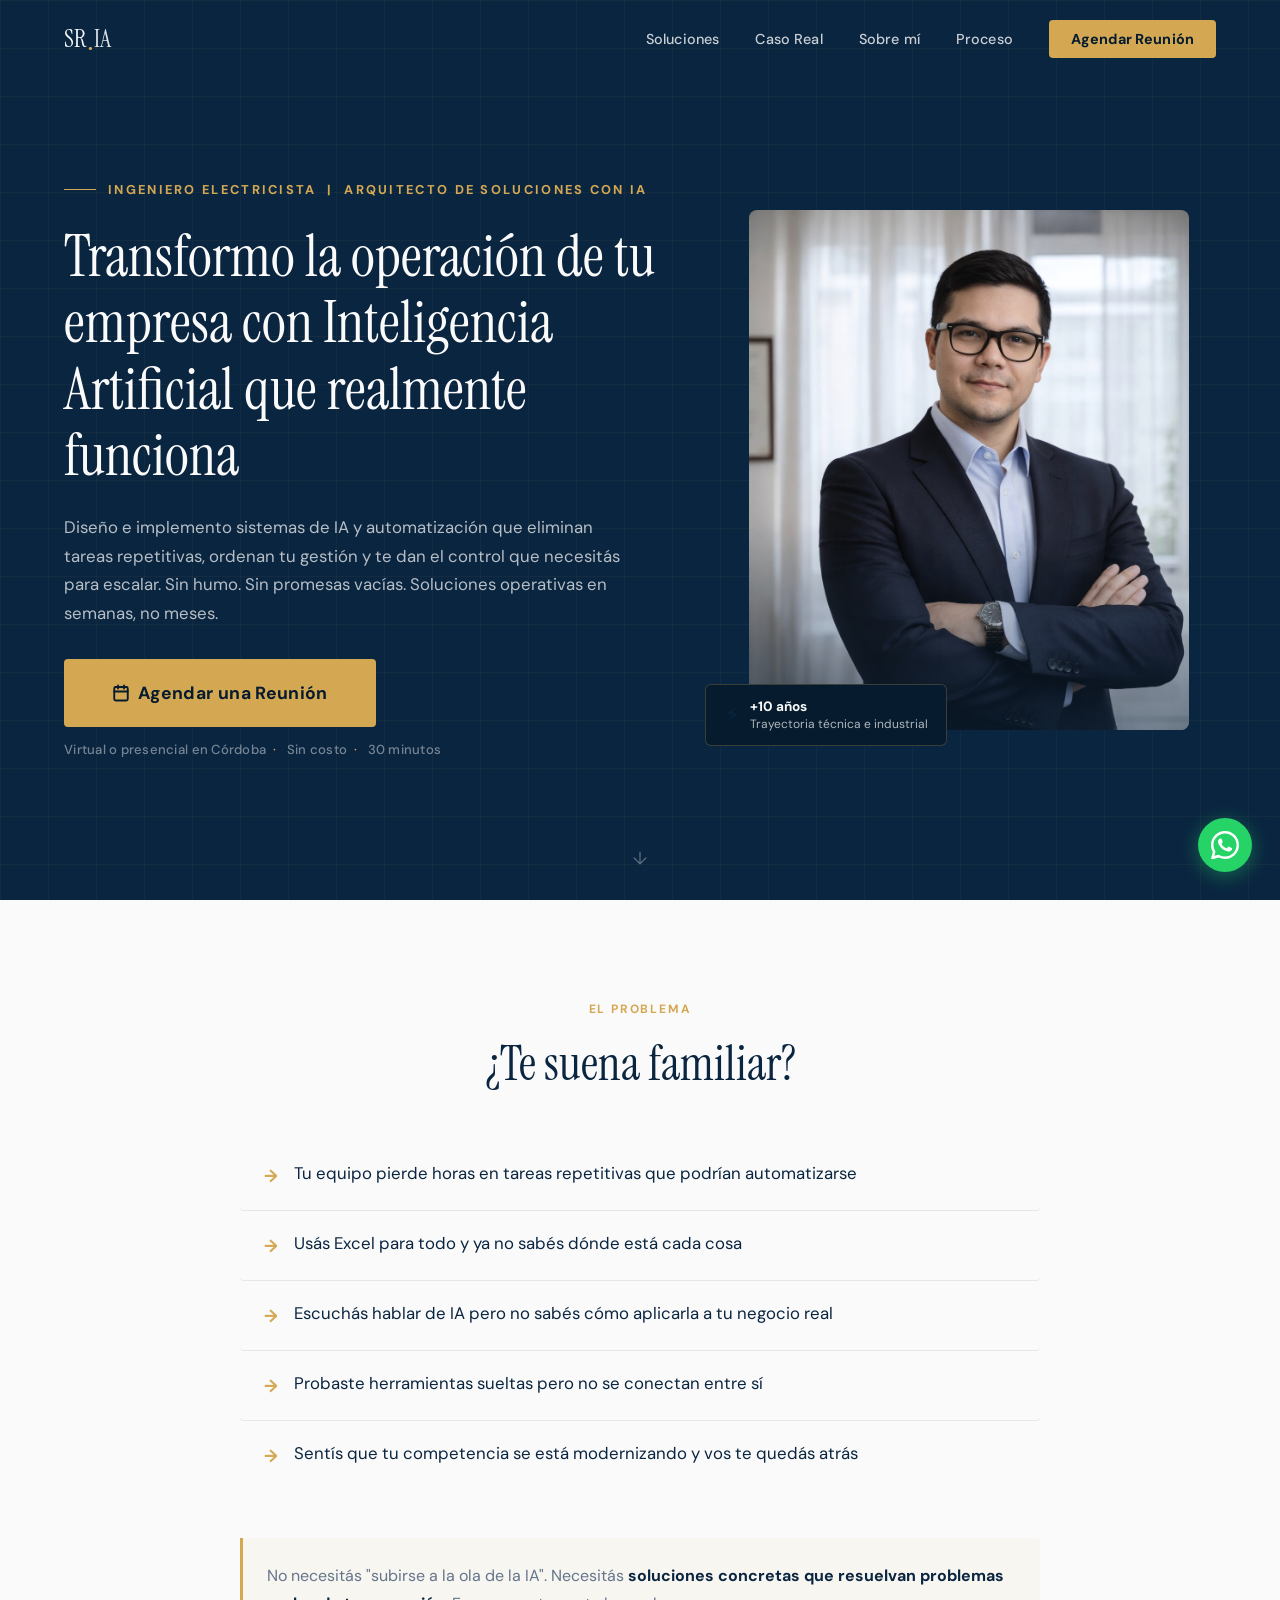
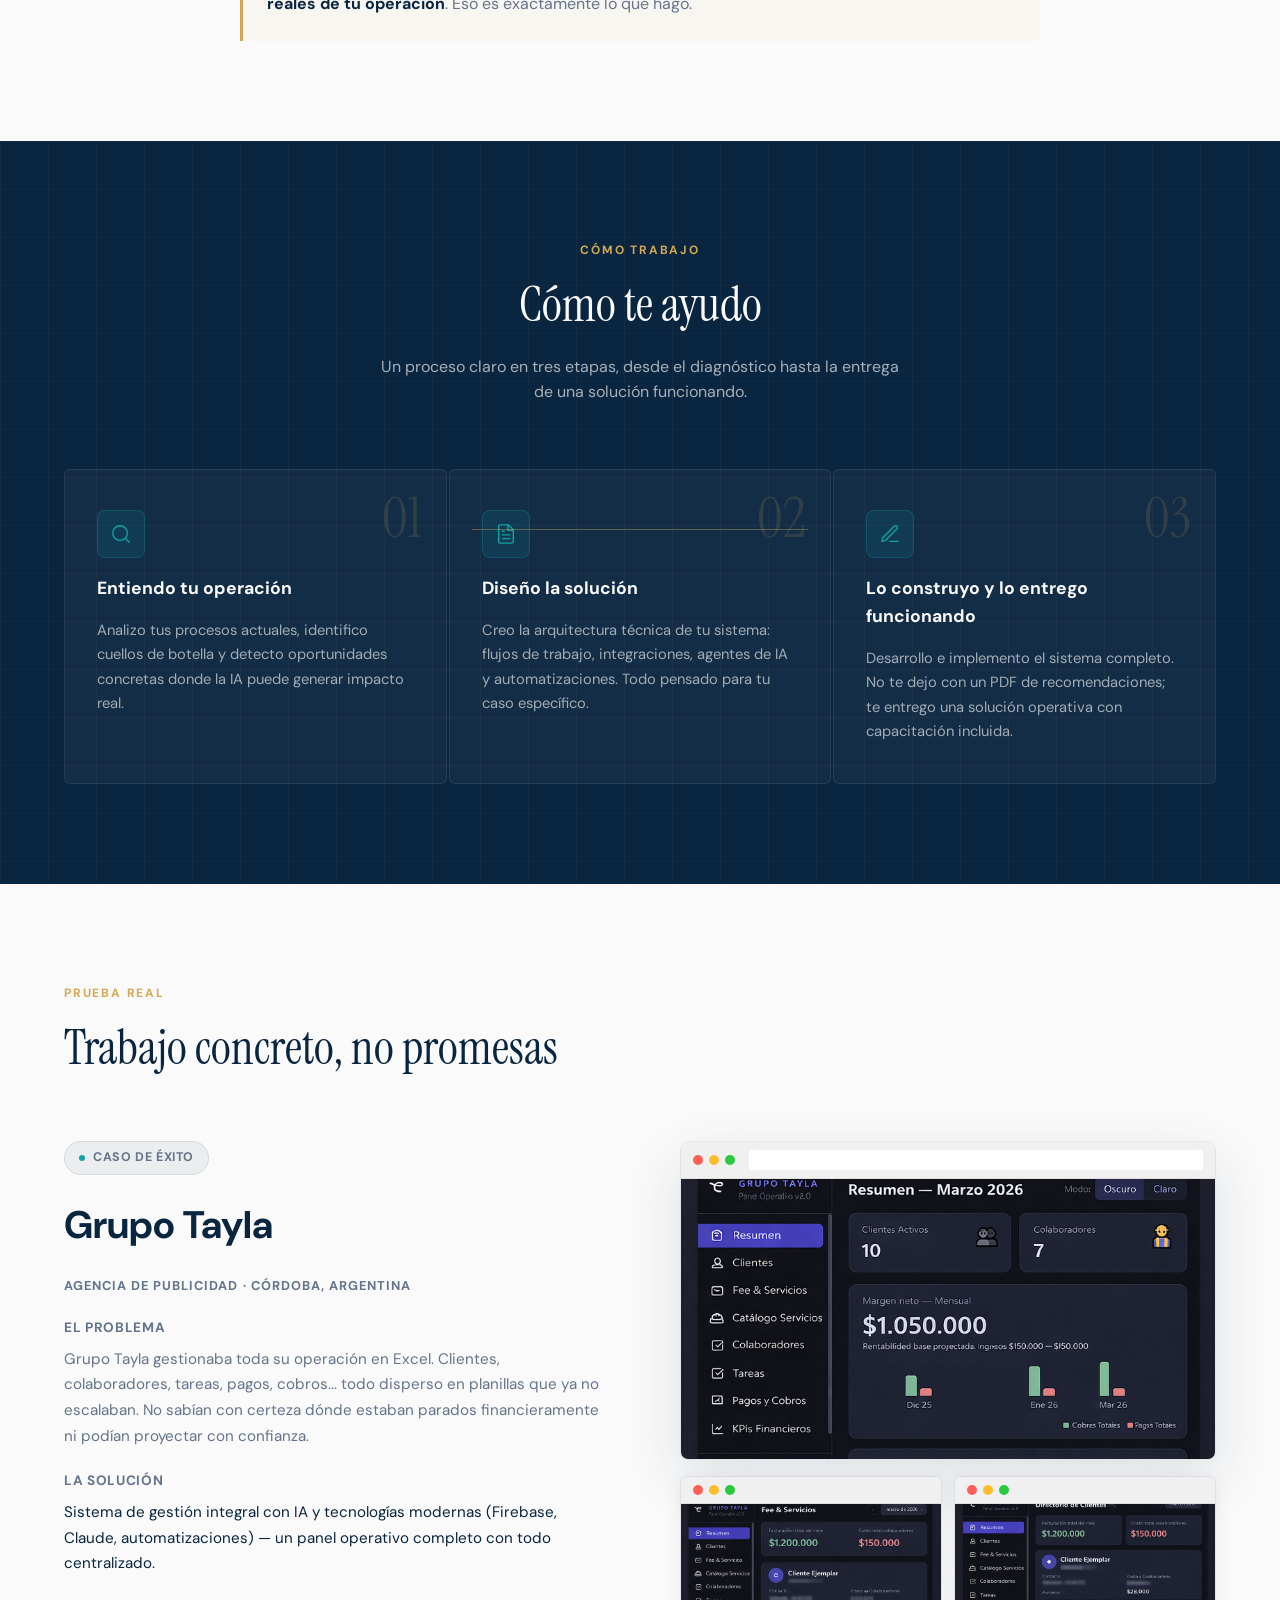
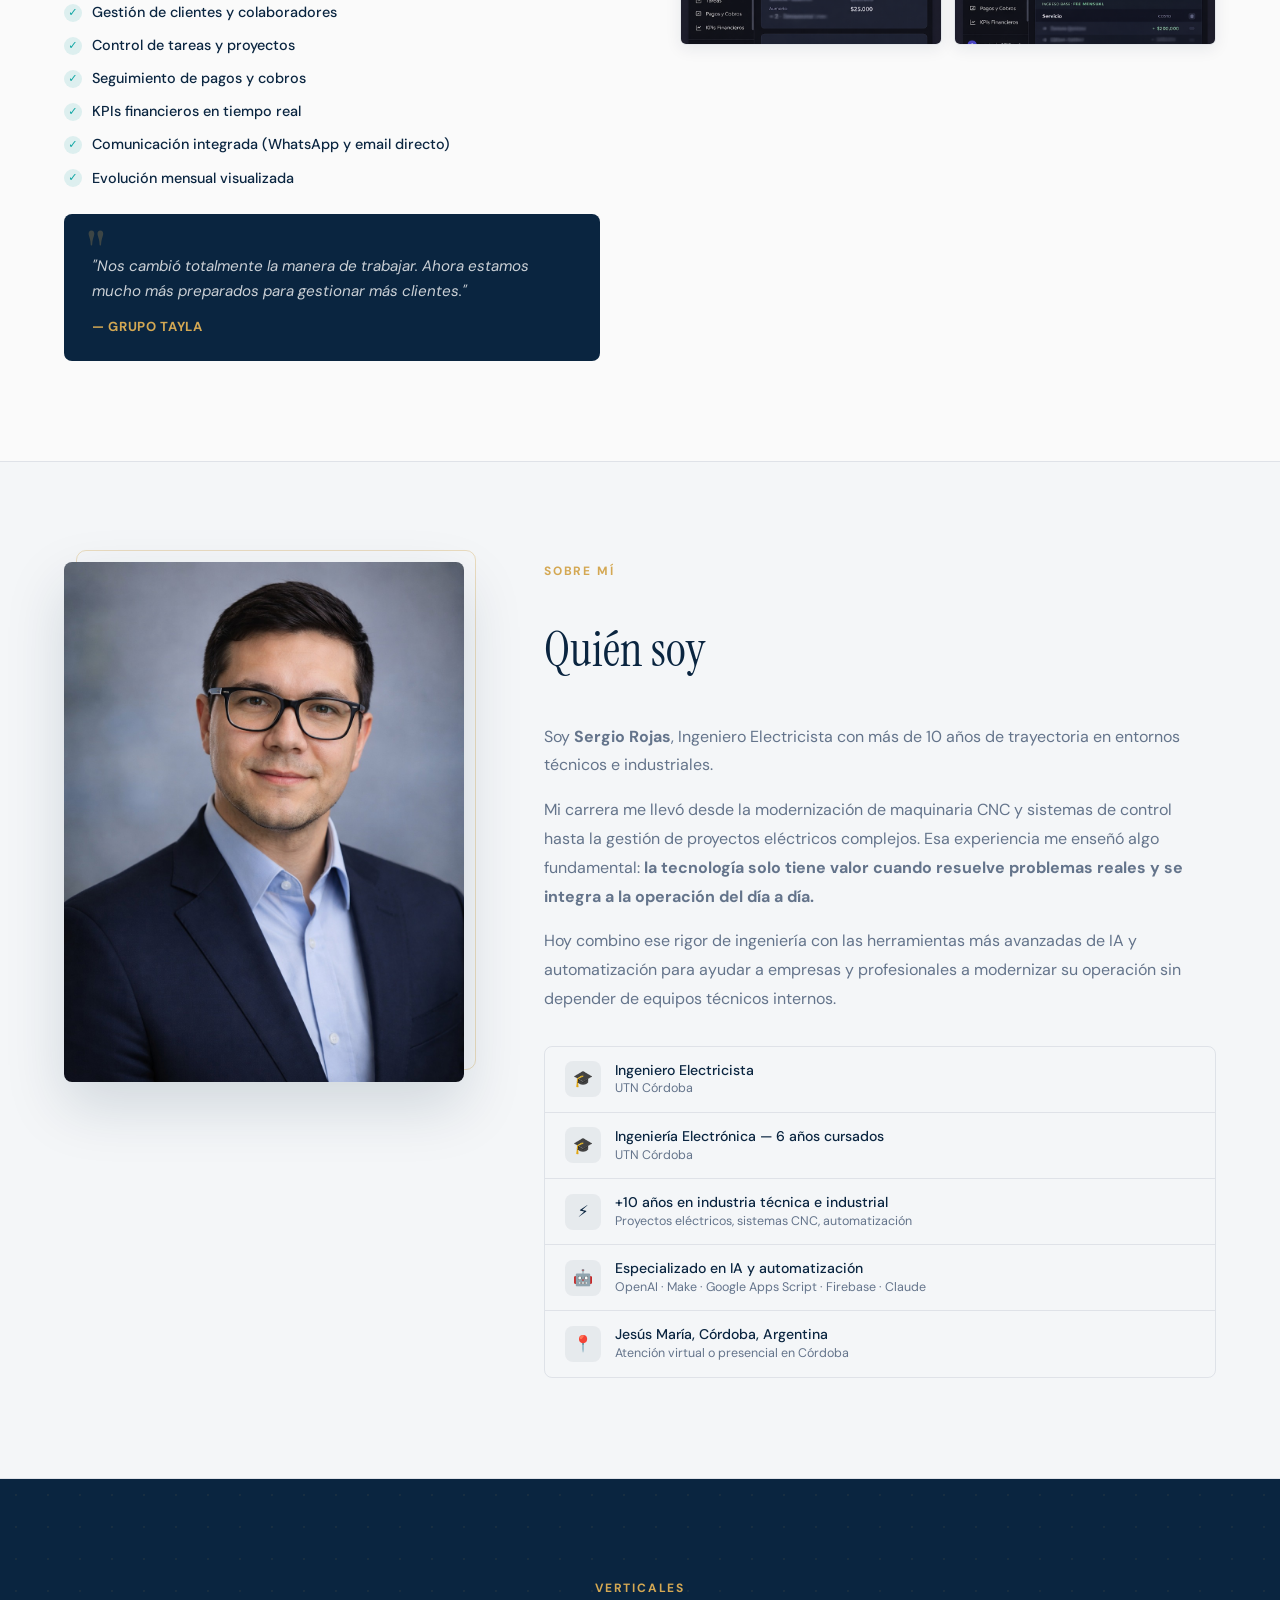
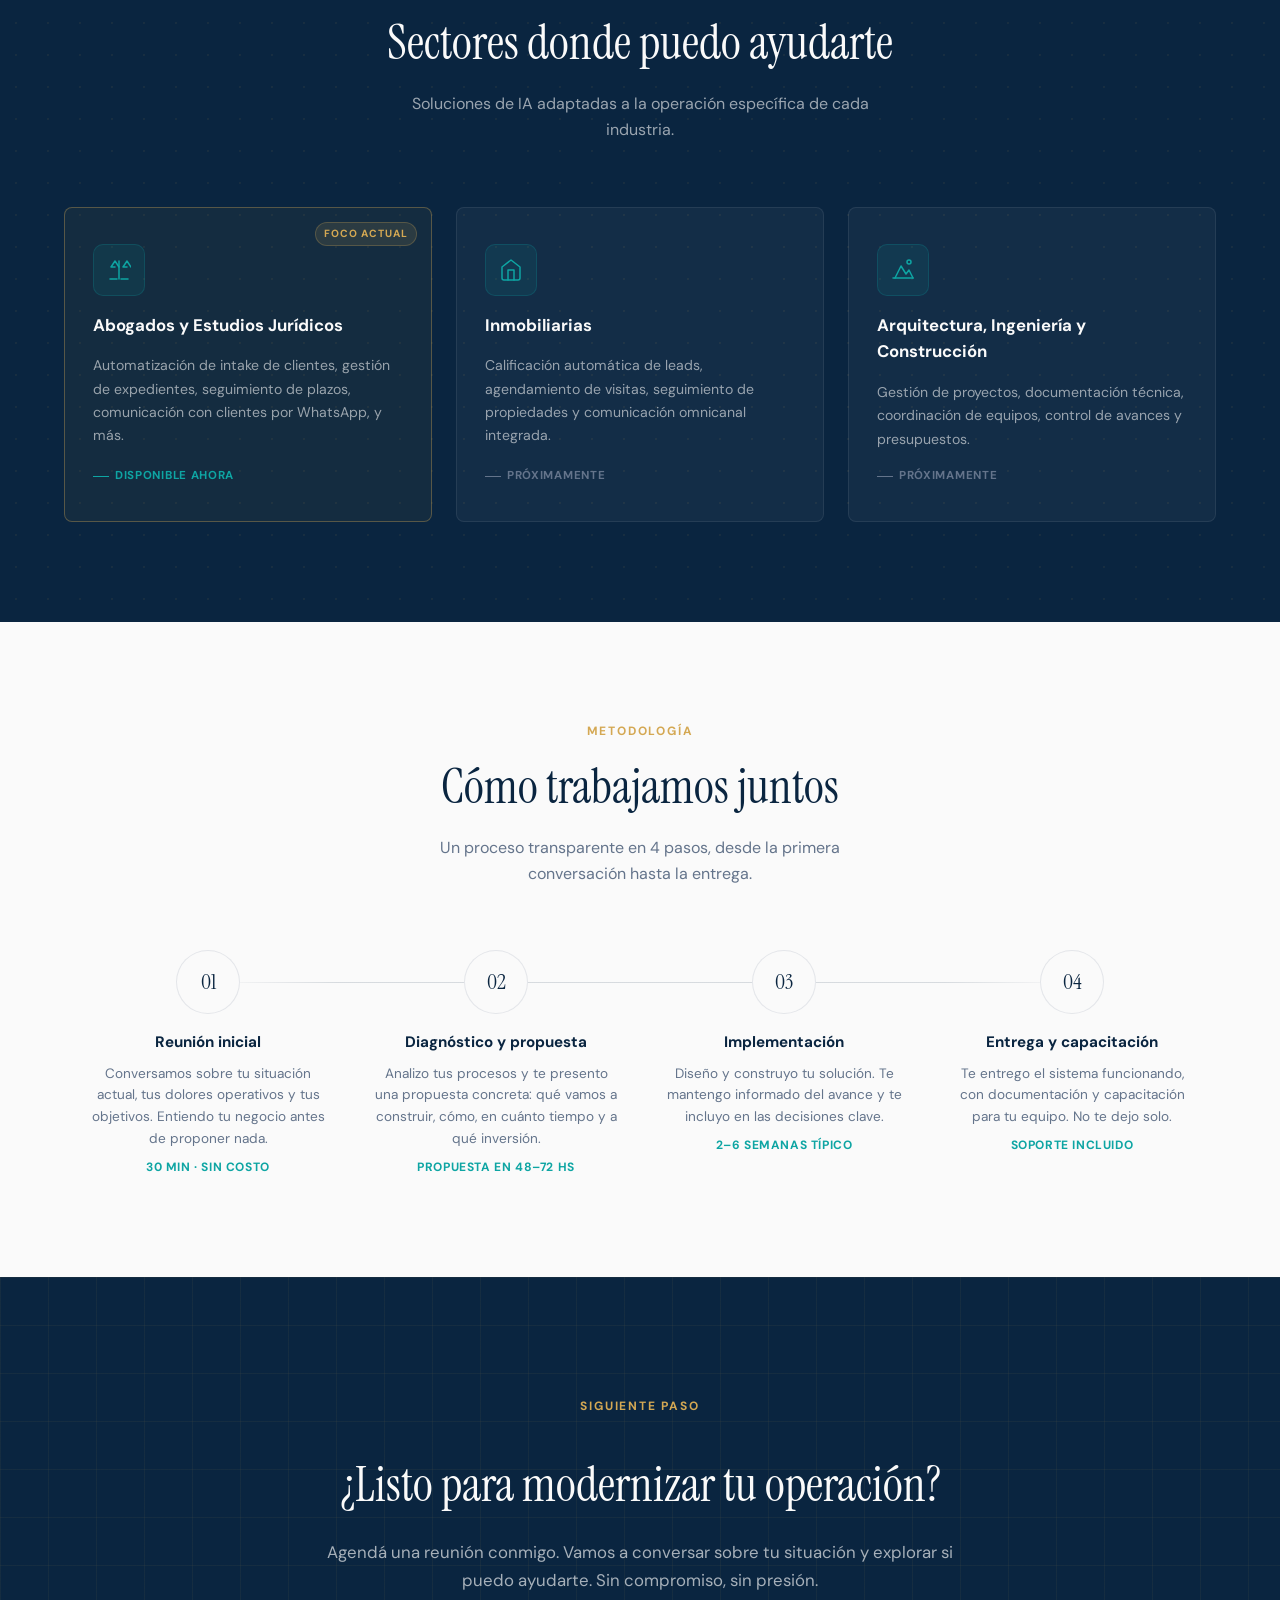
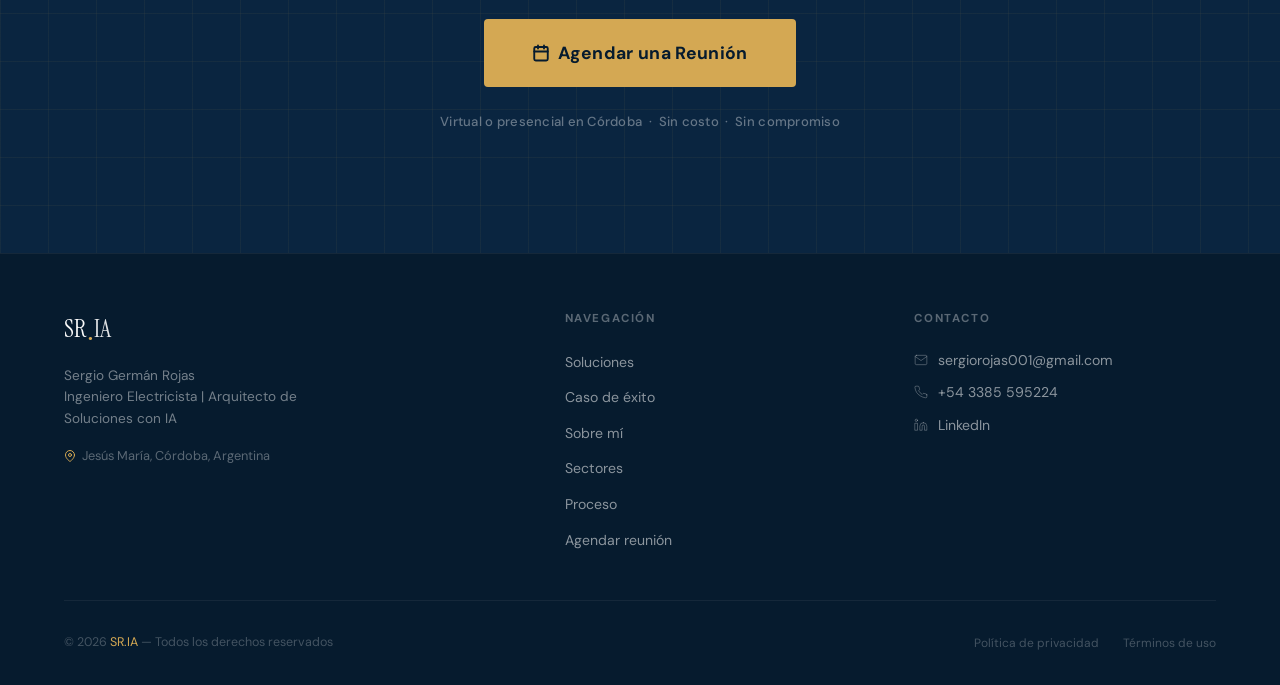
==== index.html @ a231a011 "Launch SR.IA landing page Landing page profesional de Sergio Rojas — soluciones con IA para PYMEs.  " ====
<!DOCTYPE html>
<html lang="es">
<head>
  <meta charset="UTF-8" />
  <meta name="viewport" content="width=device-width, initial-scale=1.0" />

  <!-- SEO -->
  <title>SR.IA | Sergio Rojas — Soluciones con Inteligencia Artificial para Empresas</title>
  <meta name="description" content="Ingeniero especializado en implementar IA y automatización para empresas y profesionales. Sistemas operativos en semanas, no meses. Agendá una reunión." />
  <meta name="robots" content="index, follow" />

  <!-- Open Graph -->
  <meta property="og:title" content="SR.IA | Sergio Rojas — Soluciones con IA para Empresas" />
  <meta property="og:description" content="Diseño e implemento sistemas de IA y automatización que eliminan tareas repetitivas y ordenan tu gestión. Soluciones operativas, no promesas." />
  <meta property="og:type" content="website" />
  <meta property="og:locale" content="es_AR" />

  <!-- Fonts -->
  <link rel="preconnect" href="https://fonts.googleapis.com" />
  <link rel="preconnect" href="https://fonts.gstatic.com" crossorigin />
  <link href="https://fonts.googleapis.com/css2?family=Instrument+Serif:ital@0;1&family=DM+Sans:wght@300;400;500;700&display=swap" rel="stylesheet" />

  <link rel="stylesheet" href="styles.css" />

  <!-- Favicon placeholder -->
  <link rel="icon" href="data:image/svg+xml,<svg xmlns='http://www.w3.org/2000/svg' viewBox='0 0 32 32'><rect width='32' height='32' fill='%230A2540'/><text x='4' y='24' font-family='serif' font-size='20' fill='%23D4A853'>S</text><circle cx='16' cy='22' r='2' fill='%23D4A853'/><text x='18' y='24' font-family='serif' font-size='14' fill='%23FAFAFA'>IA</text></svg>" />
</head>
<body>

  <!-- ============================================
       NAVIGATION
  ============================================ -->
  <nav class="navbar" role="navigation" aria-label="Navegación principal">
    <div class="container">
      <a href="#inicio" class="logo" aria-label="SR.IA - Inicio">
        <span class="logo-sr">SR</span><span class="logo-dot">.</span><span class="logo-ia">IA</span>
      </a>

      <ul class="nav-links" role="list">
        <li><a href="#solucion">Soluciones</a></li>
        <li><a href="#caso">Caso Real</a></li>
        <li><a href="#sobre-mi">Sobre mí</a></li>
        <li><a href="#proceso">Proceso</a></li>
        <li>
          <a href="#agendar" class="nav-cta">Agendar Reunión</a>
        </li>
      </ul>

      <button class="hamburger" aria-label="Abrir menú" aria-expanded="false">
        <span></span>
        <span></span>
        <span></span>
      </button>
    </div>
  </nav>

  <!-- Mobile Menu -->
  <div class="mobile-menu" role="dialog" aria-label="Menú móvil">
    <a href="#solucion">Soluciones</a>
    <a href="#caso">Caso Real</a>
    <a href="#sobre-mi">Sobre mí</a>
    <a href="#proceso">Proceso</a>
    <a href="#agendar" class="btn btn-primary">Agendar Reunión</a>
  </div>


  <!-- ============================================
       SECCIÓN 1: HERO
  ============================================ -->
  <section class="hero" id="inicio">
    <div class="container">
      <div class="hero-container">

        <!-- Content -->
        <div class="hero-content">
          <p class="hero-preheadline">
            Ingeniero Electricista &nbsp;|&nbsp; Arquitecto de Soluciones con IA
          </p>

          <h1 class="hero-h1">
            Transformo la operación de tu empresa con Inteligencia Artificial que realmente funciona
          </h1>

          <p class="hero-subheadline">
            Diseño e implemento sistemas de IA y automatización que eliminan tareas repetitivas, ordenan tu gestión y te dan el control que necesitás para escalar. Sin humo. Sin promesas vacías. Soluciones operativas en semanas, no meses.
          </p>

          <div class="hero-cta-group">
            <div>
              <a href="#agendar" class="btn btn-primary btn-lg">
                <svg width="18" height="18" viewBox="0 0 24 24" fill="none" stroke="currentColor" stroke-width="2.5" stroke-linecap="round" stroke-linejoin="round" aria-hidden="true">
                  <rect x="3" y="4" width="18" height="18" rx="2" ry="2"/>
                  <line x1="16" y1="2" x2="16" y2="6"/>
                  <line x1="8" y1="2" x2="8" y2="6"/>
                  <line x1="3" y1="10" x2="21" y2="10"/>
                </svg>
                Agendar una Reunión
              </a>
            </div>
            <p class="hero-microcopy">
              <span>Virtual o presencial en Córdoba</span>
              <span>Sin costo</span>
              <span>30 minutos</span>
            </p>
          </div>
        </div>

        <!-- Image -->
        <div class="hero-image-wrapper">
          <div class="hero-image-frame">
            <img
              src="images/ingeniero_trabajando.jpeg"
              alt="Sergio Rojas, Ingeniero Electricista especializado en IA"
              loading="eager"
            />
          </div>

          <div class="hero-badge">
            <span class="hero-badge-icon">⚡</span>
            <div class="hero-badge-text">
              <strong>+10 años</strong>
              Trayectoria técnica e industrial
            </div>
          </div>
        </div>

      </div>
    </div>

    <!-- Scroll indicator -->
    <div class="scroll-indicator" aria-hidden="true">
      <svg viewBox="0 0 24 24" fill="none" stroke-width="1.5" stroke-linecap="round" stroke-linejoin="round">
        <path d="M12 5v14M5 12l7 7 7-7"/>
      </svg>
    </div>
  </section>


  <!-- ============================================
       SECCIÓN 2: PROBLEMA
  ============================================ -->
  <section class="problema" id="problema">
    <div class="container">
      <div class="problema-inner">
        <span class="section-label fade-in">El problema</span>
        <h2 class="section-title fade-in fade-in-delay-1">¿Te suena familiar?</h2>

        <div class="problema-grid" role="list">
          <div class="pain-item fade-in fade-in-delay-1" role="listitem">
            <span class="pain-arrow" aria-hidden="true">→</span>
            <p class="pain-text">Tu equipo pierde horas en tareas repetitivas que podrían automatizarse</p>
          </div>
          <div class="pain-item fade-in fade-in-delay-2" role="listitem">
            <span class="pain-arrow" aria-hidden="true">→</span>
            <p class="pain-text">Usás Excel para todo y ya no sabés dónde está cada cosa</p>
          </div>
          <div class="pain-item fade-in fade-in-delay-3" role="listitem">
            <span class="pain-arrow" aria-hidden="true">→</span>
            <p class="pain-text">Escuchás hablar de IA pero no sabés cómo aplicarla a tu negocio real</p>
          </div>
          <div class="pain-item fade-in fade-in-delay-4" role="listitem">
            <span class="pain-arrow" aria-hidden="true">→</span>
            <p class="pain-text">Probaste herramientas sueltas pero no se conectan entre sí</p>
          </div>
          <div class="pain-item fade-in" role="listitem">
            <span class="pain-arrow" aria-hidden="true">→</span>
            <p class="pain-text">Sentís que tu competencia se está modernizando y vos te quedás atrás</p>
          </div>
        </div>

        <blockquote class="problema-close fade-in">
          No necesitás "subirse a la ola de la IA". Necesitás <strong>soluciones concretas que resuelvan problemas reales de tu operación</strong>. Eso es exactamente lo que hago.
        </blockquote>
      </div>
    </div>
  </section>


  <!-- ============================================
       SECCIÓN 3: SOLUCIÓN
  ============================================ -->
  <section class="solucion" id="solucion">
    <div class="container">
      <div class="solucion-header fade-in">
        <span class="section-label">Cómo trabajo</span>
        <h2 class="section-title light">Cómo te ayudo</h2>
        <p>Un proceso claro en tres etapas, desde el diagnóstico hasta la entrega de una solución funcionando.</p>
      </div>

      <div class="pilares-grid">

        <!-- Pilar 1 -->
        <div class="pilar-card fade-in fade-in-delay-1">
          <span class="pilar-number" aria-hidden="true">01</span>
          <div class="pilar-icon" aria-hidden="true">
            <!-- Lupa / Diagnóstico -->
            <svg viewBox="0 0 24 24" stroke-width="1.5" stroke-linecap="round" stroke-linejoin="round">
              <circle cx="11" cy="11" r="8"/>
              <path d="m21 21-4.35-4.35"/>
            </svg>
          </div>
          <h3 class="pilar-title">Entiendo tu operación</h3>
          <p class="pilar-text">Analizo tus procesos actuales, identifico cuellos de botella y detecto oportunidades concretas donde la IA puede generar impacto real.</p>
        </div>

        <!-- Pilar 2 -->
        <div class="pilar-card fade-in fade-in-delay-2">
          <span class="pilar-number" aria-hidden="true">02</span>
          <div class="pilar-icon" aria-hidden="true">
            <!-- Blueprint / Diseño -->
            <svg viewBox="0 0 24 24" stroke-width="1.5" stroke-linecap="round" stroke-linejoin="round">
              <path d="M14.5 2H6a2 2 0 0 0-2 2v16a2 2 0 0 0 2 2h12a2 2 0 0 0 2-2V7.5L14.5 2z"/>
              <polyline points="14 2 14 8 20 8"/>
              <line x1="16" y1="13" x2="8" y2="13"/>
              <line x1="16" y1="17" x2="8" y2="17"/>
              <line x1="10" y1="9" x2="8" y2="9"/>
            </svg>
          </div>
          <h3 class="pilar-title">Diseño la solución</h3>
          <p class="pilar-text">Creo la arquitectura técnica de tu sistema: flujos de trabajo, integraciones, agentes de IA y automatizaciones. Todo pensado para tu caso específico.</p>
        </div>

        <!-- Pilar 3 -->
        <div class="pilar-card fade-in fade-in-delay-3">
          <span class="pilar-number" aria-hidden="true">03</span>
          <div class="pilar-icon" aria-hidden="true">
            <!-- Engranaje / Implementación -->
            <svg viewBox="0 0 24 24" stroke-width="1.5" stroke-linecap="round" stroke-linejoin="round">
              <path d="M12 20h9"/>
              <path d="M16.5 3.5a2.121 2.121 0 0 1 3 3L7 19l-4 1 1-4L16.5 3.5z"/>
            </svg>
          </div>
          <h3 class="pilar-title">Lo construyo y lo entrego funcionando</h3>
          <p class="pilar-text">Desarrollo e implemento el sistema completo. No te dejo con un PDF de recomendaciones; te entrego una solución operativa con capacitación incluida.</p>
        </div>

      </div>
    </div>
  </section>


  <!-- ============================================
       SECCIÓN 4: CASO DE ÉXITO
  ============================================ -->
  <section class="caso" id="caso">
    <div class="container">
      <div class="caso-header fade-in">
        <span class="section-label">Prueba real</span>
        <h2 class="section-title">Trabajo concreto, no promesas</h2>
      </div>

      <div class="caso-inner">

        <!-- Text -->
        <div class="caso-text">
          <span class="caso-badge">Caso de éxito</span>
          <h3 class="caso-title">Grupo Tayla</h3>
          <p style="font-size:0.8rem;font-weight:700;color:var(--support);letter-spacing:0.08em;text-transform:uppercase;">
            Agencia de publicidad · Córdoba, Argentina
          </p>

          <div>
            <p style="font-size:0.85rem;font-weight:700;color:var(--support);letter-spacing:0.05em;text-transform:uppercase;margin-bottom:8px;">El problema</p>
            <p class="caso-problem">
              Grupo Tayla gestionaba toda su operación en Excel. Clientes, colaboradores, tareas, pagos, cobros... todo disperso en planillas que ya no escalaban. No sabían con certeza dónde estaban parados financieramente ni podían proyectar con confianza.
            </p>
          </div>

          <div>
            <p style="font-size:0.85rem;font-weight:700;color:var(--support);letter-spacing:0.05em;text-transform:uppercase;margin-bottom:8px;">La solución</p>
            <p class="caso-solution-text">
              Sistema de gestión integral con IA y tecnologías modernas (Firebase, Claude, automatizaciones) — un panel operativo completo con todo centralizado.
            </p>
          </div>

          <div class="caso-features" role="list">
            <div class="feature-item" role="listitem">
              <span class="feature-check" aria-hidden="true">✓</span>
              Gestión de clientes y colaboradores
            </div>
            <div class="feature-item" role="listitem">
              <span class="feature-check" aria-hidden="true">✓</span>
              Control de tareas y proyectos
            </div>
            <div class="feature-item" role="listitem">
              <span class="feature-check" aria-hidden="true">✓</span>
              Seguimiento de pagos y cobros
            </div>
            <div class="feature-item" role="listitem">
              <span class="feature-check" aria-hidden="true">✓</span>
              KPIs financieros en tiempo real
            </div>
            <div class="feature-item" role="listitem">
              <span class="feature-check" aria-hidden="true">✓</span>
              Comunicación integrada (WhatsApp y email directo)
            </div>
            <div class="feature-item" role="listitem">
              <span class="feature-check" aria-hidden="true">✓</span>
              Evolución mensual visualizada
            </div>
          </div>

          <figure class="caso-testimonial">
            <blockquote>
              <p>
                "Nos cambió totalmente la manera de trabajar. Ahora estamos mucho más preparados para gestionar más clientes."
              </p>
            </blockquote>
            <figcaption>
              <cite>— Grupo Tayla</cite>
            </figcaption>
          </figure>
        </div>

        <!-- Screenshots -->
        <div class="caso-screenshots fade-in fade-in-delay-2">

          <!-- Main screenshot -->
          <div class="screenshot-main">
            <div class="browser-bar" aria-hidden="true">
              <div class="browser-dot"></div>
              <div class="browser-dot"></div>
              <div class="browser-dot"></div>
              <div class="browser-bar-url"></div>
            </div>
            <!--
              Reemplazar src con la captura real del panel de Resumen de Grupo Tayla.
              Nombre sugerido: screenshot_resumen.png (o .webp para mejor rendimiento)
            -->
            <img
              class="screenshot-img"
              src="images/screenshot_resumen.png"
              alt="Panel de gestión de Grupo Tayla — Resumen de KPIs y evolución mensual"
              loading="lazy"
              onerror="this.style.display='none'; this.nextElementSibling.style.display='flex';"
            />
            <div class="screenshot-placeholder" style="display:none;">
              <svg viewBox="0 0 24 24" stroke-width="1.5" stroke-linecap="round" stroke-linejoin="round">
                <rect x="3" y="3" width="18" height="18" rx="2"/>
                <circle cx="8.5" cy="8.5" r="1.5"/>
                <polyline points="21 15 16 10 5 21"/>
              </svg>
              <span>Panel de Resumen — Grupo Tayla<br/>(reemplazar con screenshot_resumen.png)</span>
            </div>
          </div>

          <!-- Thumbnail screenshots -->
          <div class="screenshot-thumbnails">
            <div class="screenshot-thumb" role="button" tabindex="0" aria-label="Ver captura de Tarifas y servicios">
              <div class="browser-bar" aria-hidden="true">
                <div class="browser-dot"></div>
                <div class="browser-dot"></div>
                <div class="browser-dot"></div>
              </div>
              <!--
                Reemplazar con: screenshot_tarifas.png
              -->
              <img
                class="screenshot-img"
                src="images/screenshot_tarifas.png"
                alt="Panel de Grupo Tayla — Tarifa y servicios"
                loading="lazy"
                onerror="this.style.display='none'; this.nextElementSibling.style.display='flex';"
              />
              <div class="screenshot-placeholder" style="display:none;">
                <svg viewBox="0 0 24 24" stroke-width="1.5" stroke-linecap="round" stroke-linejoin="round">
                  <line x1="12" y1="1" x2="12" y2="23"/>
                  <path d="M17 5H9.5a3.5 3.5 0 0 0 0 7h5a3.5 3.5 0 0 1 0 7H6"/>
                </svg>
                <span>Tarifas y servicios<br/>(screenshot_tarifas.png)</span>
              </div>
            </div>

            <div class="screenshot-thumb" role="button" tabindex="0" aria-label="Ver captura de Pagos y cobros">
              <div class="browser-bar" aria-hidden="true">
                <div class="browser-dot"></div>
                <div class="browser-dot"></div>
                <div class="browser-dot"></div>
              </div>
              <!--
                Reemplazar con: screenshot_pagos.png
              -->
              <img
                class="screenshot-img"
                src="images/screenshot_pagos.png"
                alt="Panel de Grupo Tayla — Pagos y cobros"
                loading="lazy"
                onerror="this.style.display='none'; this.nextElementSibling.style.display='flex';"
              />
              <div class="screenshot-placeholder" style="display:none;">
                <svg viewBox="0 0 24 24" stroke-width="1.5" stroke-linecap="round" stroke-linejoin="round">
                  <rect x="1" y="4" width="22" height="16" rx="2" ry="2"/>
                  <line x1="1" y1="10" x2="23" y2="10"/>
                </svg>
                <span>Pagos y cobros<br/>(screenshot_pagos.png)</span>
              </div>
            </div>
          </div>
        </div>

      </div>
    </div>
  </section>


  <!-- ============================================
       SECCIÓN 5: SOBRE MÍ
  ============================================ -->
  <section class="sobre-mi" id="sobre-mi">
    <div class="container">
      <div class="sobre-inner">

        <!-- Image -->
        <div class="sobre-image-wrapper fade-in">
          <div class="sobre-image-frame">
            <!--
            -->
            <img
              src="images/retrato.jpeg"
              alt="Sergio Rojas — Ingeniero Electricista y especialista en IA"
              loading="lazy"
            />
          </div>
          <div class="sobre-image-accent" aria-hidden="true"></div>
        </div>

        <!-- Content -->
        <div class="sobre-content">
          <span class="section-label fade-in">Sobre mí</span>
          <h2 class="section-title fade-in fade-in-delay-1">Quién soy</h2>

          <div class="sobre-bio fade-in fade-in-delay-2">
            <p>
              Soy <strong>Sergio Rojas</strong>, Ingeniero Electricista con más de 10 años de trayectoria en entornos técnicos e industriales.
            </p>
            <p>
              Mi carrera me llevó desde la modernización de maquinaria CNC y sistemas de control hasta la gestión de proyectos eléctricos complejos. Esa experiencia me enseñó algo fundamental: <strong>la tecnología solo tiene valor cuando resuelve problemas reales y se integra a la operación del día a día.</strong>
            </p>
            <p>
              Hoy combino ese rigor de ingeniería con las herramientas más avanzadas de IA y automatización para ayudar a empresas y profesionales a modernizar su operación sin depender de equipos técnicos internos.
            </p>
          </div>

          <div class="credenciales fade-in fade-in-delay-3" role="list">
            <div class="credencial-item" role="listitem">
              <div class="credencial-icon" aria-hidden="true">🎓</div>
              <div class="credencial-text">
                Ingeniero Electricista
                <span>UTN Córdoba</span>
              </div>
            </div>
            <div class="credencial-item" role="listitem">
              <div class="credencial-icon" aria-hidden="true">🎓</div>
              <div class="credencial-text">
                Ingeniería Electrónica — 6 años cursados
                <span>UTN Córdoba</span>
              </div>
            </div>
            <div class="credencial-item" role="listitem">
              <div class="credencial-icon" aria-hidden="true">⚡</div>
              <div class="credencial-text">
                +10 años en industria técnica e industrial
                <span>Proyectos eléctricos, sistemas CNC, automatización</span>
              </div>
            </div>
            <div class="credencial-item" role="listitem">
              <div class="credencial-icon" aria-hidden="true">🤖</div>
              <div class="credencial-text">
                Especializado en IA y automatización
                <span>OpenAI · Make · Google Apps Script · Firebase · Claude</span>
              </div>
            </div>
            <div class="credencial-item" role="listitem">
              <div class="credencial-icon" aria-hidden="true">📍</div>
              <div class="credencial-text">
                Jesús María, Córdoba, Argentina
                <span>Atención virtual o presencial en Córdoba</span>
              </div>
            </div>
          </div>
        </div>

      </div>
    </div>
  </section>


  <!-- ============================================
       SECCIÓN 6: SECTORES
  ============================================ -->
  <section class="sectores" id="sectores">
    <div class="container">
      <div class="sectores-header fade-in">
        <span class="section-label">Verticales</span>
        <h2 class="section-title light">Sectores donde puedo ayudarte</h2>
        <p>Soluciones de IA adaptadas a la operación específica de cada industria.</p>
      </div>

      <div class="sectores-grid">

        <!-- Tarjeta 1: Estudios jurídicos (featured) -->
        <div class="sector-card featured fade-in fade-in-delay-1">
          <div class="sector-icon" aria-hidden="true">
            <!-- Balanza -->
            <svg viewBox="0 0 24 24" stroke-width="1.5" stroke-linecap="round" stroke-linejoin="round">
              <path d="M12 3v18"/>
              <path d="m4 9 4-6 4 6M8 9H4M20 9h-4m0 0 4-6 4 6"/>
              <path d="M3 21h7M14 21h7"/>
            </svg>
          </div>
          <h3 class="sector-title">Abogados y Estudios Jurídicos</h3>
          <p class="sector-text">
            Automatización de intake de clientes, gestión de expedientes, seguimiento de plazos, comunicación con clientes por WhatsApp, y más.
          </p>
          <span class="sector-tag active">Disponible ahora</span>
        </div>

        <!-- Tarjeta 2: Inmobiliarias -->
        <div class="sector-card fade-in fade-in-delay-2">
          <div class="sector-icon" aria-hidden="true">
            <!-- Casa -->
            <svg viewBox="0 0 24 24" stroke-width="1.5" stroke-linecap="round" stroke-linejoin="round">
              <path d="m3 9 9-7 9 7v11a2 2 0 0 1-2 2H5a2 2 0 0 1-2-2z"/>
              <polyline points="9 22 9 12 15 12 15 22"/>
            </svg>
          </div>
          <h3 class="sector-title">Inmobiliarias</h3>
          <p class="sector-text">
            Calificación automática de leads, agendamiento de visitas, seguimiento de propiedades y comunicación omnicanal integrada.
          </p>
          <span class="sector-tag">Próximamente</span>
        </div>

        <!-- Tarjeta 3: Estudios técnicos -->
        <div class="sector-card fade-in fade-in-delay-3">
          <div class="sector-icon" aria-hidden="true">
            <!-- Plano / escuadra -->
            <svg viewBox="0 0 24 24" stroke-width="1.5" stroke-linecap="round" stroke-linejoin="round">
              <path d="M2 20h20"/>
              <path d="m4 20 6-12 5 8 3-4 4 8"/>
              <circle cx="18" cy="4" r="2"/>
            </svg>
          </div>
          <h3 class="sector-title">Arquitectura, Ingeniería y Construcción</h3>
          <p class="sector-text">
            Gestión de proyectos, documentación técnica, coordinación de equipos, control de avances y presupuestos.
          </p>
          <span class="sector-tag">Próximamente</span>
        </div>

      </div>
    </div>
  </section>


  <!-- ============================================
       SECCIÓN 7: PROCESO
  ============================================ -->
  <section class="proceso" id="proceso">
    <div class="container">
      <div class="proceso-header fade-in">
        <span class="section-label">Metodología</span>
        <h2 class="section-title">Cómo trabajamos juntos</h2>
        <p>Un proceso transparente en 4 pasos, desde la primera conversación hasta la entrega.</p>
      </div>

      <div class="proceso-steps">

        <div class="step fade-in fade-in-delay-1">
          <div class="step-number-wrapper" aria-hidden="true">
            <span class="step-number">01</span>
          </div>
          <div class="step-content">
            <h3 class="step-title">Reunión inicial</h3>
            <p class="step-text">
              Conversamos sobre tu situación actual, tus dolores operativos y tus objetivos. Entiendo tu negocio antes de proponer nada.
            </p>
            <span class="step-meta">30 min · Sin costo</span>
          </div>
        </div>

        <div class="step fade-in fade-in-delay-2">
          <div class="step-number-wrapper" aria-hidden="true">
            <span class="step-number">02</span>
          </div>
          <div class="step-content">
            <h3 class="step-title">Diagnóstico y propuesta</h3>
            <p class="step-text">
              Analizo tus procesos y te presento una propuesta concreta: qué vamos a construir, cómo, en cuánto tiempo y a qué inversión.
            </p>
            <span class="step-meta">Propuesta en 48–72 hs</span>
          </div>
        </div>

        <div class="step fade-in fade-in-delay-3">
          <div class="step-number-wrapper" aria-hidden="true">
            <span class="step-number">03</span>
          </div>
          <div class="step-content">
            <h3 class="step-title">Implementación</h3>
            <p class="step-text">
              Diseño y construyo tu solución. Te mantengo informado del avance y te incluyo en las decisiones clave.
            </p>
            <span class="step-meta">2–6 semanas típico</span>
          </div>
        </div>

        <div class="step fade-in fade-in-delay-4">
          <div class="step-number-wrapper" aria-hidden="true">
            <span class="step-number">04</span>
          </div>
          <div class="step-content">
            <h3 class="step-title">Entrega y capacitación</h3>
            <p class="step-text">
              Te entrego el sistema funcionando, con documentación y capacitación para tu equipo. No te dejo solo.
            </p>
            <span class="step-meta">Soporte incluido</span>
          </div>
        </div>

      </div>
    </div>
  </section>


  <!-- ============================================
       SECCIÓN 8: CTA FINAL
  ============================================ -->
  <section class="cta-final" id="agendar">
    <div class="container">
      <div class="cta-final-inner">
        <span class="section-label fade-in">Siguiente paso</span>
        <h2 class="fade-in fade-in-delay-1">¿Listo para modernizar tu operación?</h2>
        <p class="fade-in fade-in-delay-2">
          Agendá una reunión conmigo. Vamos a conversar sobre tu situación y explorar si puedo ayudarte. Sin compromiso, sin presión.
        </p>
        <div class="fade-in fade-in-delay-3">
          <a
            href="https://calendly.com/sergiorojas001"
            target="_blank"
            rel="noopener noreferrer"
            class="btn btn-primary btn-lg"
          >
            <svg width="18" height="18" viewBox="0 0 24 24" fill="none" stroke="currentColor" stroke-width="2.5" stroke-linecap="round" stroke-linejoin="round" aria-hidden="true">
              <rect x="3" y="4" width="18" height="18" rx="2" ry="2"/>
              <line x1="16" y1="2" x2="16" y2="6"/>
              <line x1="8" y1="2" x2="8" y2="6"/>
              <line x1="3" y1="10" x2="21" y2="10"/>
            </svg>
            Agendar una Reunión
          </a>
        </div>
        <p class="cta-final-microcopy fade-in fade-in-delay-4">
          Virtual o presencial en Córdoba &nbsp;·&nbsp; Sin costo &nbsp;·&nbsp; Sin compromiso
        </p>
      </div>
    </div>
  </section>


  <!-- ============================================
       FOOTER
  ============================================ -->
  <footer class="footer" role="contentinfo">
    <div class="container">
      <div class="footer-inner">

        <!-- Brand -->
        <div class="footer-brand">
          <a href="#inicio" class="logo" aria-label="SR.IA - Inicio">
            <span class="logo-sr">SR</span><span class="logo-dot">.</span><span class="logo-ia">IA</span>
          </a>
          <p class="footer-tagline">
            Sergio Germán Rojas<br />
            Ingeniero Electricista | Arquitecto de Soluciones con IA
          </p>
          <p class="footer-location">
            <svg viewBox="0 0 24 24" fill="none" stroke-width="2" stroke-linecap="round" stroke-linejoin="round" aria-hidden="true">
              <path d="M21 10c0 7-9 13-9 13s-9-6-9-13a9 9 0 0 1 18 0z"/>
              <circle cx="12" cy="10" r="3"/>
            </svg>
            Jesús María, Córdoba, Argentina
          </p>
        </div>

        <!-- Nav -->
        <div class="footer-col">
          <h4>Navegación</h4>
          <ul class="footer-links" role="list">
            <li><a href="#solucion">Soluciones</a></li>
            <li><a href="#caso">Caso de éxito</a></li>
            <li><a href="#sobre-mi">Sobre mí</a></li>
            <li><a href="#sectores">Sectores</a></li>
            <li><a href="#proceso">Proceso</a></li>
            <li><a href="#agendar">Agendar reunión</a></li>
          </ul>
        </div>

        <!-- Contact -->
        <div class="footer-col">
          <h4>Contacto</h4>
          <div class="footer-contact-item">
            <svg class="footer-contact-icon" viewBox="0 0 24 24" fill="none" stroke-width="1.5" stroke-linecap="round" stroke-linejoin="round" aria-hidden="true">
              <path d="M4 4h16c1.1 0 2 .9 2 2v12c0 1.1-.9 2-2 2H4c-1.1 0-2-.9-2-2V6c0-1.1.9-2 2-2z"/>
              <polyline points="22,6 12,13 2,6"/>
            </svg>
            <a href="mailto:sergiorojas001@gmail.com">sergiorojas001@gmail.com</a>
          </div>
          <div class="footer-contact-item">
            <svg class="footer-contact-icon" viewBox="0 0 24 24" fill="none" stroke-width="1.5" stroke-linecap="round" stroke-linejoin="round" aria-hidden="true">
              <path d="M22 16.92v3a2 2 0 0 1-2.18 2 19.79 19.79 0 0 1-8.63-3.07A19.5 19.5 0 0 1 4.69 13a19.79 19.79 0 0 1-3.07-8.67A2 2 0 0 1 3.77 2h3a2 2 0 0 1 2 1.72c.127.96.361 1.903.7 2.81a2 2 0 0 1-.45 2.11L7.91 9.91a16 16 0 0 0 6.18 6.18l1.17-1.17a2 2 0 0 1 2.11-.45c.907.339 1.85.573 2.81.7A2 2 0 0 1 22 16.92z"/>
            </svg>
            <a href="tel:+543385595224">+54 3385 595224</a>
          </div>
          <div class="footer-contact-item">
            <svg class="footer-contact-icon" viewBox="0 0 24 24" fill="none" stroke-width="1.5" stroke-linecap="round" stroke-linejoin="round" aria-hidden="true">
              <path d="M16 8a6 6 0 0 1 6 6v7h-4v-7a2 2 0 0 0-2-2 2 2 0 0 0-2 2v7h-4v-7a6 6 0 0 1 6-6z"/>
              <rect x="2" y="9" width="4" height="12"/>
              <circle cx="4" cy="4" r="2"/>
            </svg>
            <a href="https://linkedin.com/in/sergio-rojas-5a047173" target="_blank" rel="noopener noreferrer">LinkedIn</a>
          </div>
        </div>

      </div>

      <div class="footer-bottom">
        <p class="footer-copyright">
          © 2026 <span>SR.IA</span> — Todos los derechos reservados
        </p>
        <nav class="footer-legal" aria-label="Legal">
          <a href="#">Política de privacidad</a>
          <a href="#">Términos de uso</a>
        </nav>
      </div>
    </div>
  </footer>


  <!-- WhatsApp flotante -->
  <a
    href="https://wa.me/543385595224?text=Hola%20Sergio%2C%20me%20interesa%20conocer%20m%C3%A1s%20sobre%20tus%20soluciones%20de%20IA"
    class="whatsapp-float"
    target="_blank"
    rel="noopener noreferrer"
    aria-label="Contactar por WhatsApp"
  >
    <svg viewBox="0 0 24 24" xmlns="http://www.w3.org/2000/svg" aria-hidden="true">
      <path d="M17.472 14.382c-.297-.149-1.758-.867-2.03-.967-.273-.099-.471-.148-.67.15-.197.297-.767.966-.94 1.164-.173.199-.347.223-.644.075-.297-.15-1.255-.463-2.39-1.475-.883-.788-1.48-1.761-1.653-2.059-.173-.297-.018-.458.13-.606.134-.133.298-.347.446-.52.149-.174.198-.298.298-.497.099-.198.05-.371-.025-.52-.075-.149-.669-1.612-.916-2.207-.242-.579-.487-.5-.669-.51-.173-.008-.371-.01-.57-.01-.198 0-.52.074-.792.372-.272.297-1.04 1.016-1.04 2.479 0 1.462 1.065 2.875 1.213 3.074.149.198 2.096 3.2 5.077 4.487.709.306 1.262.489 1.694.625.712.227 1.36.195 1.871.118.571-.085 1.758-.719 2.006-1.413.248-.694.248-1.289.173-1.413-.074-.124-.272-.198-.57-.347z"/>
      <path d="M12 0C5.373 0 0 5.373 0 12c0 2.128.558 4.121 1.533 5.851L.066 23.734a.5.5 0 0 0 .615.625l6.064-1.595A11.94 11.94 0 0 0 12 24c6.627 0 12-5.373 12-12S18.627 0 12 0zm0 21.9a9.875 9.875 0 0 1-5.03-1.376l-.36-.214-3.736.981.999-3.647-.235-.374A9.87 9.87 0 0 1 2.1 12c0-5.461 4.439-9.9 9.9-9.9 5.461 0 9.9 4.439 9.9 9.9 0 5.461-4.439 9.9-9.9 9.9z"/>
    </svg>
  </a>


  <script src="script.js"></script>
</body>
</html>
---- styles.css ----
/* ============================================
   SR.IA — Landing Page Styles
   Paleta: #0A2540 | #FAFAFA | #D4A853 | #64748B | #0EA5A3
============================================ */

/* --- Google Fonts Import --- */
@import url('https://fonts.googleapis.com/css2?family=Instrument+Serif:ital@0;1&family=Satoshi:wght@300;400;500;700&display=swap');

/* --- Reset & Base --- */
*, *::before, *::after {
  box-sizing: border-box;
  margin: 0;
  padding: 0;
}

html {
  scroll-behavior: smooth;
  font-size: 16px;
}

body {
  font-family: 'Satoshi', 'DM Sans', system-ui, sans-serif;
  background-color: #FAFAFA;
  color: #0A2540;
  line-height: 1.6;
  overflow-x: hidden;
  -webkit-font-smoothing: antialiased;
}

/* --- CSS Variables --- */
:root {
  --primary: #0A2540;
  --primary-dark: #061B2E;
  --secondary: #FAFAFA;
  --accent: #D4A853;
  --accent-hover: #c49840;
  --support: #64748B;
  --tech: #0EA5A3;
  --border: rgba(100, 116, 139, 0.15);

  --font-serif: 'Instrument Serif', 'Playfair Display', Georgia, serif;
  --font-sans: 'Satoshi', 'DM Sans', system-ui, sans-serif;

  --container-max: 1200px;
  --section-padding: 100px 0;
  --transition: all 0.3s cubic-bezier(0.4, 0, 0.2, 1);
}

/* --- Grid Texture Pattern --- */
.grid-texture {
  background-image:
    linear-gradient(rgba(212, 168, 83, 0.06) 1px, transparent 1px),
    linear-gradient(90deg, rgba(212, 168, 83, 0.06) 1px, transparent 1px);
  background-size: 40px 40px;
}

.dot-texture {
  background-image: radial-gradient(circle, rgba(212, 168, 83, 0.12) 1px, transparent 1px);
  background-size: 28px 28px;
}

/* --- Container --- */
.container {
  max-width: var(--container-max);
  margin: 0 auto;
  padding: 0 24px;
}

/* --- Typography --- */
h1, h2 {
  font-family: var(--font-serif);
  font-weight: 400;
  line-height: 1.2;
}

h3, h4, h5, h6 {
  font-family: var(--font-sans);
  font-weight: 700;
}

.section-label {
  font-family: var(--font-sans);
  font-size: 0.75rem;
  font-weight: 700;
  letter-spacing: 0.15em;
  text-transform: uppercase;
  color: var(--accent);
  margin-bottom: 16px;
  display: block;
}

.section-title {
  font-size: clamp(2rem, 4vw, 3rem);
  color: inherit;
  margin-bottom: 20px;
}

.section-title.light {
  color: var(--secondary);
}

/* --- Buttons --- */
.btn {
  display: inline-flex;
  align-items: center;
  gap: 8px;
  padding: 16px 32px;
  border-radius: 4px;
  font-family: var(--font-sans);
  font-weight: 700;
  font-size: 1rem;
  letter-spacing: 0.02em;
  text-decoration: none;
  border: none;
  cursor: pointer;
  transition: var(--transition);
  white-space: nowrap;
}

.btn-primary {
  background-color: var(--accent);
  color: var(--primary-dark);
}

.btn-primary:hover {
  background-color: var(--accent-hover);
  transform: translateY(-2px);
  box-shadow: 0 8px 24px rgba(212, 168, 83, 0.35);
}

.btn-outline {
  background-color: transparent;
  color: var(--secondary);
  border: 1.5px solid rgba(250, 250, 250, 0.4);
}

.btn-outline:hover {
  border-color: var(--accent);
  color: var(--accent);
}

.btn-lg {
  padding: 20px 48px;
  font-size: 1.1rem;
}

/* --- Navigation --- */
.navbar {
  position: fixed;
  top: 0;
  left: 0;
  right: 0;
  z-index: 100;
  padding: 20px 0;
  transition: var(--transition);
}

.navbar.scrolled {
  background-color: rgba(10, 37, 64, 0.97);
  backdrop-filter: blur(12px);
  padding: 14px 0;
  box-shadow: 0 2px 24px rgba(0, 0, 0, 0.25);
}

.navbar .container {
  display: flex;
  align-items: center;
  justify-content: space-between;
}

/* Logo */
.logo {
  font-family: var(--font-serif);
  font-size: 1.5rem;
  color: var(--secondary);
  text-decoration: none;
  letter-spacing: -0.01em;
  display: flex;
  align-items: center;
}

.logo .logo-sr {
  font-weight: 500;
}

.logo .logo-dot {
  color: var(--accent);
  font-size: 2rem;
  line-height: 0.5;
  margin: 0 1px;
}

.logo .logo-ia {
  font-weight: 300;
  opacity: 0.9;
}

/* Nav Links */
.nav-links {
  display: flex;
  align-items: center;
  gap: 36px;
  list-style: none;
}

.nav-links a {
  font-family: var(--font-sans);
  font-size: 0.9rem;
  font-weight: 500;
  color: rgba(250, 250, 250, 0.8);
  text-decoration: none;
  transition: var(--transition);
  letter-spacing: 0.01em;
}

.nav-links a:hover {
  color: var(--accent);
}

.nav-cta {
  background-color: var(--accent) !important;
  color: var(--primary-dark) !important;
  padding: 10px 22px;
  border-radius: 4px;
  font-weight: 700 !important;
}

.nav-cta:hover {
  background-color: var(--accent-hover) !important;
  transform: translateY(-1px);
}

/* Hamburger */
.hamburger {
  display: none;
  flex-direction: column;
  gap: 5px;
  cursor: pointer;
  padding: 4px;
  background: none;
  border: none;
}

.hamburger span {
  display: block;
  width: 24px;
  height: 2px;
  background-color: var(--secondary);
  transition: var(--transition);
  border-radius: 2px;
}

.hamburger.active span:nth-child(1) {
  transform: rotate(45deg) translate(5px, 5px);
}

.hamburger.active span:nth-child(2) {
  opacity: 0;
}

.hamburger.active span:nth-child(3) {
  transform: rotate(-45deg) translate(5px, -5px);
}

/* Mobile Menu */
.mobile-menu {
  display: none;
  position: fixed;
  top: 0;
  left: 0;
  right: 0;
  bottom: 0;
  background-color: var(--primary);
  z-index: 99;
  flex-direction: column;
  align-items: center;
  justify-content: center;
  gap: 32px;
  opacity: 0;
  transition: opacity 0.3s ease;
}

.mobile-menu.active {
  display: flex;
  opacity: 1;
}

.mobile-menu a {
  font-family: var(--font-serif);
  font-size: 2rem;
  color: var(--secondary);
  text-decoration: none;
  transition: var(--transition);
}

.mobile-menu a:hover {
  color: var(--accent);
}

.mobile-menu .btn {
  margin-top: 16px;
}

/* ============================================
   SECTION 1: HERO
============================================ */
.hero {
  min-height: 100vh;
  background-color: var(--primary);
  display: flex;
  align-items: center;
  padding: 120px 0 80px;
  position: relative;
  overflow: hidden;
}

.hero::before {
  content: '';
  position: absolute;
  inset: 0;
  background-image:
    linear-gradient(rgba(212, 168, 83, 0.05) 1px, transparent 1px),
    linear-gradient(90deg, rgba(212, 168, 83, 0.05) 1px, transparent 1px);
  background-size: 48px 48px;
}

.hero-container {
  display: grid;
  grid-template-columns: 1.2fr 1fr;
  gap: 64px;
  align-items: center;
  position: relative;
  z-index: 1;
}

.hero-content {
  display: flex;
  flex-direction: column;
  gap: 24px;
}

.hero-preheadline {
  font-family: var(--font-sans);
  font-size: 0.8rem;
  font-weight: 700;
  letter-spacing: 0.18em;
  text-transform: uppercase;
  color: var(--accent);
  display: flex;
  align-items: center;
  gap: 12px;
}

.hero-preheadline::before {
  content: '';
  display: inline-block;
  width: 32px;
  height: 1px;
  background-color: var(--accent);
}

.hero-h1 {
  font-size: clamp(2.2rem, 4.5vw, 3.6rem);
  color: var(--secondary);
  line-height: 1.15;
}

.hero-subheadline {
  font-size: 1.05rem;
  color: rgba(250, 250, 250, 0.72);
  line-height: 1.7;
  max-width: 560px;
}

.hero-cta-group {
  display: flex;
  flex-direction: column;
  gap: 12px;
  margin-top: 8px;
}

.hero-microcopy {
  font-size: 0.82rem;
  color: rgba(250, 250, 250, 0.45);
  font-weight: 500;
  letter-spacing: 0.02em;
}

.hero-microcopy span {
  display: inline-flex;
  align-items: center;
  gap: 6px;
}

.hero-microcopy span::before {
  content: '·';
  color: var(--accent);
  margin: 0 4px;
}

.hero-microcopy span:first-child::before {
  display: none;
}

/* Hero Image */
.hero-image-wrapper {
  position: relative;
  display: flex;
  justify-content: center;
}

.hero-image-frame {
  position: relative;
  border-radius: 8px;
  overflow: hidden;
  max-width: 440px;
  width: 100%;
}

.hero-image-frame::before {
  content: '';
  position: absolute;
  top: -2px;
  left: -2px;
  right: -2px;
  bottom: -2px;
  border: 1px solid rgba(212, 168, 83, 0.3);
  border-radius: 10px;
  z-index: 2;
  pointer-events: none;
}

.hero-image-frame::after {
  content: '';
  position: absolute;
  bottom: 0;
  left: 0;
  right: 0;
  height: 40%;
  background: linear-gradient(transparent, rgba(10, 37, 64, 0.5));
  z-index: 1;
  pointer-events: none;
}

.hero-image-frame img {
  width: 100%;
  height: 520px;
  object-fit: cover;
  object-position: top center;
  display: block;
  filter: grayscale(10%) contrast(1.03);
}

.hero-badge {
  position: absolute;
  bottom: -16px;
  left: -16px;
  background-color: var(--primary-dark);
  border: 1px solid rgba(212, 168, 83, 0.25);
  border-radius: 6px;
  padding: 12px 18px;
  display: flex;
  align-items: center;
  gap: 10px;
  z-index: 3;
}

.hero-badge-icon {
  font-size: 1.4rem;
}

.hero-badge-text {
  font-family: var(--font-sans);
  font-size: 0.75rem;
  color: rgba(250, 250, 250, 0.7);
  line-height: 1.4;
}

.hero-badge-text strong {
  display: block;
  color: var(--secondary);
  font-size: 0.85rem;
  font-weight: 700;
}

/* Scroll indicator */
.scroll-indicator {
  position: absolute;
  bottom: 32px;
  left: 50%;
  transform: translateX(-50%);
  display: flex;
  flex-direction: column;
  align-items: center;
  gap: 8px;
  color: rgba(250, 250, 250, 0.35);
  font-size: 0.75rem;
  letter-spacing: 0.1em;
  text-transform: uppercase;
  animation: bounce 2s infinite;
}

.scroll-indicator svg {
  width: 20px;
  height: 20px;
  stroke: rgba(250, 250, 250, 0.35);
}

@keyframes bounce {
  0%, 100% { transform: translateX(-50%) translateY(0); }
  50% { transform: translateX(-50%) translateY(6px); }
}

/* ============================================
   SECTION 2: PROBLEMA
============================================ */
.problema {
  padding: var(--section-padding);
  background-color: var(--secondary);
}

.problema-inner {
  max-width: 800px;
  margin: 0 auto;
  text-align: center;
}

.problema-grid {
  display: flex;
  flex-direction: column;
  gap: 0;
  margin: 48px 0;
  text-align: left;
}

.pain-item {
  display: flex;
  align-items: flex-start;
  gap: 16px;
  padding: 20px 24px;
  border-radius: 4px;
  transition: var(--transition);
  border-bottom: 1px solid var(--border);
}

.pain-item:last-child {
  border-bottom: none;
}

.pain-item:hover {
  background-color: rgba(10, 37, 64, 0.03);
}

.pain-arrow {
  color: var(--accent);
  font-weight: 700;
  font-size: 1.1rem;
  margin-top: 1px;
  flex-shrink: 0;
}

.pain-text {
  font-size: 1.05rem;
  color: var(--primary);
  line-height: 1.5;
}

.problema-close {
  font-size: 1rem;
  color: var(--support);
  line-height: 1.7;
  margin-top: 0;
  padding: 24px;
  border-left: 3px solid var(--accent);
  text-align: left;
  background-color: rgba(212, 168, 83, 0.05);
  border-radius: 0 4px 4px 0;
}

.problema-close strong {
  color: var(--primary);
}

/* ============================================
   SECTION 3: SOLUCIÓN
============================================ */
.solucion {
  padding: var(--section-padding);
  background-color: var(--primary);
  position: relative;
  overflow: hidden;
}

.solucion::before {
  content: '';
  position: absolute;
  inset: 0;
  background-image:
    linear-gradient(rgba(212, 168, 83, 0.04) 1px, transparent 1px),
    linear-gradient(90deg, rgba(212, 168, 83, 0.04) 1px, transparent 1px);
  background-size: 48px 48px;
}

.solucion .container {
  position: relative;
  z-index: 1;
}

.solucion-header {
  text-align: center;
  margin-bottom: 64px;
}

.solucion-header p {
  color: rgba(250, 250, 250, 0.65);
  font-size: 1rem;
  max-width: 520px;
  margin: 0 auto;
}

.pilares-grid {
  display: grid;
  grid-template-columns: repeat(3, 1fr);
  gap: 2px;
  position: relative;
}

/* Blueprint connector lines between columns */
.pilares-grid::before {
  content: '';
  position: absolute;
  top: 60px;
  left: calc(33.33% + 24px);
  right: calc(33.33% + 24px);
  height: 1px;
  background: linear-gradient(90deg, rgba(212, 168, 83, 0.4), rgba(212, 168, 83, 0.4));
  z-index: 2;
}

.pilar-card {
  background-color: rgba(250, 250, 250, 0.04);
  border: 1px solid rgba(250, 250, 250, 0.08);
  border-radius: 6px;
  padding: 40px 32px;
  display: flex;
  flex-direction: column;
  gap: 16px;
  transition: var(--transition);
  position: relative;
}

.pilar-card:hover {
  background-color: rgba(250, 250, 250, 0.07);
  border-color: rgba(212, 168, 83, 0.25);
  transform: translateY(-4px);
}

.pilar-number {
  font-family: var(--font-serif);
  font-size: 3.5rem;
  color: rgba(212, 168, 83, 0.15);
  line-height: 1;
  position: absolute;
  top: 20px;
  right: 24px;
}

.pilar-icon {
  width: 48px;
  height: 48px;
  background-color: rgba(14, 165, 163, 0.12);
  border: 1px solid rgba(14, 165, 163, 0.25);
  border-radius: 8px;
  display: flex;
  align-items: center;
  justify-content: center;
}

.pilar-icon svg {
  width: 22px;
  height: 22px;
  stroke: var(--tech);
  fill: none;
}

.pilar-title {
  font-family: var(--font-sans);
  font-size: 1.1rem;
  font-weight: 700;
  color: var(--secondary);
}

.pilar-text {
  font-size: 0.92rem;
  color: rgba(250, 250, 250, 0.62);
  line-height: 1.65;
}

/* ============================================
   SECTION 4: CASO DE ÉXITO
============================================ */
.caso {
  padding: var(--section-padding);
  background-color: var(--secondary);
}

.caso-header {
  margin-bottom: 64px;
}

.caso-inner {
  display: grid;
  grid-template-columns: 1fr 1fr;
  gap: 80px;
  align-items: start;
}

.caso-text {
  display: flex;
  flex-direction: column;
  gap: 20px;
}

.caso-badge {
  display: inline-flex;
  align-items: center;
  gap: 8px;
  background-color: rgba(10, 37, 64, 0.06);
  border: 1px solid var(--border);
  padding: 6px 14px;
  border-radius: 100px;
  font-size: 0.78rem;
  font-weight: 700;
  color: var(--support);
  letter-spacing: 0.05em;
  text-transform: uppercase;
  width: fit-content;
}

.caso-badge::before {
  content: '';
  width: 6px;
  height: 6px;
  border-radius: 50%;
  background-color: var(--tech);
}

.caso-title {
  font-size: clamp(1.8rem, 3vw, 2.4rem);
  color: var(--primary);
}

.caso-problem, .caso-solution-text {
  font-size: 0.95rem;
  color: var(--support);
  line-height: 1.7;
}

.caso-solution-text {
  color: var(--primary);
}

.caso-features {
  display: flex;
  flex-direction: column;
  gap: 10px;
  margin: 4px 0;
}

.feature-item {
  display: flex;
  align-items: center;
  gap: 10px;
  font-size: 0.9rem;
  font-weight: 500;
  color: var(--primary);
}

.feature-check {
  width: 18px;
  height: 18px;
  background-color: rgba(14, 165, 163, 0.12);
  border-radius: 50%;
  display: flex;
  align-items: center;
  justify-content: center;
  flex-shrink: 0;
  color: var(--tech);
  font-size: 0.7rem;
  font-weight: 700;
}

.caso-testimonial {
  background-color: var(--primary);
  border-radius: 8px;
  padding: 24px 28px;
  position: relative;
}

.caso-testimonial::before {
  content: '"';
  position: absolute;
  top: 10px;
  left: 20px;
  font-family: var(--font-serif);
  font-size: 4rem;
  color: rgba(212, 168, 83, 0.25);
  line-height: 1;
}

.caso-testimonial p {
  font-size: 0.95rem;
  color: rgba(250, 250, 250, 0.8);
  line-height: 1.65;
  font-style: italic;
  padding-top: 16px;
}

.caso-testimonial cite {
  display: block;
  margin-top: 12px;
  font-style: normal;
  font-weight: 700;
  font-size: 0.82rem;
  color: var(--accent);
  letter-spacing: 0.05em;
  text-transform: uppercase;
}

/* Screenshots */
.caso-screenshots {
  display: flex;
  flex-direction: column;
  gap: 16px;
}

.screenshot-main {
  border-radius: 8px;
  overflow: hidden;
  border: 1px solid var(--border);
  box-shadow: 0 20px 60px rgba(10, 37, 64, 0.12);
}

.screenshot-thumbnails {
  display: grid;
  grid-template-columns: 1fr 1fr;
  gap: 12px;
}

.screenshot-thumb {
  border-radius: 6px;
  overflow: hidden;
  border: 1px solid var(--border);
  box-shadow: 0 4px 16px rgba(10, 37, 64, 0.08);
  transition: var(--transition);
  cursor: pointer;
}

.screenshot-thumb:hover {
  transform: scale(1.02);
  box-shadow: 0 8px 24px rgba(10, 37, 64, 0.14);
}

.browser-bar {
  background-color: #f0f0f0;
  padding: 8px 12px;
  display: flex;
  align-items: center;
  gap: 6px;
  border-bottom: 1px solid #e0e0e0;
}

.browser-dot {
  width: 10px;
  height: 10px;
  border-radius: 50%;
}

.browser-dot:nth-child(1) { background-color: #ff5f56; }
.browser-dot:nth-child(2) { background-color: #ffbd2e; }
.browser-dot:nth-child(3) { background-color: #27c93f; }

.browser-bar-url {
  flex: 1;
  background-color: white;
  border-radius: 4px;
  height: 20px;
  margin-left: 8px;
}

.screenshot-img {
  width: 100%;
  display: block;
  object-fit: cover;
}

.screenshot-main .screenshot-img {
  height: 280px;
}

.screenshot-thumb .screenshot-img {
  height: 140px;
}

/* Placeholder screenshots */
.screenshot-placeholder {
  background: linear-gradient(135deg, #0A2540 0%, #1a3a5c 100%);
  display: flex;
  flex-direction: column;
  align-items: center;
  justify-content: center;
  padding: 32px;
  gap: 12px;
}

.screenshot-main .screenshot-placeholder {
  height: 280px;
}

.screenshot-thumb .screenshot-placeholder {
  height: 140px;
}

.screenshot-placeholder svg {
  width: 32px;
  height: 32px;
  stroke: rgba(212, 168, 83, 0.5);
  fill: none;
}

.screenshot-placeholder span {
  font-size: 0.75rem;
  color: rgba(250, 250, 250, 0.35);
  text-align: center;
}

/* ============================================
   SECTION 5: SOBRE MÍ
============================================ */
.sobre-mi {
  padding: var(--section-padding);
  background-color: #F4F6F8;
  border-top: 1px solid var(--border);
  border-bottom: 1px solid var(--border);
}

.sobre-inner {
  display: grid;
  grid-template-columns: 400px 1fr;
  gap: 80px;
  align-items: start;
}

.sobre-image-wrapper {
  position: relative;
}

.sobre-image-frame {
  border-radius: 8px;
  overflow: hidden;
  box-shadow: 0 24px 60px rgba(10, 37, 64, 0.15);
  position: relative;
}

.sobre-image-frame img {
  width: 100%;
  height: 520px;
  object-fit: cover;
  object-position: center top;
  display: block;
}

.sobre-image-accent {
  position: absolute;
  top: -12px;
  right: -12px;
  width: 100%;
  height: 100%;
  border: 1px solid rgba(212, 168, 83, 0.35);
  border-radius: 10px;
  z-index: -1;
}

.sobre-content {
  display: flex;
  flex-direction: column;
  gap: 24px;
}

.sobre-bio {
  font-size: 1rem;
  color: var(--support);
  line-height: 1.8;
}

.sobre-bio p + p {
  margin-top: 16px;
}

.credenciales {
  display: flex;
  flex-direction: column;
  gap: 0;
  margin-top: 8px;
  border: 1px solid var(--border);
  border-radius: 8px;
  overflow: hidden;
}

.credencial-item {
  display: flex;
  align-items: center;
  gap: 14px;
  padding: 14px 20px;
  border-bottom: 1px solid var(--border);
  transition: var(--transition);
}

.credencial-item:last-child {
  border-bottom: none;
}

.credencial-item:hover {
  background-color: rgba(10, 37, 64, 0.03);
}

.credencial-icon {
  width: 36px;
  height: 36px;
  border-radius: 8px;
  display: flex;
  align-items: center;
  justify-content: center;
  font-size: 1rem;
  flex-shrink: 0;
  background-color: rgba(10, 37, 64, 0.06);
}

.credencial-text {
  font-size: 0.88rem;
  color: var(--primary);
  font-weight: 500;
  line-height: 1.4;
}

.credencial-text span {
  display: block;
  font-size: 0.78rem;
  color: var(--support);
  font-weight: 400;
}

/* ============================================
   SECTION 6: SECTORES
============================================ */
.sectores {
  padding: var(--section-padding);
  background-color: var(--primary);
  position: relative;
  overflow: hidden;
}

.sectores::before {
  content: '';
  position: absolute;
  inset: 0;
  background-image: radial-gradient(circle, rgba(212, 168, 83, 0.07) 1px, transparent 1px);
  background-size: 32px 32px;
}

.sectores .container {
  position: relative;
  z-index: 1;
}

.sectores-header {
  text-align: center;
  margin-bottom: 64px;
}

.sectores-header p {
  color: rgba(250, 250, 250, 0.6);
  max-width: 480px;
  margin: 0 auto;
}

.sectores-grid {
  display: grid;
  grid-template-columns: repeat(3, 1fr);
  gap: 24px;
}

.sector-card {
  background-color: rgba(250, 250, 250, 0.04);
  border: 1px solid rgba(250, 250, 250, 0.08);
  border-radius: 8px;
  padding: 36px 28px;
  display: flex;
  flex-direction: column;
  gap: 16px;
  transition: var(--transition);
  position: relative;
  overflow: hidden;
}

.sector-card:hover {
  background-color: rgba(250, 250, 250, 0.07);
  border-color: rgba(212, 168, 83, 0.3);
  transform: translateY(-4px);
}

.sector-card.featured {
  border-color: rgba(212, 168, 83, 0.35);
  background-color: rgba(212, 168, 83, 0.05);
}

.sector-card.featured::before {
  content: 'Foco actual';
  position: absolute;
  top: 14px;
  right: 14px;
  font-size: 0.65rem;
  font-weight: 700;
  letter-spacing: 0.1em;
  text-transform: uppercase;
  color: var(--accent);
  background-color: rgba(212, 168, 83, 0.12);
  padding: 3px 8px;
  border-radius: 100px;
  border: 1px solid rgba(212, 168, 83, 0.25);
}

.sector-icon {
  width: 52px;
  height: 52px;
  border-radius: 10px;
  background-color: rgba(14, 165, 163, 0.1);
  border: 1px solid rgba(14, 165, 163, 0.2);
  display: flex;
  align-items: center;
  justify-content: center;
}

.sector-icon svg {
  width: 24px;
  height: 24px;
  stroke: var(--tech);
  fill: none;
}

.sector-title {
  font-family: var(--font-sans);
  font-size: 1.05rem;
  font-weight: 700;
  color: var(--secondary);
}

.sector-text {
  font-size: 0.88rem;
  color: rgba(250, 250, 250, 0.58);
  line-height: 1.65;
}

.sector-tag {
  margin-top: auto;
  font-size: 0.72rem;
  font-weight: 700;
  color: var(--support);
  letter-spacing: 0.06em;
  text-transform: uppercase;
  display: flex;
  align-items: center;
  gap: 6px;
}

.sector-tag::before {
  content: '';
  width: 16px;
  height: 1px;
  background-color: var(--support);
}

.sector-tag.active {
  color: var(--tech);
}

.sector-tag.active::before {
  background-color: var(--tech);
}

/* ============================================
   SECTION 7: PROCESO
============================================ */
.proceso {
  padding: var(--section-padding);
  background-color: var(--secondary);
}

.proceso-header {
  text-align: center;
  margin-bottom: 64px;
}

.proceso-header p {
  color: var(--support);
  max-width: 480px;
  margin: 0 auto;
}

.proceso-steps {
  display: grid;
  grid-template-columns: repeat(4, 1fr);
  gap: 0;
  position: relative;
}

/* Connecting line */
.proceso-steps::before {
  content: '';
  position: absolute;
  top: 32px;
  left: calc(12.5% + 0px);
  right: calc(12.5% + 0px);
  height: 1px;
  background: linear-gradient(90deg,
    rgba(10, 37, 64, 0) 0%,
    rgba(10, 37, 64, 0.15) 15%,
    rgba(10, 37, 64, 0.15) 85%,
    rgba(10, 37, 64, 0) 100%
  );
}

.step {
  display: flex;
  flex-direction: column;
  align-items: center;
  text-align: center;
  padding: 0 20px;
  gap: 16px;
  position: relative;
}

.step-number-wrapper {
  width: 64px;
  height: 64px;
  border-radius: 50%;
  border: 1px solid var(--border);
  background-color: var(--secondary);
  display: flex;
  align-items: center;
  justify-content: center;
  position: relative;
  z-index: 1;
  transition: var(--transition);
}

.step:hover .step-number-wrapper {
  border-color: var(--accent);
  background-color: var(--primary);
}

.step-number {
  font-family: var(--font-serif);
  font-size: 1.4rem;
  color: var(--primary);
  transition: var(--transition);
}

.step:hover .step-number {
  color: var(--accent);
}

.step-content {
  display: flex;
  flex-direction: column;
  gap: 8px;
}

.step-title {
  font-family: var(--font-sans);
  font-size: 0.95rem;
  font-weight: 700;
  color: var(--primary);
}

.step-text {
  font-size: 0.85rem;
  color: var(--support);
  line-height: 1.6;
}

.step-meta {
  font-size: 0.75rem;
  font-weight: 700;
  color: var(--tech);
  letter-spacing: 0.05em;
  text-transform: uppercase;
}

/* ============================================
   SECTION 8: CTA FINAL
============================================ */
.cta-final {
  padding: 120px 0;
  background-color: var(--primary);
  position: relative;
  overflow: hidden;
}

.cta-final::before {
  content: '';
  position: absolute;
  inset: 0;
  background-image:
    linear-gradient(rgba(212, 168, 83, 0.06) 1px, transparent 1px),
    linear-gradient(90deg, rgba(212, 168, 83, 0.06) 1px, transparent 1px);
  background-size: 48px 48px;
}

.cta-final-inner {
  position: relative;
  z-index: 1;
  text-align: center;
  max-width: 640px;
  margin: 0 auto;
  display: flex;
  flex-direction: column;
  align-items: center;
  gap: 24px;
}

.cta-final h2 {
  color: var(--secondary);
  font-size: clamp(2rem, 4vw, 3rem);
}

.cta-final p {
  color: rgba(250, 250, 250, 0.65);
  font-size: 1.05rem;
  line-height: 1.7;
}

.cta-final-microcopy {
  font-size: 0.82rem !important;
  color: rgba(250, 250, 250, 0.38) !important;
  font-weight: 500;
  letter-spacing: 0.02em;
}

/* ============================================
   FOOTER
============================================ */
.footer {
  background-color: var(--primary-dark);
  padding: 56px 0 32px;
  border-top: 1px solid rgba(250, 250, 250, 0.06);
}

.footer-inner {
  display: grid;
  grid-template-columns: 1.5fr 1fr 1fr;
  gap: 48px;
  margin-bottom: 48px;
}

.footer-brand {
  display: flex;
  flex-direction: column;
  gap: 16px;
}

.footer-tagline {
  font-size: 0.85rem;
  color: rgba(250, 250, 250, 0.45);
  line-height: 1.6;
  max-width: 280px;
}

.footer-location {
  font-size: 0.8rem;
  color: rgba(250, 250, 250, 0.35);
  display: flex;
  align-items: center;
  gap: 6px;
}

.footer-location svg {
  width: 12px;
  height: 12px;
  stroke: var(--accent);
  fill: none;
  flex-shrink: 0;
}

.footer-col h4 {
  font-family: var(--font-sans);
  font-size: 0.72rem;
  font-weight: 700;
  color: rgba(250, 250, 250, 0.35);
  letter-spacing: 0.14em;
  text-transform: uppercase;
  margin-bottom: 20px;
}

.footer-links {
  list-style: none;
  display: flex;
  flex-direction: column;
  gap: 10px;
}

.footer-links a {
  font-size: 0.88rem;
  color: rgba(250, 250, 250, 0.55);
  text-decoration: none;
  transition: var(--transition);
}

.footer-links a:hover {
  color: var(--accent);
}

.footer-contact-item {
  display: flex;
  align-items: center;
  gap: 10px;
  margin-bottom: 10px;
}

.footer-contact-item a {
  font-size: 0.88rem;
  color: rgba(250, 250, 250, 0.55);
  text-decoration: none;
  transition: var(--transition);
}

.footer-contact-item a:hover {
  color: var(--accent);
}

.footer-contact-icon {
  width: 14px;
  height: 14px;
  stroke: rgba(250, 250, 250, 0.3);
  fill: none;
  flex-shrink: 0;
}

.footer-bottom {
  padding-top: 32px;
  border-top: 1px solid rgba(250, 250, 250, 0.06);
  display: flex;
  align-items: center;
  justify-content: space-between;
}

.footer-copyright {
  font-size: 0.78rem;
  color: rgba(250, 250, 250, 0.25);
}

.footer-copyright span {
  color: var(--accent);
}

.footer-legal {
  display: flex;
  gap: 24px;
}

.footer-legal a {
  font-size: 0.75rem;
  color: rgba(250, 250, 250, 0.25);
  text-decoration: none;
  transition: var(--transition);
}

.footer-legal a:hover {
  color: rgba(250, 250, 250, 0.5);
}

/* ============================================
   WHATSAPP FLOAT
============================================ */
.whatsapp-float {
  position: fixed;
  bottom: 28px;
  right: 28px;
  z-index: 50;
  width: 54px;
  height: 54px;
  background-color: #25D366;
  border-radius: 50%;
  display: flex;
  align-items: center;
  justify-content: center;
  box-shadow: 0 4px 20px rgba(37, 211, 102, 0.4);
  transition: var(--transition);
  text-decoration: none;
}

.whatsapp-float:hover {
  transform: scale(1.1);
  box-shadow: 0 6px 28px rgba(37, 211, 102, 0.55);
}

.whatsapp-float svg {
  width: 28px;
  height: 28px;
  fill: white;
}

/* ============================================
   ANIMATIONS
============================================ */
.fade-in {
  opacity: 0;
  transform: translateY(24px);
  transition: opacity 0.7s ease, transform 0.7s ease;
}

.fade-in.visible {
  opacity: 1;
  transform: translateY(0);
}

.fade-in-delay-1 { transition-delay: 0.1s; }
.fade-in-delay-2 { transition-delay: 0.2s; }
.fade-in-delay-3 { transition-delay: 0.3s; }
.fade-in-delay-4 { transition-delay: 0.4s; }

/* ============================================
   RESPONSIVE
============================================ */
@media (max-width: 1024px) {
  :root {
    --section-padding: 80px 0;
  }

  .hero-container {
    grid-template-columns: 1fr;
    gap: 48px;
  }

  .hero-image-wrapper {
    order: -1;
  }

  .hero-image-frame img {
    height: 380px;
  }

  .sobre-inner {
    grid-template-columns: 1fr;
    gap: 48px;
  }

  .sobre-image-frame img {
    height: 400px;
  }

  .footer-inner {
    grid-template-columns: 1fr 1fr;
  }
}

@media (max-width: 768px) {
  :root {
    --section-padding: 64px 0;
  }

  .nav-links {
    display: none;
  }

  .hamburger {
    display: flex;
  }

  .pilares-grid {
    grid-template-columns: 1fr;
  }

  .pilares-grid::before {
    display: none;
  }

  .caso-inner {
    grid-template-columns: 1fr;
    gap: 48px;
  }

  .sectores-grid {
    grid-template-columns: 1fr;
  }

  .proceso-steps {
    grid-template-columns: 1fr 1fr;
    gap: 40px;
  }

  .proceso-steps::before {
    display: none;
  }

  .footer-inner {
    grid-template-columns: 1fr;
    gap: 32px;
  }

  .footer-bottom {
    flex-direction: column;
    gap: 16px;
    text-align: center;
  }

  .hero-image-frame img {
    height: 300px;
  }

  .sobre-inner {
    grid-template-columns: 1fr;
  }
}

@media (max-width: 480px) {
  .container {
    padding: 0 16px;
  }

  .proceso-steps {
    grid-template-columns: 1fr;
  }

  .screenshot-thumbnails {
    grid-template-columns: 1fr;
  }

  .btn-lg {
    padding: 16px 32px;
    font-size: 1rem;
  }

  .hero-badge {
    bottom: -12px;
    left: -8px;
    padding: 10px 14px;
  }
}
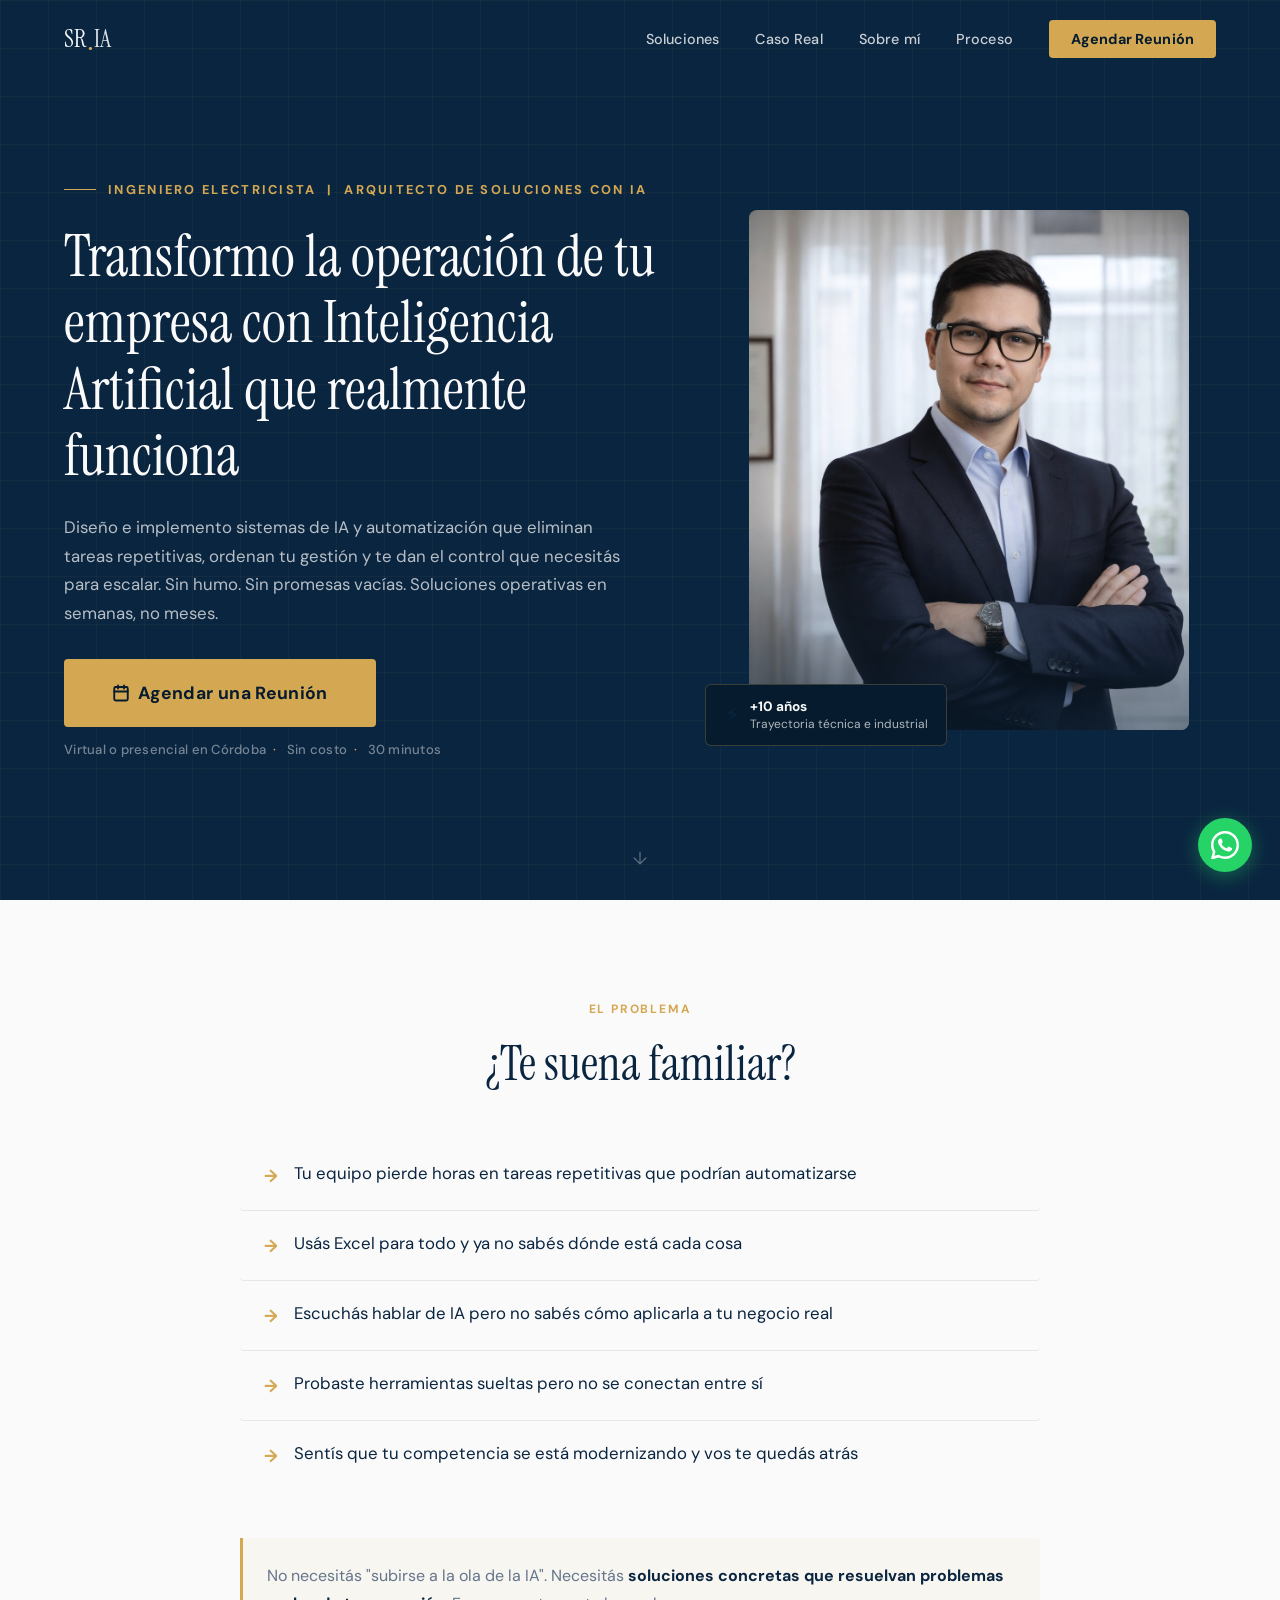
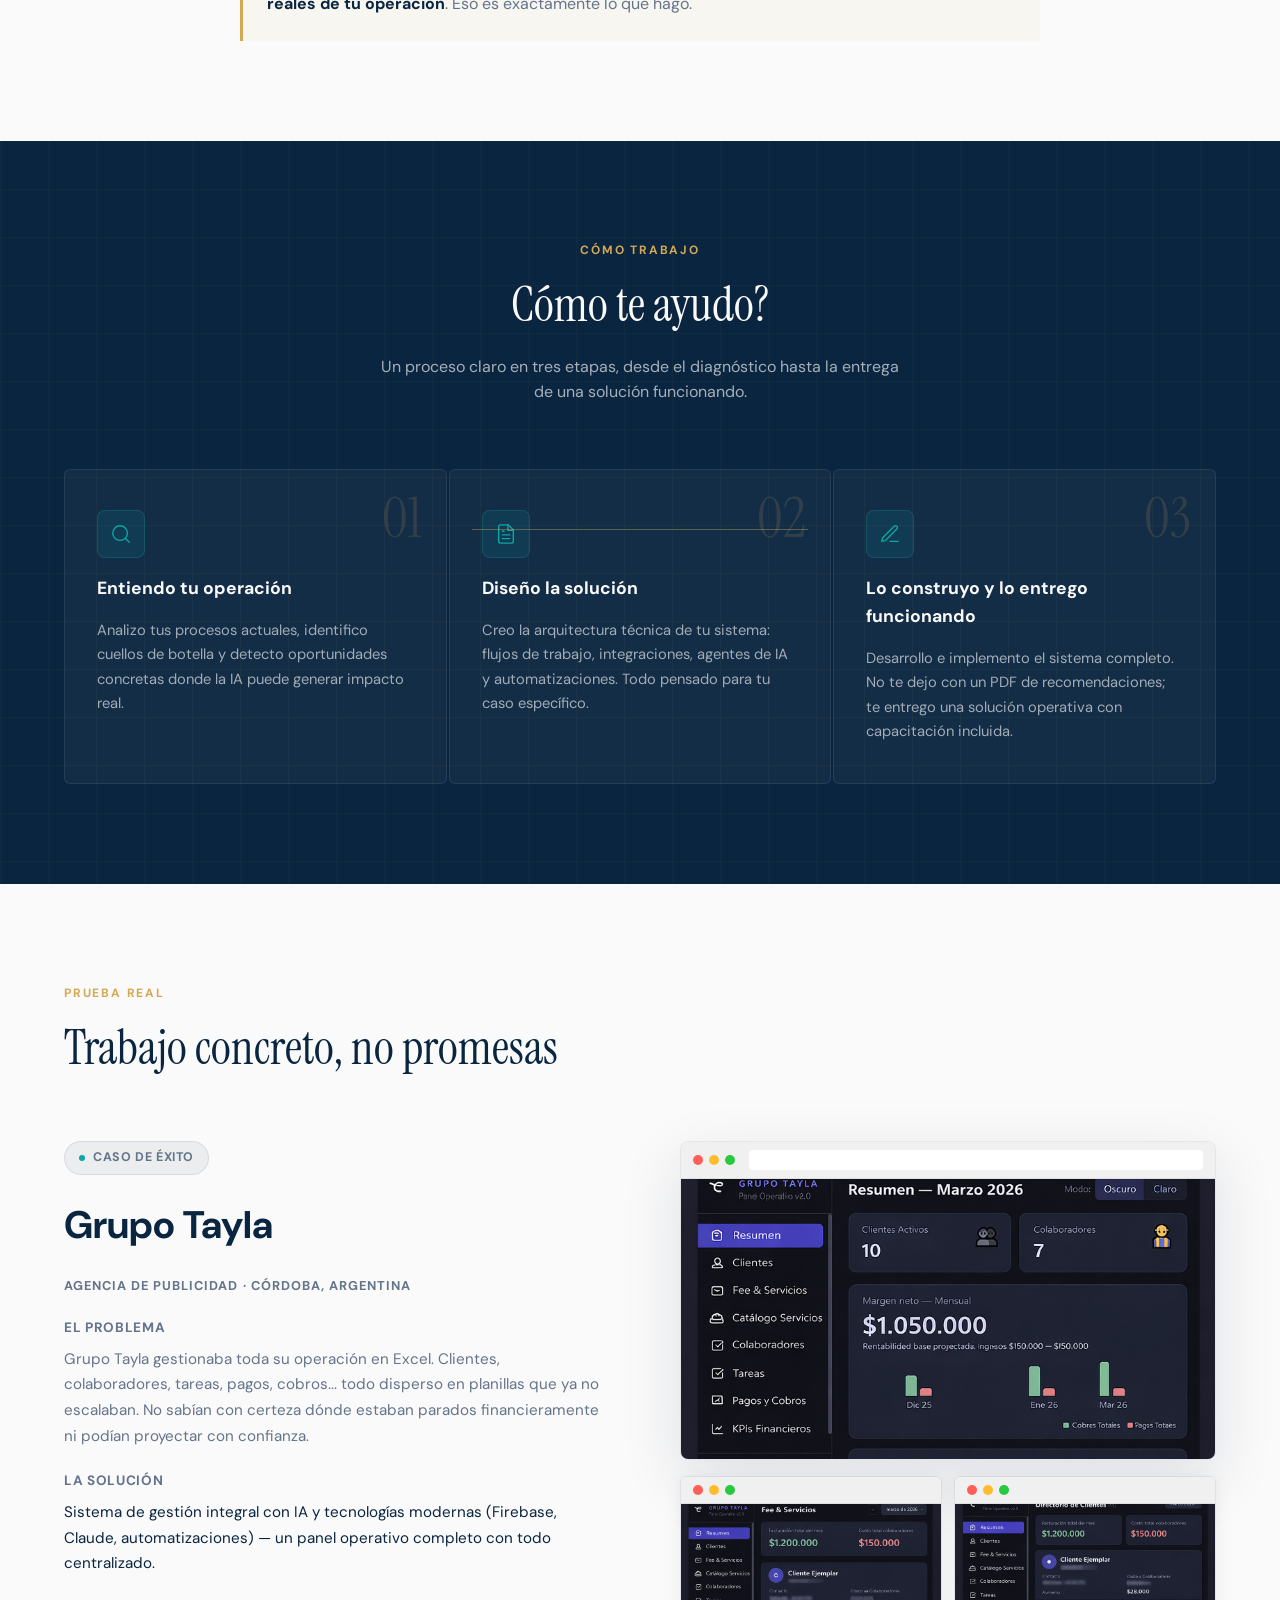
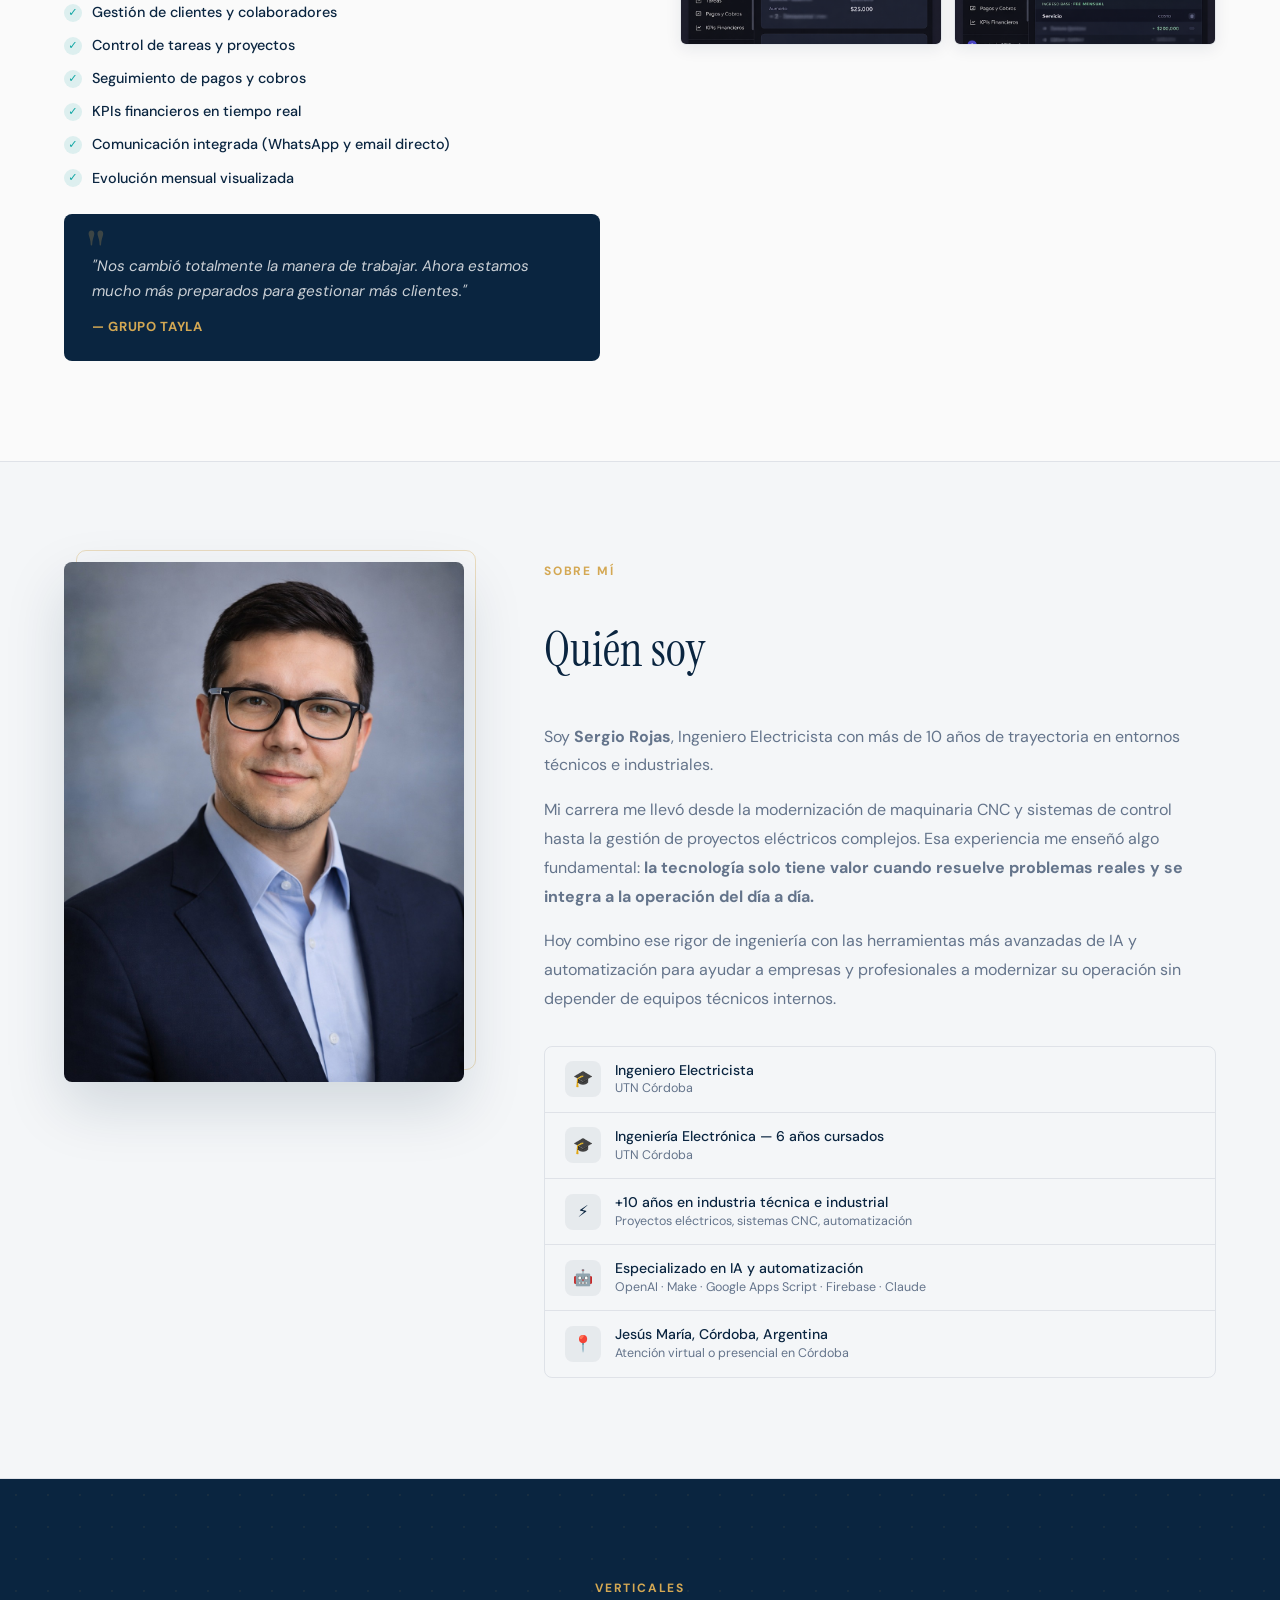
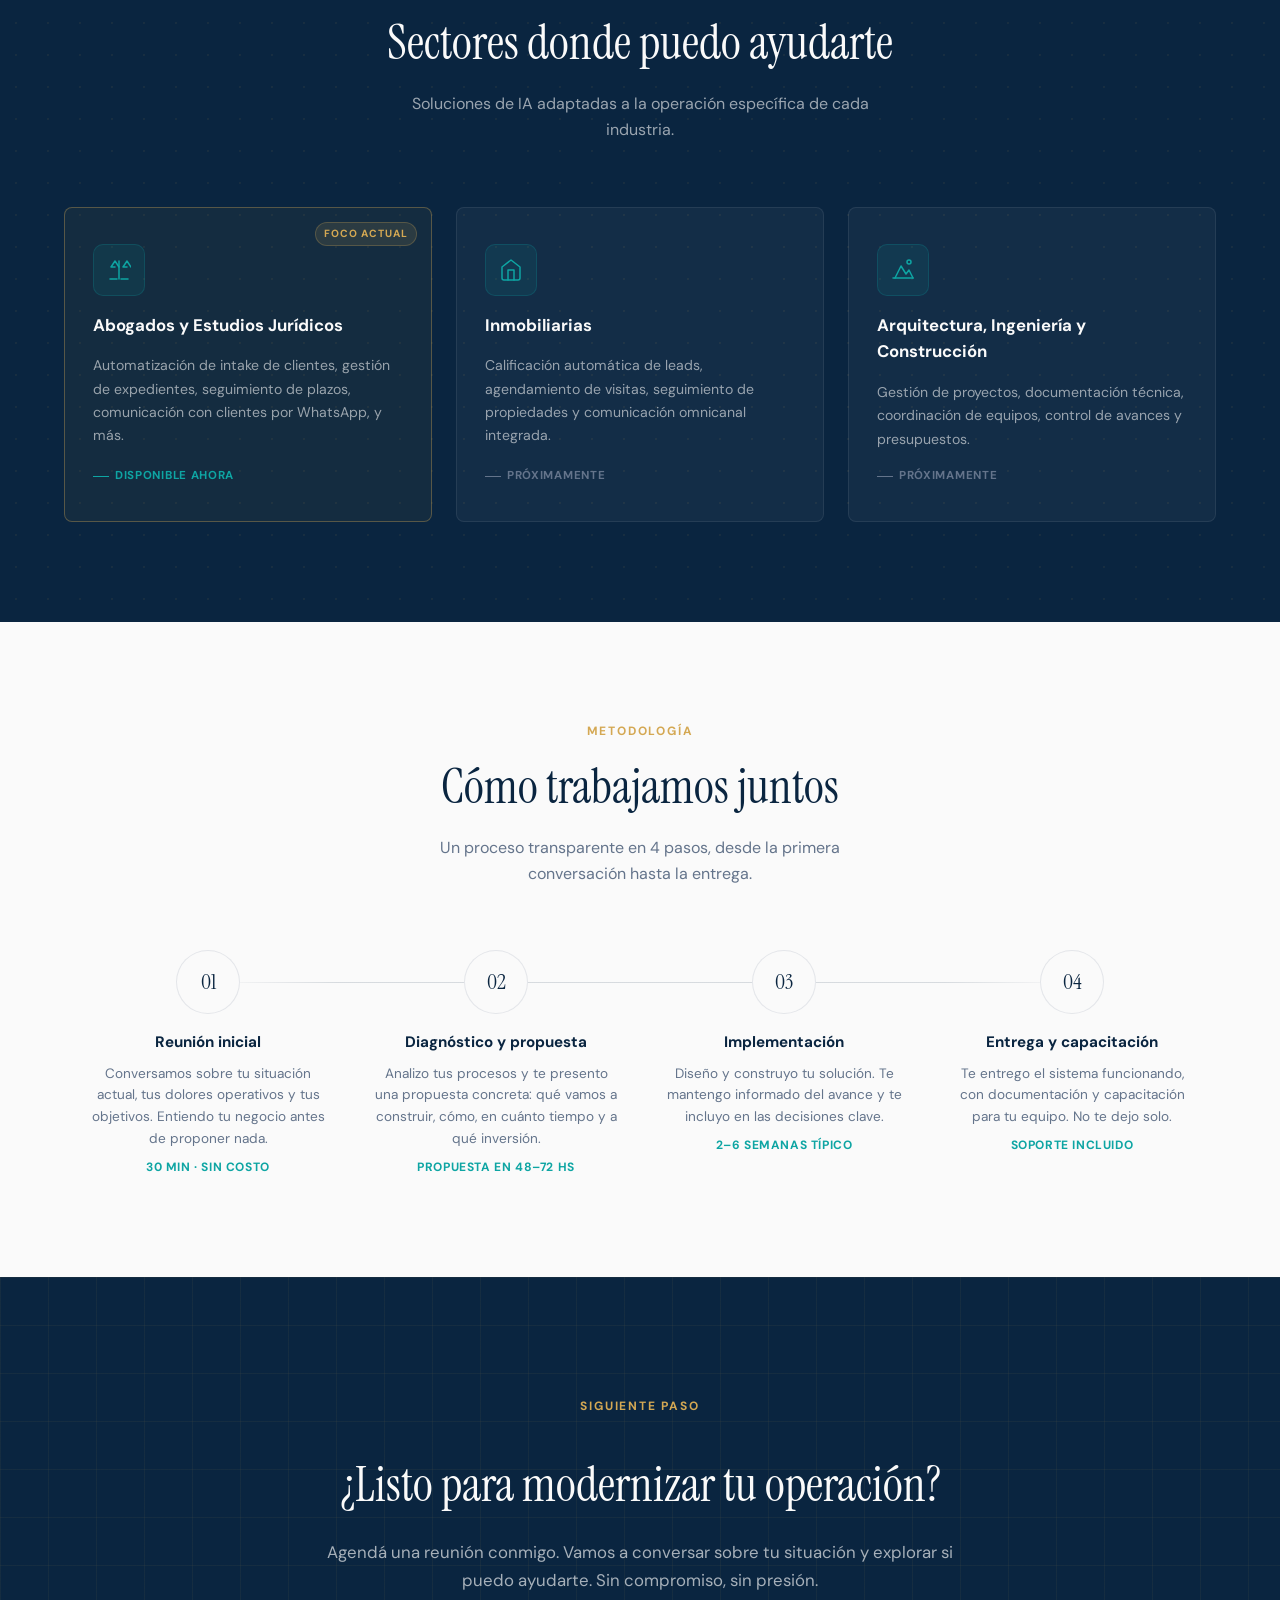
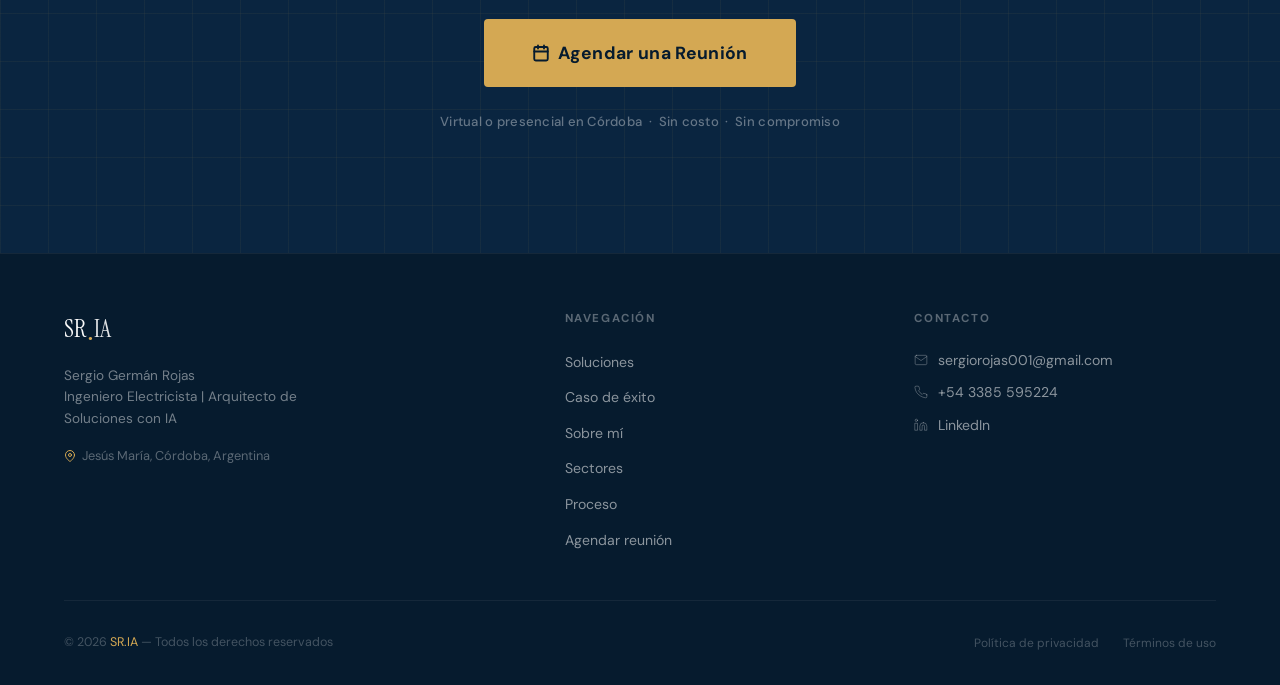
==== commit 10cf6577: "Add Google Search Console verification meta tag Co-Authored-By: Claude Sonnet 4.6 <noreply@anthropic" ====
--- a/index.html
+++ b/index.html
@@ -4,16 +4,72 @@
   <meta charset="UTF-8" />
   <meta name="viewport" content="width=device-width, initial-scale=1.0" />
 
+  <!-- Google Search Console -->
+  <meta name="google-site-verification" content="4U4uJUwh9jo7n9_C2tdCsdtSgpqYll49VVpbsHZ5dgk" />
+
   <!-- SEO -->
   <title>SR.IA | Sergio Rojas — Soluciones con Inteligencia Artificial para Empresas</title>
   <meta name="description" content="Ingeniero especializado en implementar IA y automatización para empresas y profesionales. Sistemas operativos en semanas, no meses. Agendá una reunión." />
   <meta name="robots" content="index, follow" />
+
+  <!-- Canonical -->
+  <link rel="canonical" href="https://srojas2020.github.io/sria/" />
 
   <!-- Open Graph -->
   <meta property="og:title" content="SR.IA | Sergio Rojas — Soluciones con IA para Empresas" />
   <meta property="og:description" content="Diseño e implemento sistemas de IA y automatización que eliminan tareas repetitivas y ordenan tu gestión. Soluciones operativas, no promesas." />
   <meta property="og:type" content="website" />
   <meta property="og:locale" content="es_AR" />
+  <meta property="og:url" content="https://srojas2020.github.io/sria/" />
+  <meta property="og:site_name" content="SR.IA" />
+  <meta property="og:image" content="https://srojas2020.github.io/sria/images/retrato.jpeg" />
+  <meta property="og:image:alt" content="Sergio Rojas — Especialista en IA y Automatización para Empresas" />
+
+  <!-- Twitter Card -->
+  <meta name="twitter:card" content="summary_large_image" />
+  <meta name="twitter:title" content="SR.IA | Sergio Rojas — Soluciones con IA para Empresas" />
+  <meta name="twitter:description" content="Diseño e implemento sistemas de IA y automatización que eliminan tareas repetitivas y ordenan tu gestión. Soluciones operativas, no promesas." />
+  <meta name="twitter:image" content="https://srojas2020.github.io/sria/images/retrato.jpeg" />
+
+  <!-- Schema.org JSON-LD -->
+  <script type="application/ld+json">
+  {
+    "@context": "https://schema.org",
+    "@graph": [
+      {
+        "@type": "Person",
+        "@id": "https://srojas2020.github.io/sria/#sergio",
+        "name": "Sergio Germán Rojas",
+        "jobTitle": "Especialista en Inteligencia Artificial y Automatización",
+        "url": "https://srojas2020.github.io/sria/",
+        "image": "https://srojas2020.github.io/sria/images/retrato.jpeg",
+        "sameAs": [
+          "https://linkedin.com/in/sergio-rojas-5a047173",
+          "https://github.com/srojas2020"
+        ],
+        "address": {
+          "@type": "PostalAddress",
+          "addressLocality": "Jesús María",
+          "addressRegion": "Córdoba",
+          "addressCountry": "AR"
+        }
+      },
+      {
+        "@type": "Service",
+        "@id": "https://srojas2020.github.io/sria/#servicio",
+        "name": "Soluciones de IA y Automatización para Empresas",
+        "description": "Diseño e implementación de sistemas de inteligencia artificial y automatización para PYMEs y profesionales. Agentes IA, flujos automatizados, integración de herramientas.",
+        "provider": { "@id": "https://srojas2020.github.io/sria/#sergio" },
+        "serviceType": "Consultoría e Implementación de Inteligencia Artificial",
+        "areaServed": {
+          "@type": "Country",
+          "name": "Argentina"
+        },
+        "url": "https://srojas2020.github.io/sria/"
+      }
+    ]
+  }
+  </script>
 
   <!-- Fonts -->
   <link rel="preconnect" href="https://fonts.googleapis.com" />
@@ -22,8 +78,9 @@
 
   <link rel="stylesheet" href="styles.css" />
 
-  <!-- Favicon placeholder -->
+  <!-- Favicon -->
   <link rel="icon" href="data:image/svg+xml,<svg xmlns='http://www.w3.org/2000/svg' viewBox='0 0 32 32'><rect width='32' height='32' fill='%230A2540'/><text x='4' y='24' font-family='serif' font-size='20' fill='%23D4A853'>S</text><circle cx='16' cy='22' r='2' fill='%23D4A853'/><text x='18' y='24' font-family='serif' font-size='14' fill='%23FAFAFA'>IA</text></svg>" />
+  <link rel="apple-touch-icon" href="data:image/svg+xml,<svg xmlns='http://www.w3.org/2000/svg' viewBox='0 0 32 32'><rect width='32' height='32' fill='%230A2540'/><text x='4' y='24' font-family='serif' font-size='20' fill='%23D4A853'>S</text><circle cx='16' cy='22' r='2' fill='%23D4A853'/><text x='18' y='24' font-family='serif' font-size='14' fill='%23FAFAFA'>IA</text></svg>" />
 </head>
 <body>
 
@@ -183,7 +240,7 @@
     <div class="container">
       <div class="solucion-header fade-in">
         <span class="section-label">Cómo trabajo</span>
-        <h2 class="section-title light">Cómo te ayudo</h2>
+        <h2 class="section-title light">Cómo te ayudo?</h2>
         <p>Un proceso claro en tres etapas, desde el diagnóstico hasta la entrega de una solución funcionando.</p>
       </div>
 
@@ -636,7 +693,7 @@
         </p>
         <div class="fade-in fade-in-delay-3">
           <a
-            href="https://calendly.com/sergiorojas001"
+            href="https://calendly.com/sergiorojas001/30min"
             target="_blank"
             rel="noopener noreferrer"
             class="btn btn-primary btn-lg"
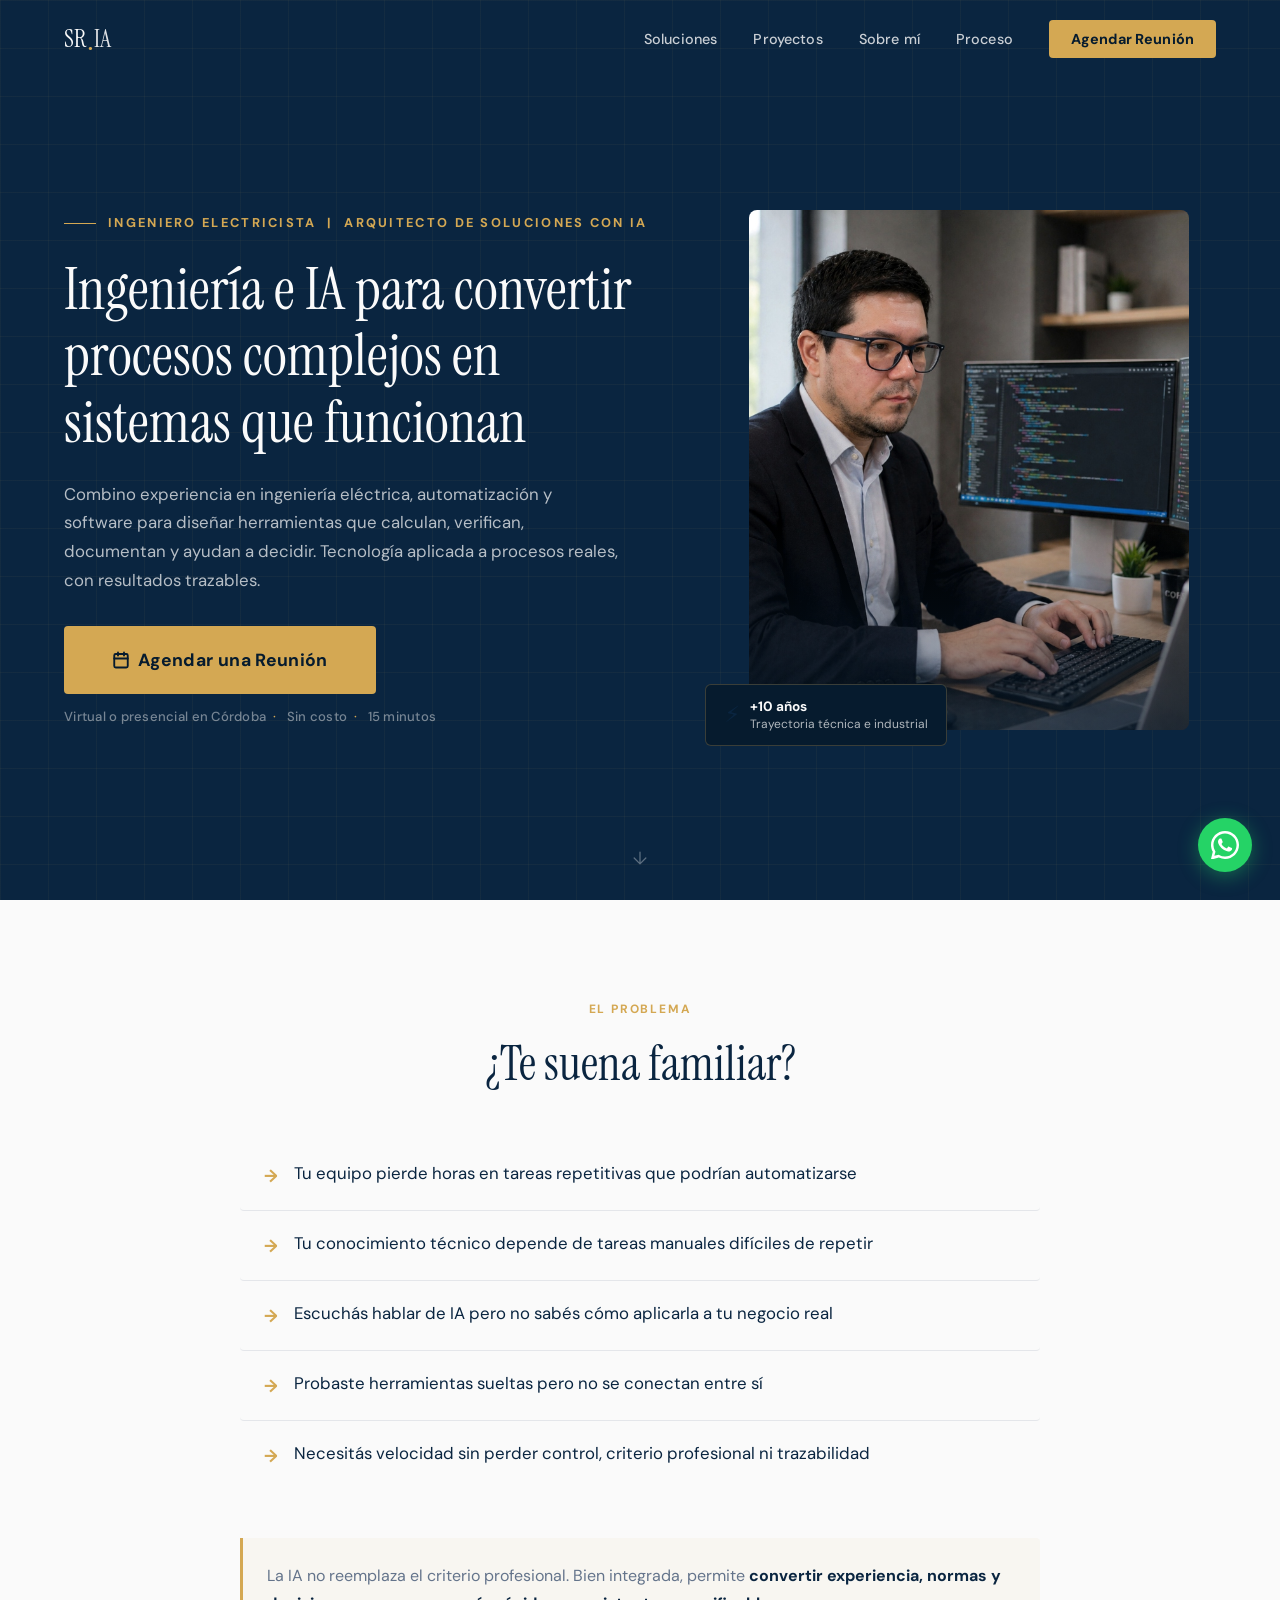
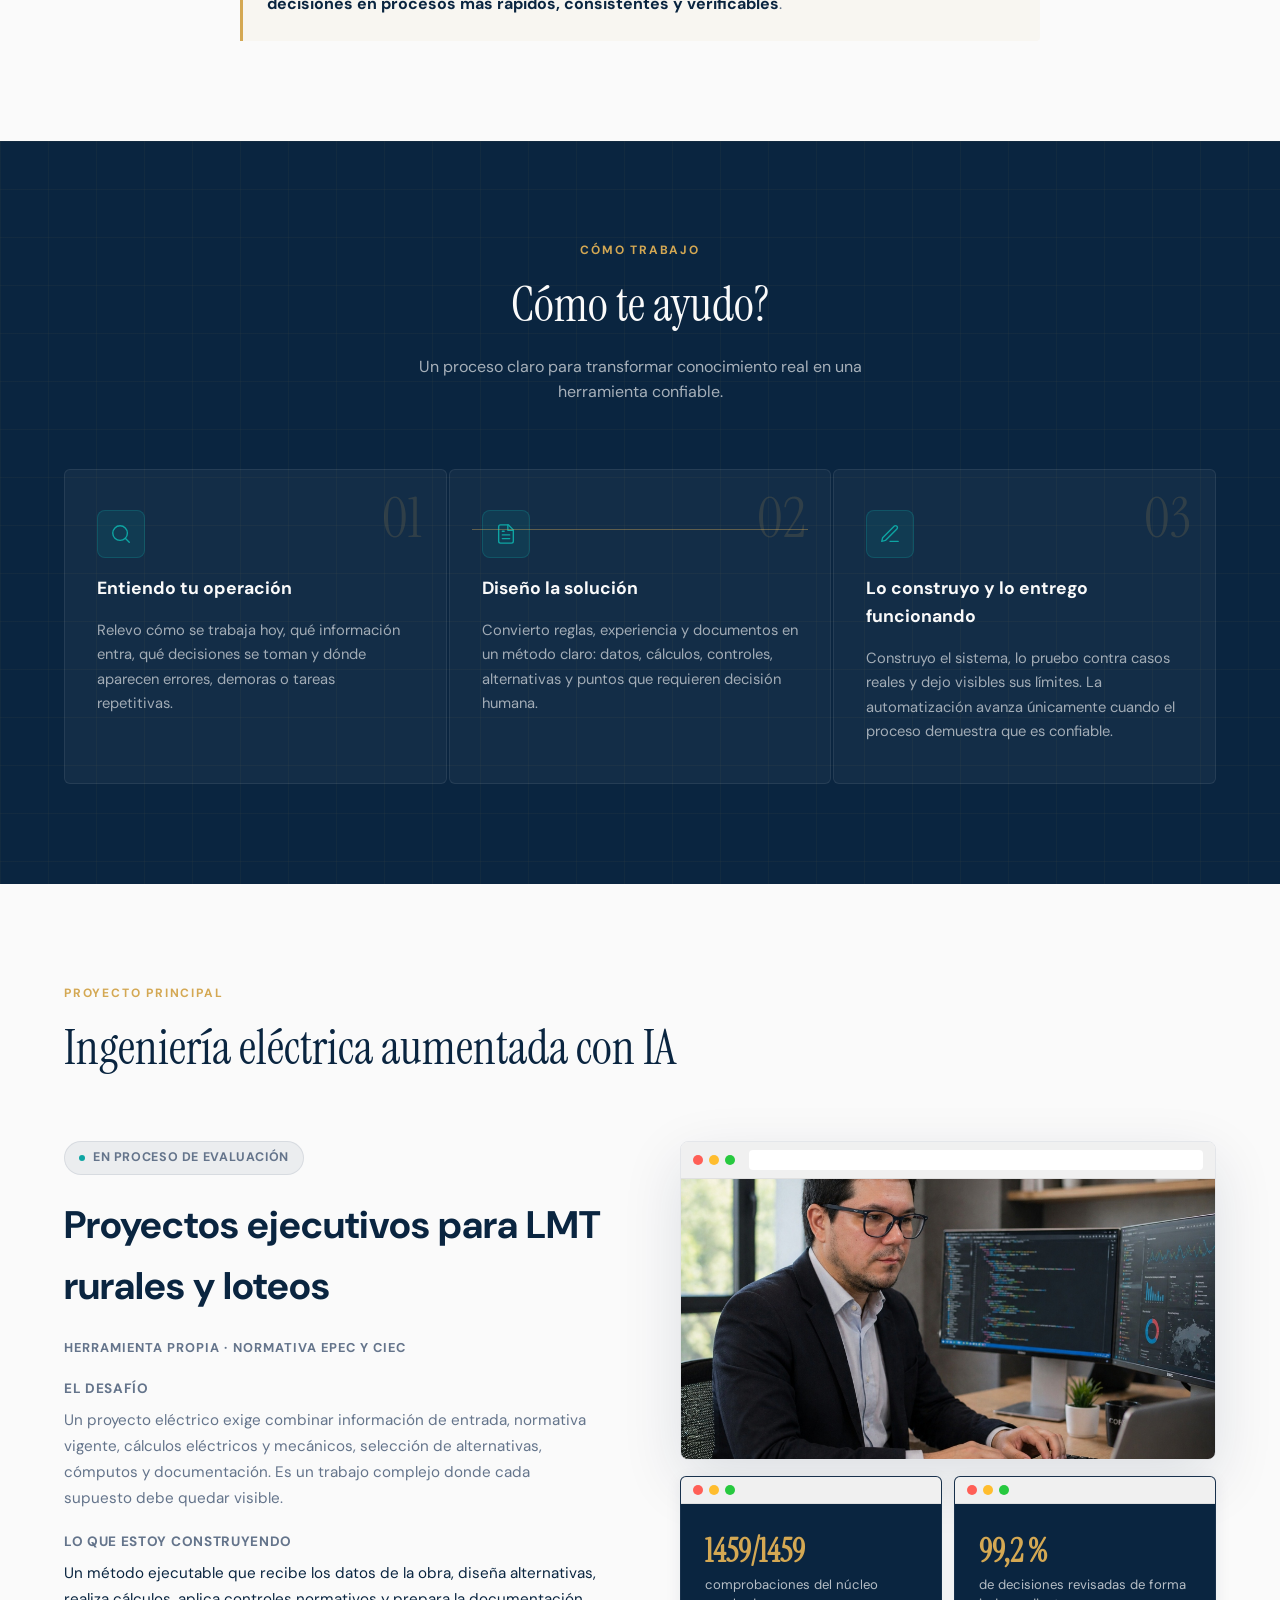
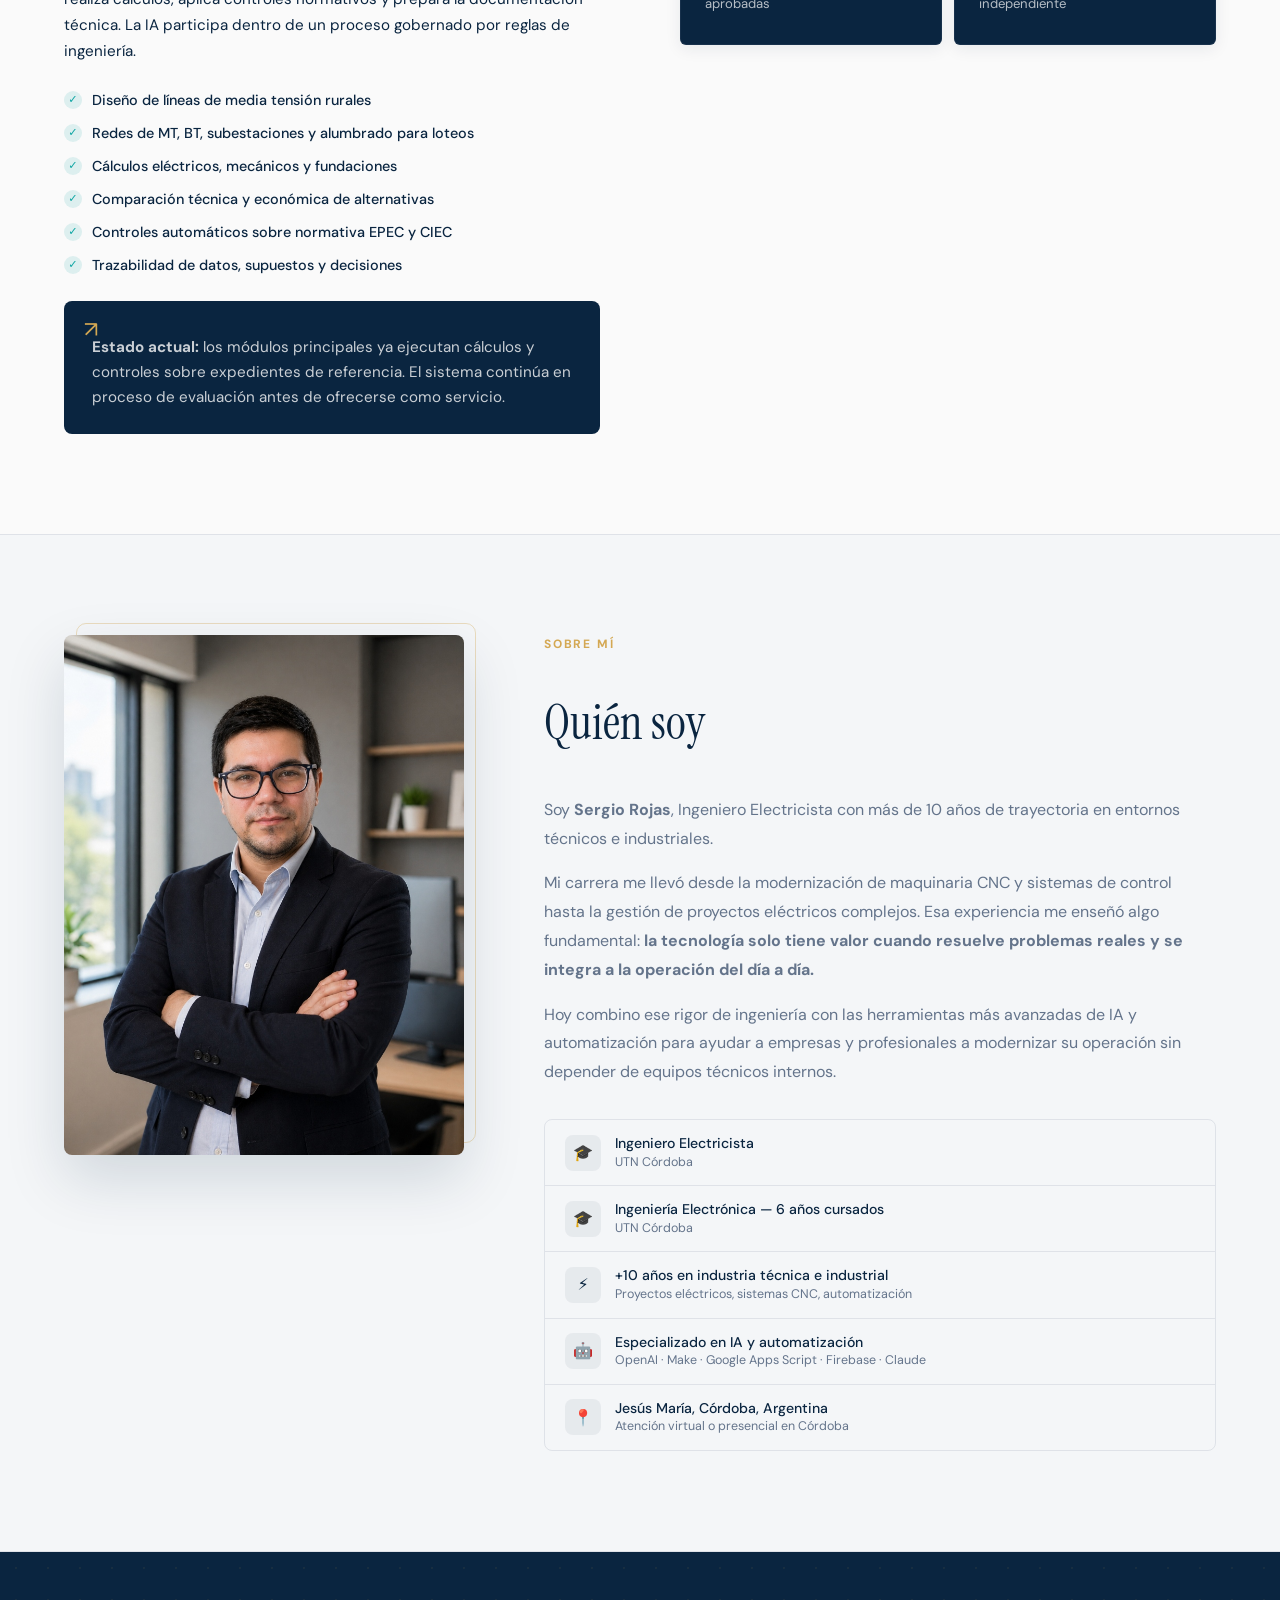
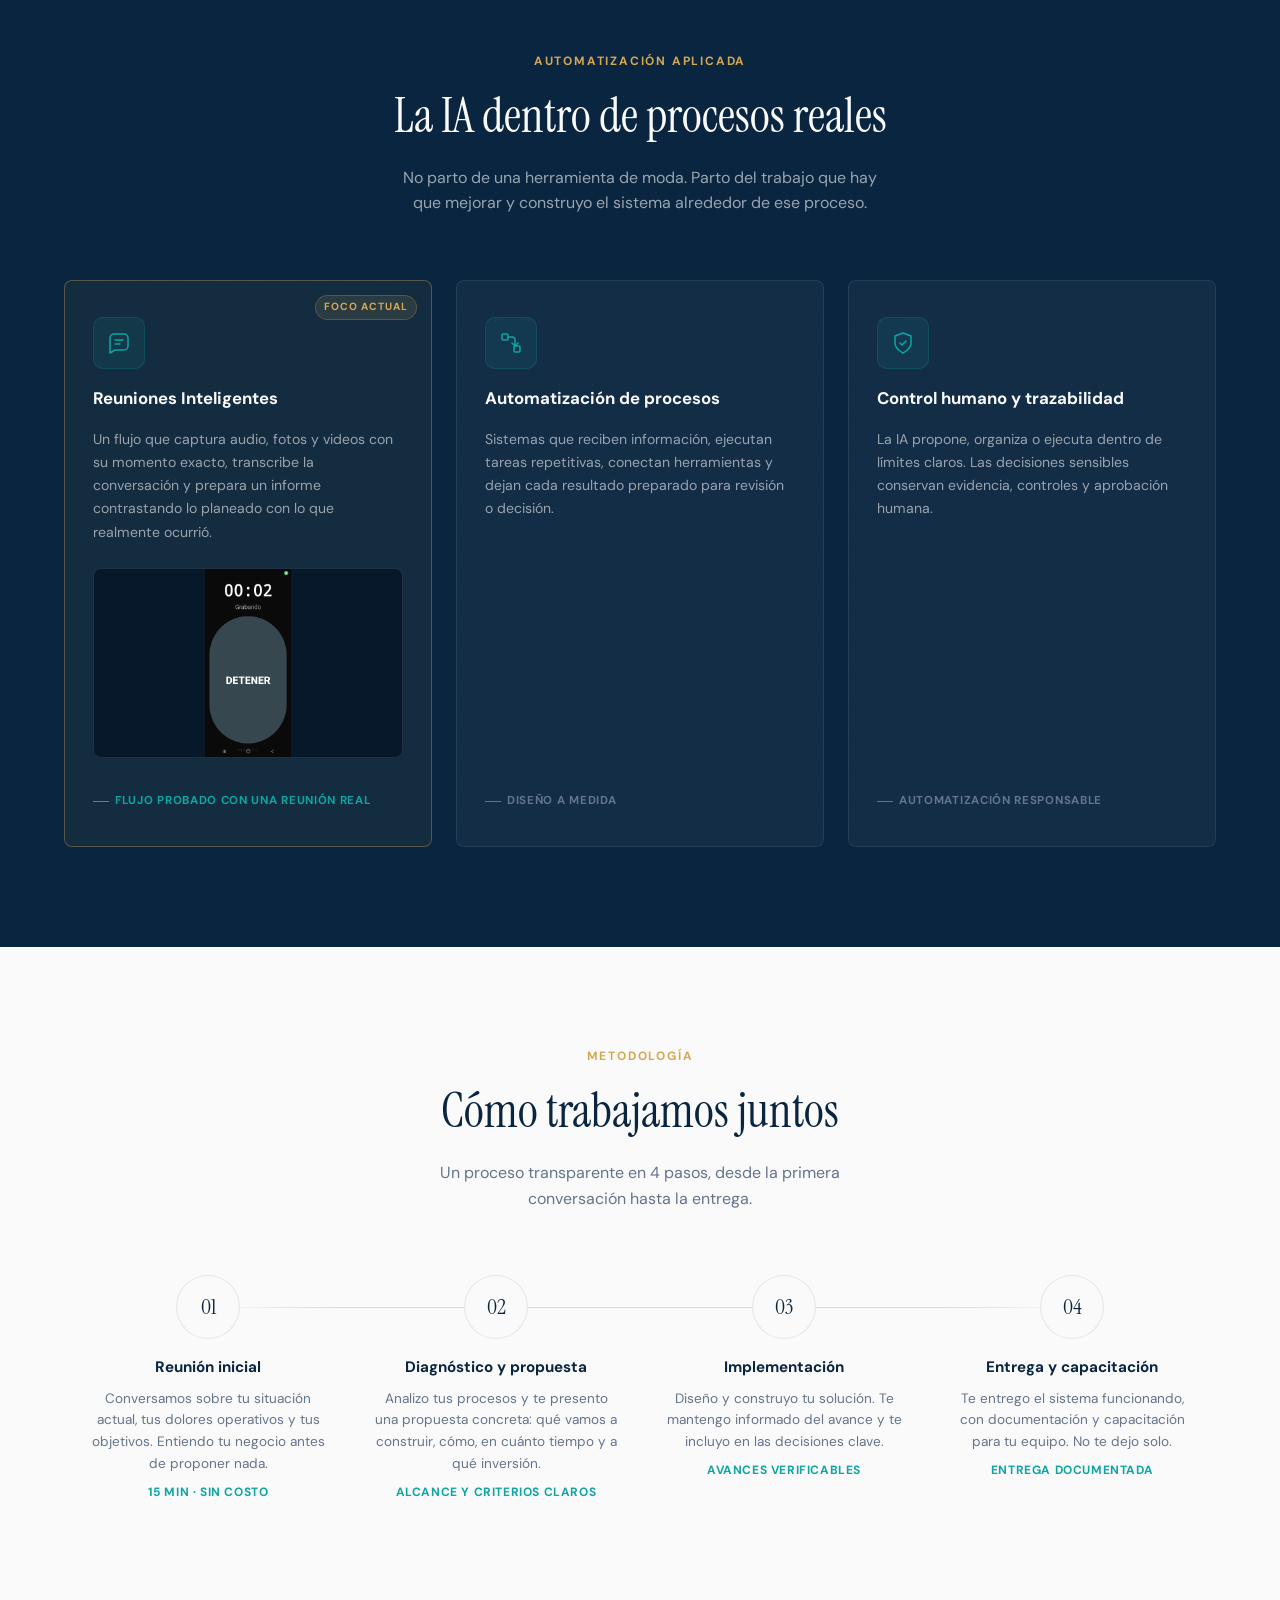
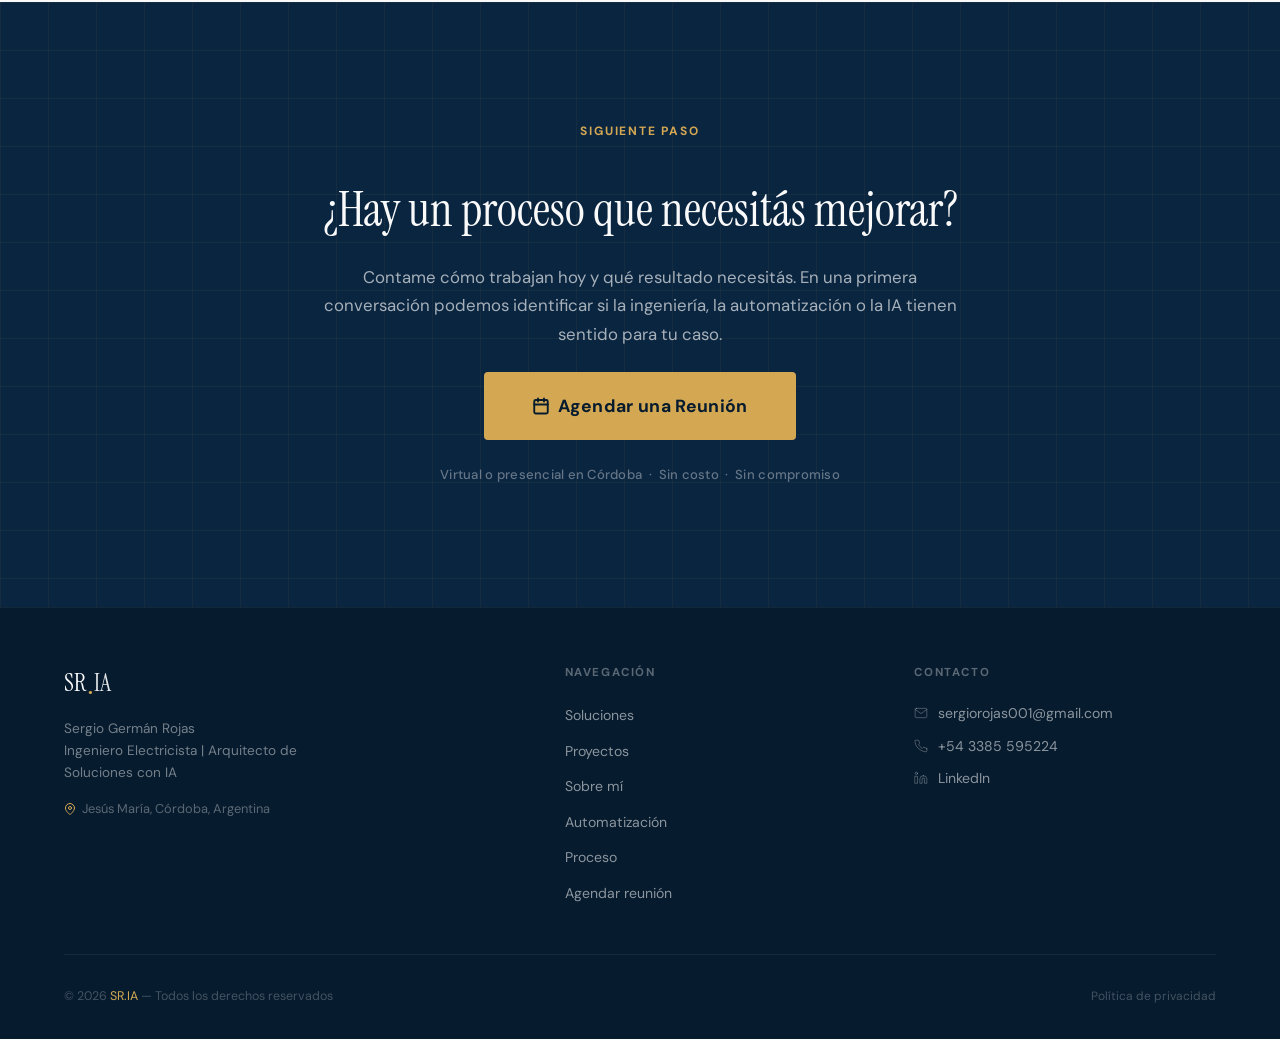
==== commit 1b2a7c70: "Actualiza sitio con proyectos de ingenieria y automatizacion" ====
--- a/index.html
+++ b/index.html
@@ -8,16 +8,16 @@
   <meta name="google-site-verification" content="4U4uJUwh9jo7n9_C2tdCsdtSgpqYll49VVpbsHZ5dgk" />
 
   <!-- SEO -->
-  <title>SR.IA | Sergio Rojas — Soluciones con Inteligencia Artificial para Empresas</title>
-  <meta name="description" content="Ingeniero especializado en implementar IA y automatización para empresas y profesionales. Sistemas operativos en semanas, no meses. Agendá una reunión." />
+  <title>SR.IA | Ingeniería, IA aplicada y automatización de procesos</title>
+  <meta name="description" content="Ing. Sergio Rojas: ingeniería eléctrica, inteligencia artificial aplicada y automatización de procesos profesionales. Proyectos concretos, sistemas verificables y soluciones a medida." />
   <meta name="robots" content="index, follow" />
 
   <!-- Canonical -->
   <link rel="canonical" href="https://srojas2020.github.io/sria/" />
 
   <!-- Open Graph -->
-  <meta property="og:title" content="SR.IA | Sergio Rojas — Soluciones con IA para Empresas" />
-  <meta property="og:description" content="Diseño e implemento sistemas de IA y automatización que eliminan tareas repetitivas y ordenan tu gestión. Soluciones operativas, no promesas." />
+  <meta property="og:title" content="SR.IA | Ingeniería, IA aplicada y automatización" />
+  <meta property="og:description" content="Combino ingeniería y software para transformar procesos técnicos y profesionales en sistemas claros, repetibles y verificables." />
   <meta property="og:type" content="website" />
   <meta property="og:locale" content="es_AR" />
   <meta property="og:url" content="https://srojas2020.github.io/sria/" />
@@ -27,8 +27,8 @@
 
   <!-- Twitter Card -->
   <meta name="twitter:card" content="summary_large_image" />
-  <meta name="twitter:title" content="SR.IA | Sergio Rojas — Soluciones con IA para Empresas" />
-  <meta name="twitter:description" content="Diseño e implemento sistemas de IA y automatización que eliminan tareas repetitivas y ordenan tu gestión. Soluciones operativas, no promesas." />
+  <meta name="twitter:title" content="SR.IA | Ingeniería, IA aplicada y automatización" />
+  <meta name="twitter:description" content="Ingeniería y software para transformar procesos técnicos y profesionales en sistemas verificables." />
   <meta name="twitter:image" content="https://srojas2020.github.io/sria/images/retrato.jpeg" />
 
   <!-- Schema.org JSON-LD -->
@@ -40,7 +40,7 @@
         "@type": "Person",
         "@id": "https://srojas2020.github.io/sria/#sergio",
         "name": "Sergio Germán Rojas",
-        "jobTitle": "Especialista en Inteligencia Artificial y Automatización",
+        "jobTitle": "Ingeniero Electricista y Especialista en IA y Automatización",
         "url": "https://srojas2020.github.io/sria/",
         "image": "https://srojas2020.github.io/sria/images/retrato.jpeg",
         "sameAs": [
@@ -57,10 +57,10 @@
       {
         "@type": "Service",
         "@id": "https://srojas2020.github.io/sria/#servicio",
-        "name": "Soluciones de IA y Automatización para Empresas",
-        "description": "Diseño e implementación de sistemas de inteligencia artificial y automatización para PYMEs y profesionales. Agentes IA, flujos automatizados, integración de herramientas.",
+        "name": "Ingeniería, IA aplicada y automatización de procesos",
+        "description": "Diseño e implementación de herramientas de ingeniería y sistemas de inteligencia artificial para automatizar procesos técnicos y profesionales.",
         "provider": { "@id": "https://srojas2020.github.io/sria/#sergio" },
-        "serviceType": "Consultoría e Implementación de Inteligencia Artificial",
+        "serviceType": "Ingeniería y automatización de procesos con inteligencia artificial",
         "areaServed": {
           "@type": "Country",
           "name": "Argentina"
@@ -95,7 +95,7 @@
 
       <ul class="nav-links" role="list">
         <li><a href="#solucion">Soluciones</a></li>
-        <li><a href="#caso">Caso Real</a></li>
+        <li><a href="#proyectos">Proyectos</a></li>
         <li><a href="#sobre-mi">Sobre mí</a></li>
         <li><a href="#proceso">Proceso</a></li>
         <li>
@@ -114,7 +114,7 @@
   <!-- Mobile Menu -->
   <div class="mobile-menu" role="dialog" aria-label="Menú móvil">
     <a href="#solucion">Soluciones</a>
-    <a href="#caso">Caso Real</a>
+    <a href="#proyectos">Proyectos</a>
     <a href="#sobre-mi">Sobre mí</a>
     <a href="#proceso">Proceso</a>
     <a href="#agendar" class="btn btn-primary">Agendar Reunión</a>
@@ -135,11 +135,11 @@
           </p>
 
           <h1 class="hero-h1">
-            Transformo la operación de tu empresa con Inteligencia Artificial que realmente funciona
+            Ingeniería e IA para convertir procesos complejos en sistemas que funcionan
           </h1>
 
           <p class="hero-subheadline">
-            Diseño e implemento sistemas de IA y automatización que eliminan tareas repetitivas, ordenan tu gestión y te dan el control que necesitás para escalar. Sin humo. Sin promesas vacías. Soluciones operativas en semanas, no meses.
+            Combino experiencia en ingeniería eléctrica, automatización y software para diseñar herramientas que calculan, verifican, documentan y ayudan a decidir. Tecnología aplicada a procesos reales, con resultados trazables.
           </p>
 
           <div class="hero-cta-group">
@@ -157,7 +157,7 @@
             <p class="hero-microcopy">
               <span>Virtual o presencial en Córdoba</span>
               <span>Sin costo</span>
-              <span>30 minutos</span>
+              <span>15 minutos</span>
             </p>
           </div>
         </div>
@@ -209,7 +209,7 @@
           </div>
           <div class="pain-item fade-in fade-in-delay-2" role="listitem">
             <span class="pain-arrow" aria-hidden="true">→</span>
-            <p class="pain-text">Usás Excel para todo y ya no sabés dónde está cada cosa</p>
+            <p class="pain-text">Tu conocimiento técnico depende de tareas manuales difíciles de repetir</p>
           </div>
           <div class="pain-item fade-in fade-in-delay-3" role="listitem">
             <span class="pain-arrow" aria-hidden="true">→</span>
@@ -221,12 +221,12 @@
           </div>
           <div class="pain-item fade-in" role="listitem">
             <span class="pain-arrow" aria-hidden="true">→</span>
-            <p class="pain-text">Sentís que tu competencia se está modernizando y vos te quedás atrás</p>
+            <p class="pain-text">Necesitás velocidad sin perder control, criterio profesional ni trazabilidad</p>
           </div>
         </div>
 
         <blockquote class="problema-close fade-in">
-          No necesitás "subirse a la ola de la IA". Necesitás <strong>soluciones concretas que resuelvan problemas reales de tu operación</strong>. Eso es exactamente lo que hago.
+          La IA no reemplaza el criterio profesional. Bien integrada, permite <strong>convertir experiencia, normas y decisiones en procesos más rápidos, consistentes y verificables</strong>.
         </blockquote>
       </div>
     </div>
@@ -241,7 +241,7 @@
       <div class="solucion-header fade-in">
         <span class="section-label">Cómo trabajo</span>
         <h2 class="section-title light">Cómo te ayudo?</h2>
-        <p>Un proceso claro en tres etapas, desde el diagnóstico hasta la entrega de una solución funcionando.</p>
+        <p>Un proceso claro para transformar conocimiento real en una herramienta confiable.</p>
       </div>
 
       <div class="pilares-grid">
@@ -257,7 +257,7 @@
             </svg>
           </div>
           <h3 class="pilar-title">Entiendo tu operación</h3>
-          <p class="pilar-text">Analizo tus procesos actuales, identifico cuellos de botella y detecto oportunidades concretas donde la IA puede generar impacto real.</p>
+          <p class="pilar-text">Relevo cómo se trabaja hoy, qué información entra, qué decisiones se toman y dónde aparecen errores, demoras o tareas repetitivas.</p>
         </div>
 
         <!-- Pilar 2 -->
@@ -274,7 +274,7 @@
             </svg>
           </div>
           <h3 class="pilar-title">Diseño la solución</h3>
-          <p class="pilar-text">Creo la arquitectura técnica de tu sistema: flujos de trabajo, integraciones, agentes de IA y automatizaciones. Todo pensado para tu caso específico.</p>
+          <p class="pilar-text">Convierto reglas, experiencia y documentos en un método claro: datos, cálculos, controles, alternativas y puntos que requieren decisión humana.</p>
         </div>
 
         <!-- Pilar 3 -->
@@ -288,7 +288,7 @@
             </svg>
           </div>
           <h3 class="pilar-title">Lo construyo y lo entrego funcionando</h3>
-          <p class="pilar-text">Desarrollo e implemento el sistema completo. No te dejo con un PDF de recomendaciones; te entrego una solución operativa con capacitación incluida.</p>
+          <p class="pilar-text">Construyo el sistema, lo pruebo contra casos reales y dejo visibles sus límites. La automatización avanza únicamente cuando el proceso demuestra que es confiable.</p>
         </div>
 
       </div>
@@ -297,76 +297,69 @@
 
 
   <!-- ============================================
-       SECCIÓN 4: CASO DE ÉXITO
-  ============================================ -->
-  <section class="caso" id="caso">
+       SECCIÓN 4: PROYECTO PRINCIPAL
+  ============================================ -->
+  <section class="caso" id="proyectos">
     <div class="container">
       <div class="caso-header fade-in">
-        <span class="section-label">Prueba real</span>
-        <h2 class="section-title">Trabajo concreto, no promesas</h2>
+        <span class="section-label">Proyecto principal</span>
+        <h2 class="section-title">Ingeniería eléctrica aumentada con IA</h2>
       </div>
 
       <div class="caso-inner">
 
         <!-- Text -->
         <div class="caso-text">
-          <span class="caso-badge">Caso de éxito</span>
-          <h3 class="caso-title">Grupo Tayla</h3>
+          <span class="caso-badge">En proceso de evaluación</span>
+          <h3 class="caso-title">Proyectos ejecutivos para LMT rurales y loteos</h3>
           <p style="font-size:0.8rem;font-weight:700;color:var(--support);letter-spacing:0.08em;text-transform:uppercase;">
-            Agencia de publicidad · Córdoba, Argentina
+            Herramienta propia · Normativa EPEC y CIEC
           </p>
 
           <div>
-            <p style="font-size:0.85rem;font-weight:700;color:var(--support);letter-spacing:0.05em;text-transform:uppercase;margin-bottom:8px;">El problema</p>
+            <p style="font-size:0.85rem;font-weight:700;color:var(--support);letter-spacing:0.05em;text-transform:uppercase;margin-bottom:8px;">El desafío</p>
             <p class="caso-problem">
-              Grupo Tayla gestionaba toda su operación en Excel. Clientes, colaboradores, tareas, pagos, cobros... todo disperso en planillas que ya no escalaban. No sabían con certeza dónde estaban parados financieramente ni podían proyectar con confianza.
+              Un proyecto eléctrico exige combinar información de entrada, normativa vigente, cálculos eléctricos y mecánicos, selección de alternativas, cómputos y documentación. Es un trabajo complejo donde cada supuesto debe quedar visible.
             </p>
           </div>
 
           <div>
-            <p style="font-size:0.85rem;font-weight:700;color:var(--support);letter-spacing:0.05em;text-transform:uppercase;margin-bottom:8px;">La solución</p>
+            <p style="font-size:0.85rem;font-weight:700;color:var(--support);letter-spacing:0.05em;text-transform:uppercase;margin-bottom:8px;">Lo que estoy construyendo</p>
             <p class="caso-solution-text">
-              Sistema de gestión integral con IA y tecnologías modernas (Firebase, Claude, automatizaciones) — un panel operativo completo con todo centralizado.
+              Un método ejecutable que recibe los datos de la obra, diseña alternativas, realiza cálculos, aplica controles normativos y prepara la documentación técnica. La IA participa dentro de un proceso gobernado por reglas de ingeniería.
             </p>
           </div>
 
           <div class="caso-features" role="list">
             <div class="feature-item" role="listitem">
               <span class="feature-check" aria-hidden="true">✓</span>
-              Gestión de clientes y colaboradores
+              Diseño de líneas de media tensión rurales
             </div>
             <div class="feature-item" role="listitem">
               <span class="feature-check" aria-hidden="true">✓</span>
-              Control de tareas y proyectos
+              Redes de MT, BT, subestaciones y alumbrado para loteos
             </div>
             <div class="feature-item" role="listitem">
               <span class="feature-check" aria-hidden="true">✓</span>
-              Seguimiento de pagos y cobros
+              Cálculos eléctricos, mecánicos y fundaciones
             </div>
             <div class="feature-item" role="listitem">
               <span class="feature-check" aria-hidden="true">✓</span>
-              KPIs financieros en tiempo real
+              Comparación técnica y económica de alternativas
             </div>
             <div class="feature-item" role="listitem">
               <span class="feature-check" aria-hidden="true">✓</span>
-              Comunicación integrada (WhatsApp y email directo)
+              Controles automáticos sobre normativa EPEC y CIEC
             </div>
             <div class="feature-item" role="listitem">
               <span class="feature-check" aria-hidden="true">✓</span>
-              Evolución mensual visualizada
-            </div>
-          </div>
-
-          <figure class="caso-testimonial">
-            <blockquote>
-              <p>
-                "Nos cambió totalmente la manera de trabajar. Ahora estamos mucho más preparados para gestionar más clientes."
-              </p>
-            </blockquote>
-            <figcaption>
-              <cite>— Grupo Tayla</cite>
-            </figcaption>
-          </figure>
+              Trazabilidad de datos, supuestos y decisiones
+            </div>
+          </div>
+
+          <div class="caso-testimonial project-status-note">
+            <p><strong>Estado actual:</strong> los módulos principales ya ejecutan cálculos y controles sobre expedientes de referencia. El sistema continúa en proceso de evaluación antes de ofrecerse como servicio.</p>
+          </div>
         </div>
 
         <!-- Screenshots -->
@@ -381,13 +374,12 @@
               <div class="browser-bar-url"></div>
             </div>
             <!--
-              Reemplazar src con la captura real del panel de Resumen de Grupo Tayla.
-              Nombre sugerido: screenshot_resumen.png (o .webp para mejor rendimiento)
+              Vista conceptual del flujo de ingeniería automatizada.
             -->
             <img
               class="screenshot-img"
-              src="images/screenshot_resumen.png"
-              alt="Panel de gestión de Grupo Tayla — Resumen de KPIs y evolución mensual"
+              src="images/ingeniero_trabajando.jpeg"
+              alt="Ingeniería eléctrica y automatización aplicada al desarrollo de proyectos ejecutivos"
               loading="lazy"
               onerror="this.style.display='none'; this.nextElementSibling.style.display='flex';"
             />
@@ -397,60 +389,28 @@
                 <circle cx="8.5" cy="8.5" r="1.5"/>
                 <polyline points="21 15 16 10 5 21"/>
               </svg>
-              <span>Panel de Resumen — Grupo Tayla<br/>(reemplazar con screenshot_resumen.png)</span>
+              <span>Ingeniería + datos + controles normativos</span>
             </div>
           </div>
 
           <!-- Thumbnail screenshots -->
           <div class="screenshot-thumbnails">
-            <div class="screenshot-thumb" role="button" tabindex="0" aria-label="Ver captura de Tarifas y servicios">
+            <div class="screenshot-thumb project-metric" aria-label="Validación del motor de cálculo">
               <div class="browser-bar" aria-hidden="true">
                 <div class="browser-dot"></div>
                 <div class="browser-dot"></div>
                 <div class="browser-dot"></div>
               </div>
-              <!--
-                Reemplazar con: screenshot_tarifas.png
-              -->
-              <img
-                class="screenshot-img"
-                src="images/screenshot_tarifas.png"
-                alt="Panel de Grupo Tayla — Tarifa y servicios"
-                loading="lazy"
-                onerror="this.style.display='none'; this.nextElementSibling.style.display='flex';"
-              />
-              <div class="screenshot-placeholder" style="display:none;">
-                <svg viewBox="0 0 24 24" stroke-width="1.5" stroke-linecap="round" stroke-linejoin="round">
-                  <line x1="12" y1="1" x2="12" y2="23"/>
-                  <path d="M17 5H9.5a3.5 3.5 0 0 0 0 7h5a3.5 3.5 0 0 1 0 7H6"/>
-                </svg>
-                <span>Tarifas y servicios<br/>(screenshot_tarifas.png)</span>
-              </div>
-            </div>
-
-            <div class="screenshot-thumb" role="button" tabindex="0" aria-label="Ver captura de Pagos y cobros">
+              <div class="metric-content"><strong>1459/1459</strong><span>comprobaciones del núcleo aprobadas</span></div>
+            </div>
+
+            <div class="screenshot-thumb project-metric" aria-label="Cobertura del revisor independiente">
               <div class="browser-bar" aria-hidden="true">
                 <div class="browser-dot"></div>
                 <div class="browser-dot"></div>
                 <div class="browser-dot"></div>
               </div>
-              <!--
-                Reemplazar con: screenshot_pagos.png
-              -->
-              <img
-                class="screenshot-img"
-                src="images/screenshot_pagos.png"
-                alt="Panel de Grupo Tayla — Pagos y cobros"
-                loading="lazy"
-                onerror="this.style.display='none'; this.nextElementSibling.style.display='flex';"
-              />
-              <div class="screenshot-placeholder" style="display:none;">
-                <svg viewBox="0 0 24 24" stroke-width="1.5" stroke-linecap="round" stroke-linejoin="round">
-                  <rect x="1" y="4" width="22" height="16" rx="2" ry="2"/>
-                  <line x1="1" y1="10" x2="23" y2="10"/>
-                </svg>
-                <span>Pagos y cobros<br/>(screenshot_pagos.png)</span>
-              </div>
+              <div class="metric-content"><strong>99,2 %</strong><span>de decisiones revisadas de forma independiente</span></div>
             </div>
           </div>
         </div>
@@ -543,66 +503,66 @@
 
 
   <!-- ============================================
-       SECCIÓN 6: SECTORES
-  ============================================ -->
-  <section class="sectores" id="sectores">
+       SECCIÓN 6: AUTOMATIZACIÓN Y PROYECTO COMPLEMENTARIO
+  ============================================ -->
+  <section class="sectores" id="automatizacion">
     <div class="container">
       <div class="sectores-header fade-in">
-        <span class="section-label">Verticales</span>
-        <h2 class="section-title light">Sectores donde puedo ayudarte</h2>
-        <p>Soluciones de IA adaptadas a la operación específica de cada industria.</p>
+        <span class="section-label">Automatización aplicada</span>
+        <h2 class="section-title light">La IA dentro de procesos reales</h2>
+        <p>No parto de una herramienta de moda. Parto del trabajo que hay que mejorar y construyo el sistema alrededor de ese proceso.</p>
       </div>
 
       <div class="sectores-grid">
 
-        <!-- Tarjeta 1: Estudios jurídicos (featured) -->
+        <!-- Proyecto complementario -->
         <div class="sector-card featured fade-in fade-in-delay-1">
           <div class="sector-icon" aria-hidden="true">
-            <!-- Balanza -->
+            <!-- Conversación y evidencia -->
             <svg viewBox="0 0 24 24" stroke-width="1.5" stroke-linecap="round" stroke-linejoin="round">
-              <path d="M12 3v18"/>
-              <path d="m4 9 4-6 4 6M8 9H4M20 9h-4m0 0 4-6 4 6"/>
-              <path d="M3 21h7M14 21h7"/>
-            </svg>
-          </div>
-          <h3 class="sector-title">Abogados y Estudios Jurídicos</h3>
+              <path d="M21 15a4 4 0 0 1-4 4H8l-5 3V7a4 4 0 0 1 4-4h10a4 4 0 0 1 4 4z"/>
+              <path d="M8 9h8M8 13h5"/>
+            </svg>
+          </div>
+          <h3 class="sector-title">Reuniones Inteligentes</h3>
           <p class="sector-text">
-            Automatización de intake de clientes, gestión de expedientes, seguimiento de plazos, comunicación con clientes por WhatsApp, y más.
+            Un flujo que captura audio, fotos y videos con su momento exacto, transcribe la conversación y prepara un informe contrastando lo planeado con lo que realmente ocurrió.
           </p>
-          <span class="sector-tag active">Disponible ahora</span>
-        </div>
-
-        <!-- Tarjeta 2: Inmobiliarias -->
+          <img class="project-card-image" src="images/reuniones-inteligentes.png" alt="Aplicación de Reuniones Inteligentes grabando una sesión" loading="lazy" />
+          <span class="sector-tag active">Flujo probado con una reunión real</span>
+        </div>
+
+        <!-- Enfoque 2 -->
         <div class="sector-card fade-in fade-in-delay-2">
           <div class="sector-icon" aria-hidden="true">
-            <!-- Casa -->
+            <!-- Flujo -->
             <svg viewBox="0 0 24 24" stroke-width="1.5" stroke-linecap="round" stroke-linejoin="round">
-              <path d="m3 9 9-7 9 7v11a2 2 0 0 1-2 2H5a2 2 0 0 1-2-2z"/>
-              <polyline points="9 22 9 12 15 12 15 22"/>
-            </svg>
-          </div>
-          <h3 class="sector-title">Inmobiliarias</h3>
+              <rect x="3" y="3" width="6" height="6" rx="1"/>
+              <rect x="15" y="15" width="6" height="6" rx="1"/>
+              <path d="M9 6h4a3 3 0 0 1 3 3v6M13 12l3 3 3-3"/>
+            </svg>
+          </div>
+          <h3 class="sector-title">Automatización de procesos</h3>
           <p class="sector-text">
-            Calificación automática de leads, agendamiento de visitas, seguimiento de propiedades y comunicación omnicanal integrada.
+            Sistemas que reciben información, ejecutan tareas repetitivas, conectan herramientas y dejan cada resultado preparado para revisión o decisión.
           </p>
-          <span class="sector-tag">Próximamente</span>
-        </div>
-
-        <!-- Tarjeta 3: Estudios técnicos -->
+          <span class="sector-tag">Diseño a medida</span>
+        </div>
+
+        <!-- Enfoque 3 -->
         <div class="sector-card fade-in fade-in-delay-3">
           <div class="sector-icon" aria-hidden="true">
-            <!-- Plano / escuadra -->
+            <!-- Control -->
             <svg viewBox="0 0 24 24" stroke-width="1.5" stroke-linecap="round" stroke-linejoin="round">
-              <path d="M2 20h20"/>
-              <path d="m4 20 6-12 5 8 3-4 4 8"/>
-              <circle cx="18" cy="4" r="2"/>
-            </svg>
-          </div>
-          <h3 class="sector-title">Arquitectura, Ingeniería y Construcción</h3>
+              <path d="M12 22s8-4 8-10V5l-8-3-8 3v7c0 6 8 10 8 10z"/>
+              <path d="m9 12 2 2 4-4"/>
+            </svg>
+          </div>
+          <h3 class="sector-title">Control humano y trazabilidad</h3>
           <p class="sector-text">
-            Gestión de proyectos, documentación técnica, coordinación de equipos, control de avances y presupuestos.
+            La IA propone, organiza o ejecuta dentro de límites claros. Las decisiones sensibles conservan evidencia, controles y aprobación humana.
           </p>
-          <span class="sector-tag">Próximamente</span>
+          <span class="sector-tag">Automatización responsable</span>
         </div>
 
       </div>
@@ -632,7 +592,7 @@
             <p class="step-text">
               Conversamos sobre tu situación actual, tus dolores operativos y tus objetivos. Entiendo tu negocio antes de proponer nada.
             </p>
-            <span class="step-meta">30 min · Sin costo</span>
+            <span class="step-meta">15 min · Sin costo</span>
           </div>
         </div>
 
@@ -645,7 +605,7 @@
             <p class="step-text">
               Analizo tus procesos y te presento una propuesta concreta: qué vamos a construir, cómo, en cuánto tiempo y a qué inversión.
             </p>
-            <span class="step-meta">Propuesta en 48–72 hs</span>
+            <span class="step-meta">Alcance y criterios claros</span>
           </div>
         </div>
 
@@ -658,7 +618,7 @@
             <p class="step-text">
               Diseño y construyo tu solución. Te mantengo informado del avance y te incluyo en las decisiones clave.
             </p>
-            <span class="step-meta">2–6 semanas típico</span>
+            <span class="step-meta">Avances verificables</span>
           </div>
         </div>
 
@@ -671,7 +631,7 @@
             <p class="step-text">
               Te entrego el sistema funcionando, con documentación y capacitación para tu equipo. No te dejo solo.
             </p>
-            <span class="step-meta">Soporte incluido</span>
+            <span class="step-meta">Entrega documentada</span>
           </div>
         </div>
 
@@ -687,9 +647,9 @@
     <div class="container">
       <div class="cta-final-inner">
         <span class="section-label fade-in">Siguiente paso</span>
-        <h2 class="fade-in fade-in-delay-1">¿Listo para modernizar tu operación?</h2>
+        <h2 class="fade-in fade-in-delay-1">¿Hay un proceso que necesitás mejorar?</h2>
         <p class="fade-in fade-in-delay-2">
-          Agendá una reunión conmigo. Vamos a conversar sobre tu situación y explorar si puedo ayudarte. Sin compromiso, sin presión.
+          Contame cómo trabajan hoy y qué resultado necesitás. En una primera conversación podemos identificar si la ingeniería, la automatización o la IA tienen sentido para tu caso.
         </p>
         <div class="fade-in fade-in-delay-3">
           <a
@@ -745,9 +705,9 @@
           <h4>Navegación</h4>
           <ul class="footer-links" role="list">
             <li><a href="#solucion">Soluciones</a></li>
-            <li><a href="#caso">Caso de éxito</a></li>
+            <li><a href="#proyectos">Proyectos</a></li>
             <li><a href="#sobre-mi">Sobre mí</a></li>
-            <li><a href="#sectores">Sectores</a></li>
+            <li><a href="#automatizacion">Automatización</a></li>
             <li><a href="#proceso">Proceso</a></li>
             <li><a href="#agendar">Agendar reunión</a></li>
           </ul>
@@ -786,8 +746,7 @@
           © 2026 <span>SR.IA</span> — Todos los derechos reservados
         </p>
         <nav class="footer-legal" aria-label="Legal">
-          <a href="#">Política de privacidad</a>
-          <a href="#">Términos de uso</a>
+          <a href="privacidad.html">Política de privacidad</a>
         </nav>
       </div>
     </div>
--- a/styles.css
+++ b/styles.css
@@ -697,7 +697,7 @@
 }
 
 /* ============================================
-   SECTION 4: CASO DE ÉXITO
+   SECTION 4: PROYECTO PRINCIPAL
 ============================================ */
 .caso {
   padding: var(--section-padding);
@@ -827,6 +827,20 @@
   text-transform: uppercase;
 }
 
+.project-status-note::before {
+  content: '↗';
+  top: 18px;
+  left: 20px;
+  font-family: var(--font-sans);
+  font-size: 1.4rem;
+  color: var(--accent);
+}
+
+.project-status-note p {
+  font-style: normal;
+  padding-top: 10px;
+}
+
 /* Screenshots */
 .caso-screenshots {
   display: flex;
@@ -859,6 +873,37 @@
 .screenshot-thumb:hover {
   transform: scale(1.02);
   box-shadow: 0 8px 24px rgba(10, 37, 64, 0.14);
+}
+
+.project-metric {
+  cursor: default;
+  background: var(--primary);
+}
+
+.project-metric:hover {
+  transform: none;
+}
+
+.metric-content {
+  min-height: 140px;
+  padding: 24px;
+  display: flex;
+  flex-direction: column;
+  justify-content: center;
+  gap: 8px;
+}
+
+.metric-content strong {
+  font-family: var(--font-serif);
+  font-size: 2rem;
+  color: var(--accent);
+  line-height: 1;
+}
+
+.metric-content span {
+  color: rgba(250, 250, 250, 0.72);
+  font-size: 0.82rem;
+  line-height: 1.45;
 }
 
 .browser-bar {
@@ -1188,6 +1233,17 @@
   background-color: var(--tech);
 }
 
+.project-card-image {
+  width: 100%;
+  height: 190px;
+  object-fit: contain;
+  object-position: center;
+  margin: 8px 0 18px;
+  border-radius: 8px;
+  background: #07182a;
+  border: 1px solid rgba(255,255,255,0.1);
+}
+
 /* ============================================
    SECTION 7: PROCESO
 ============================================ */
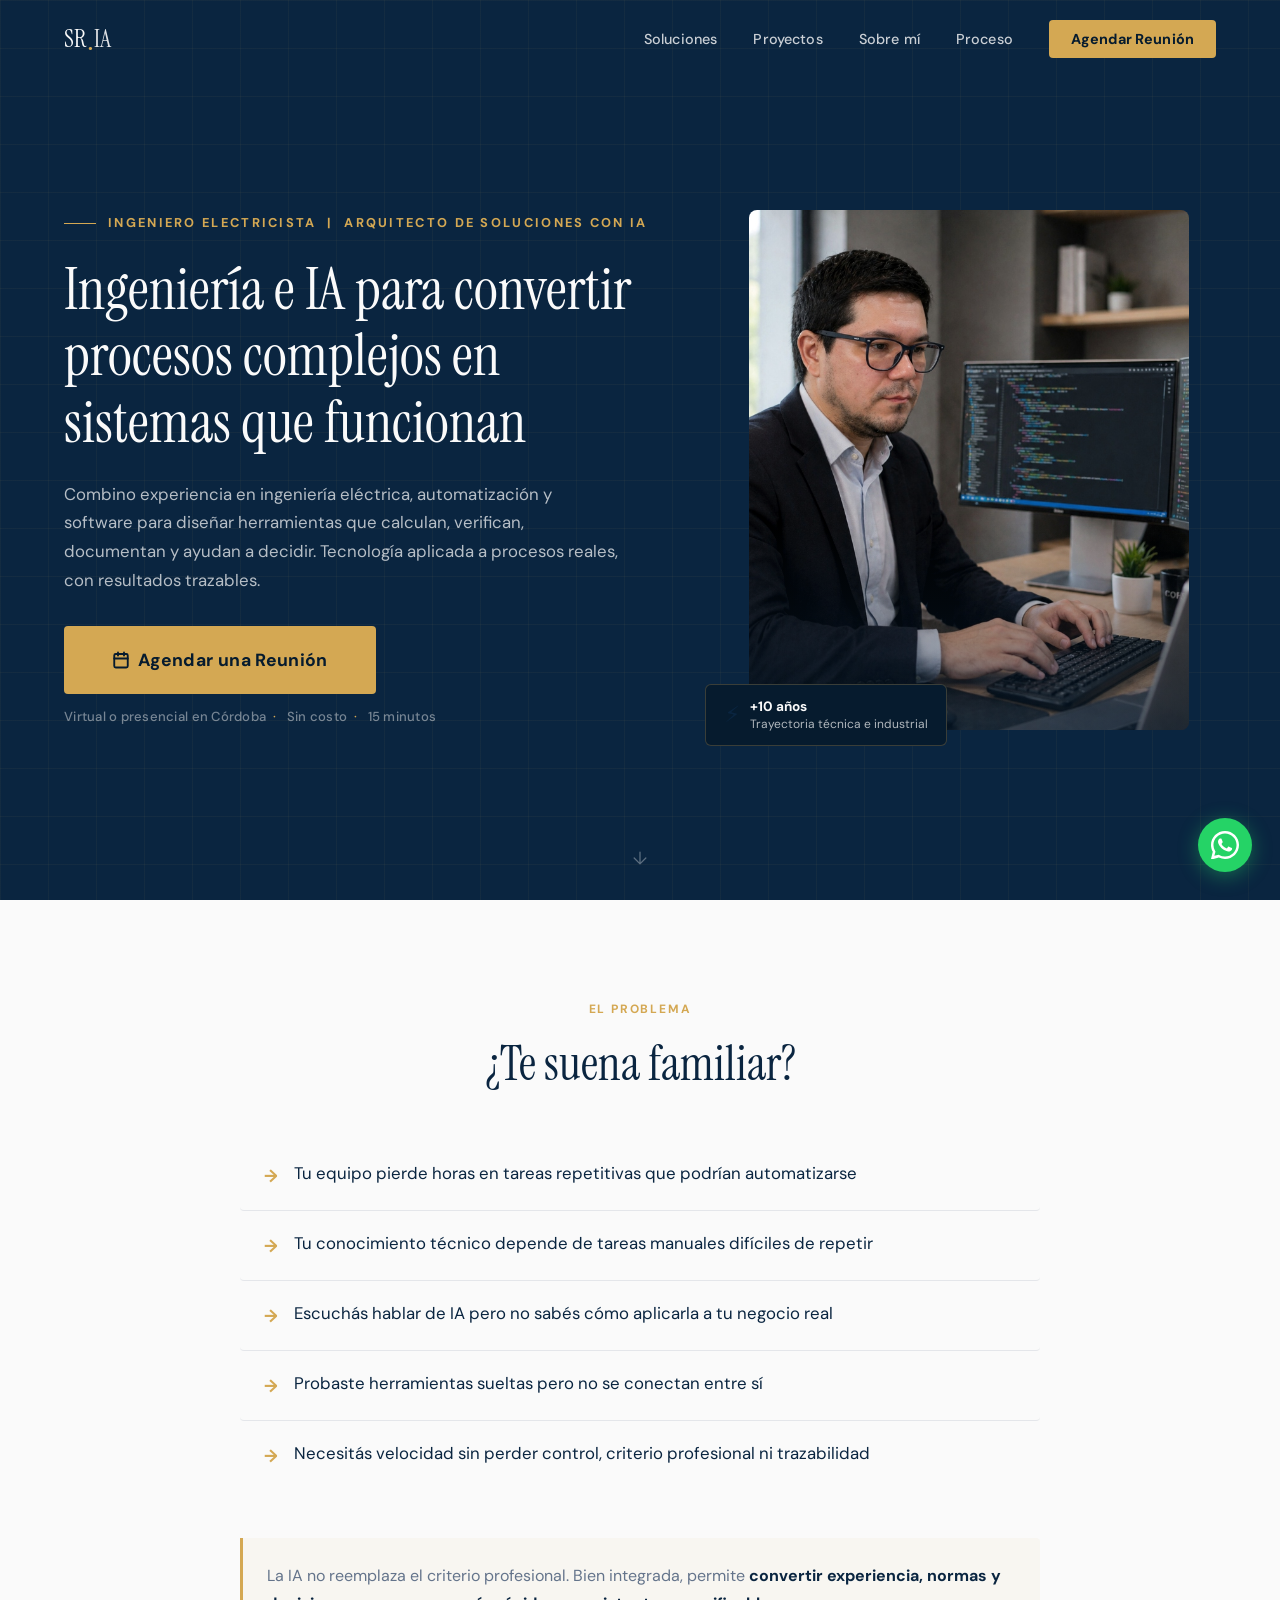
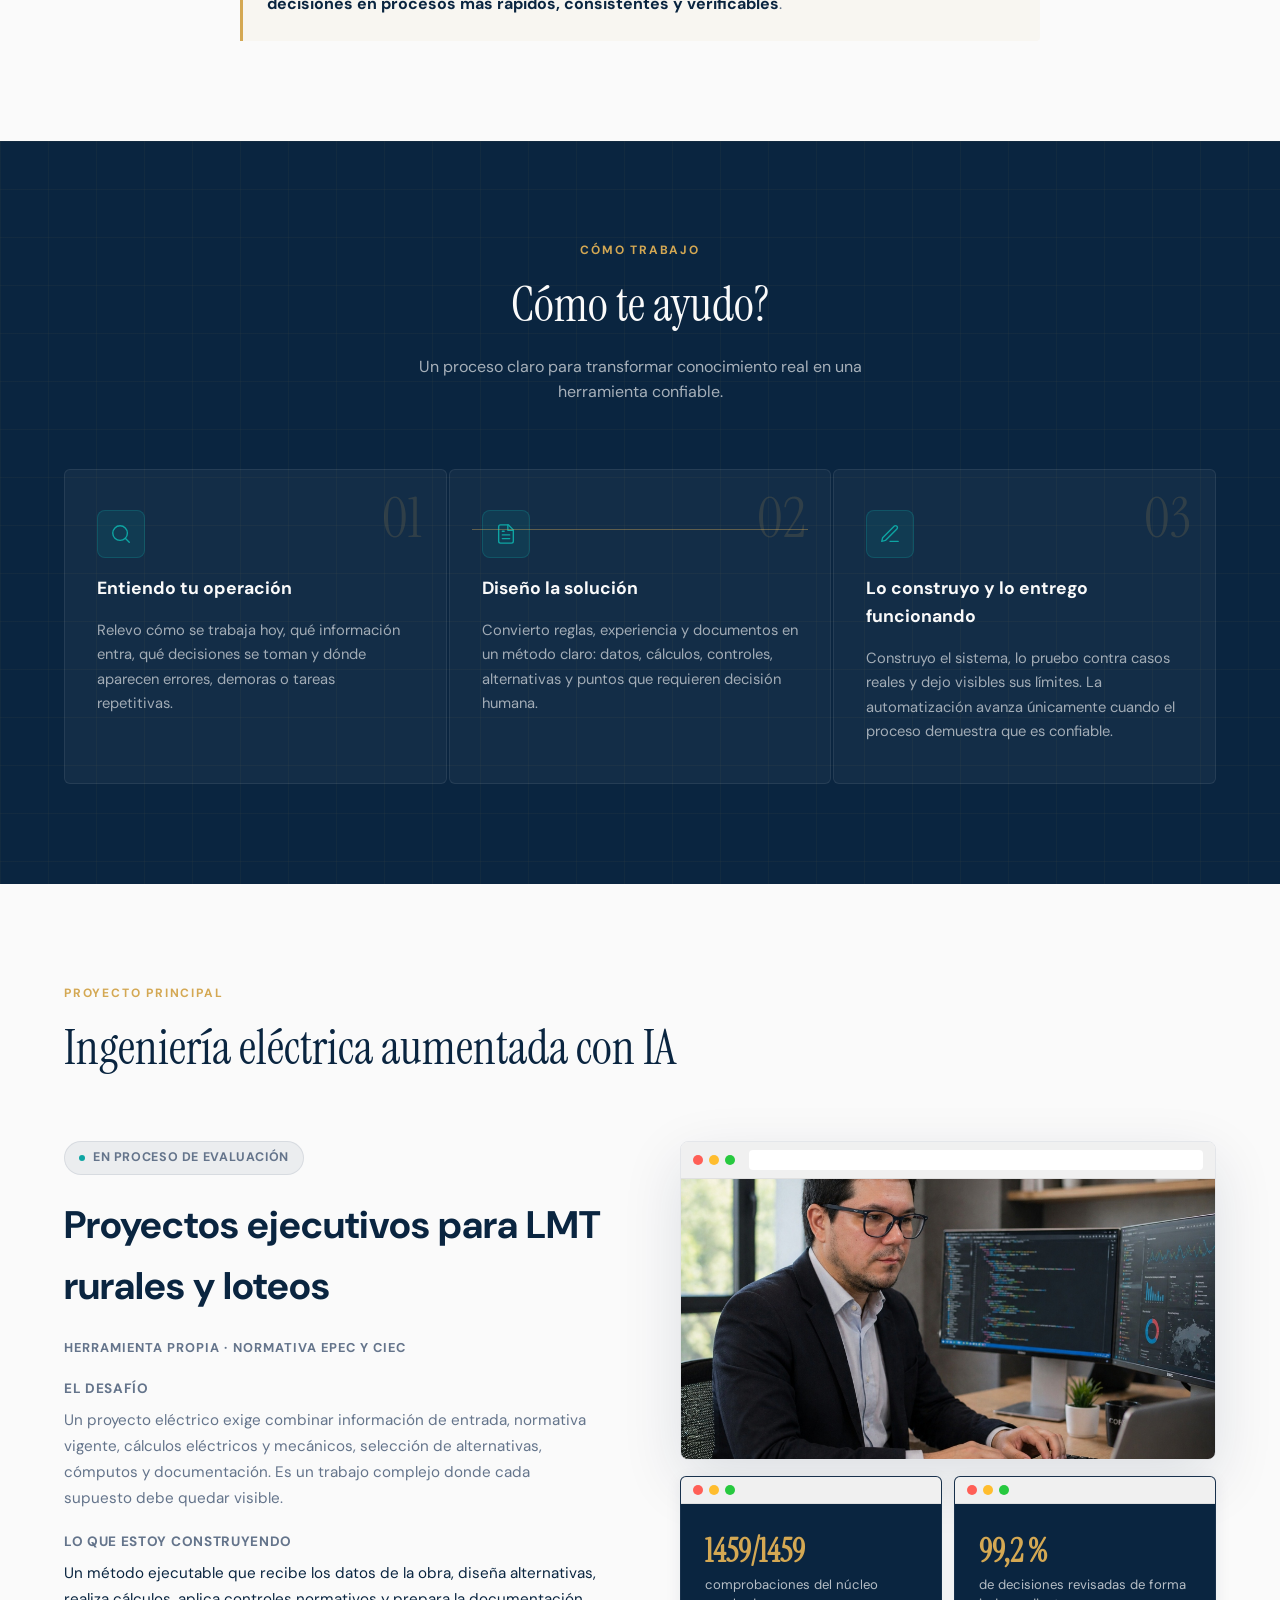
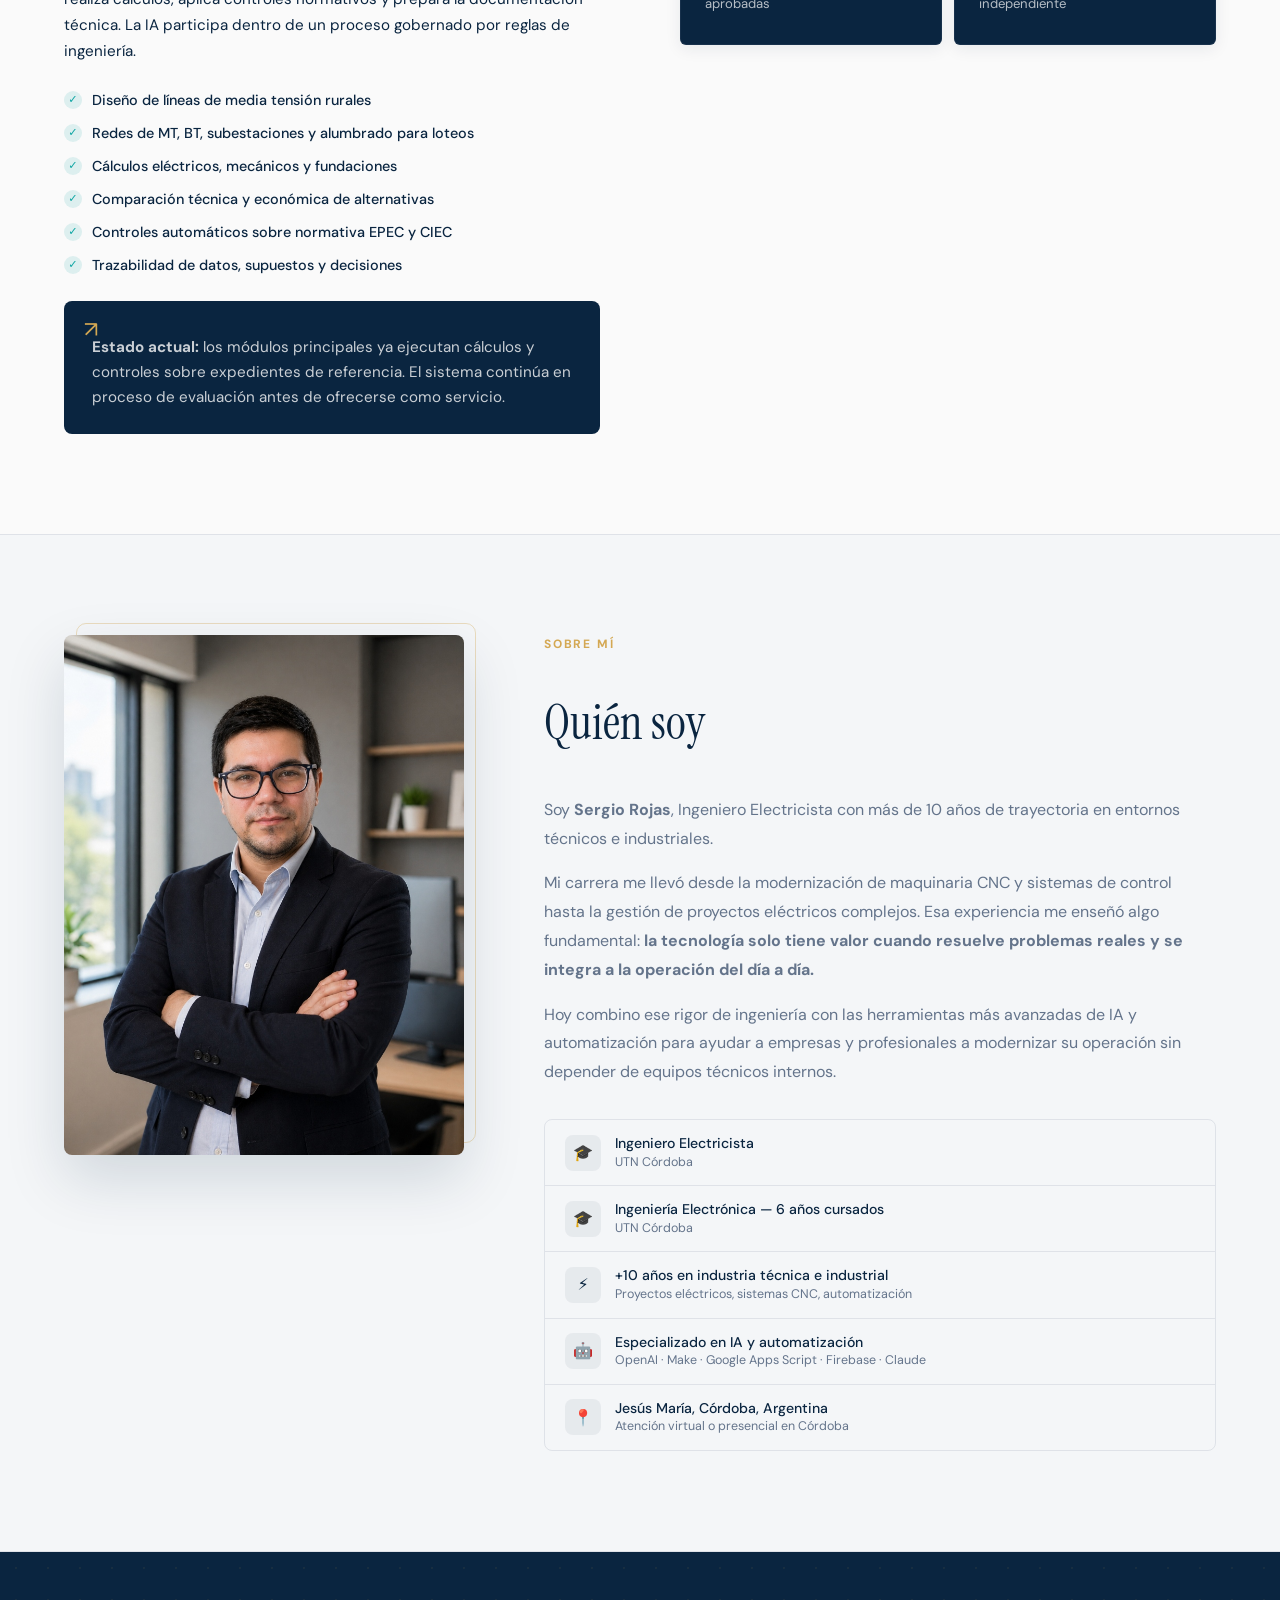
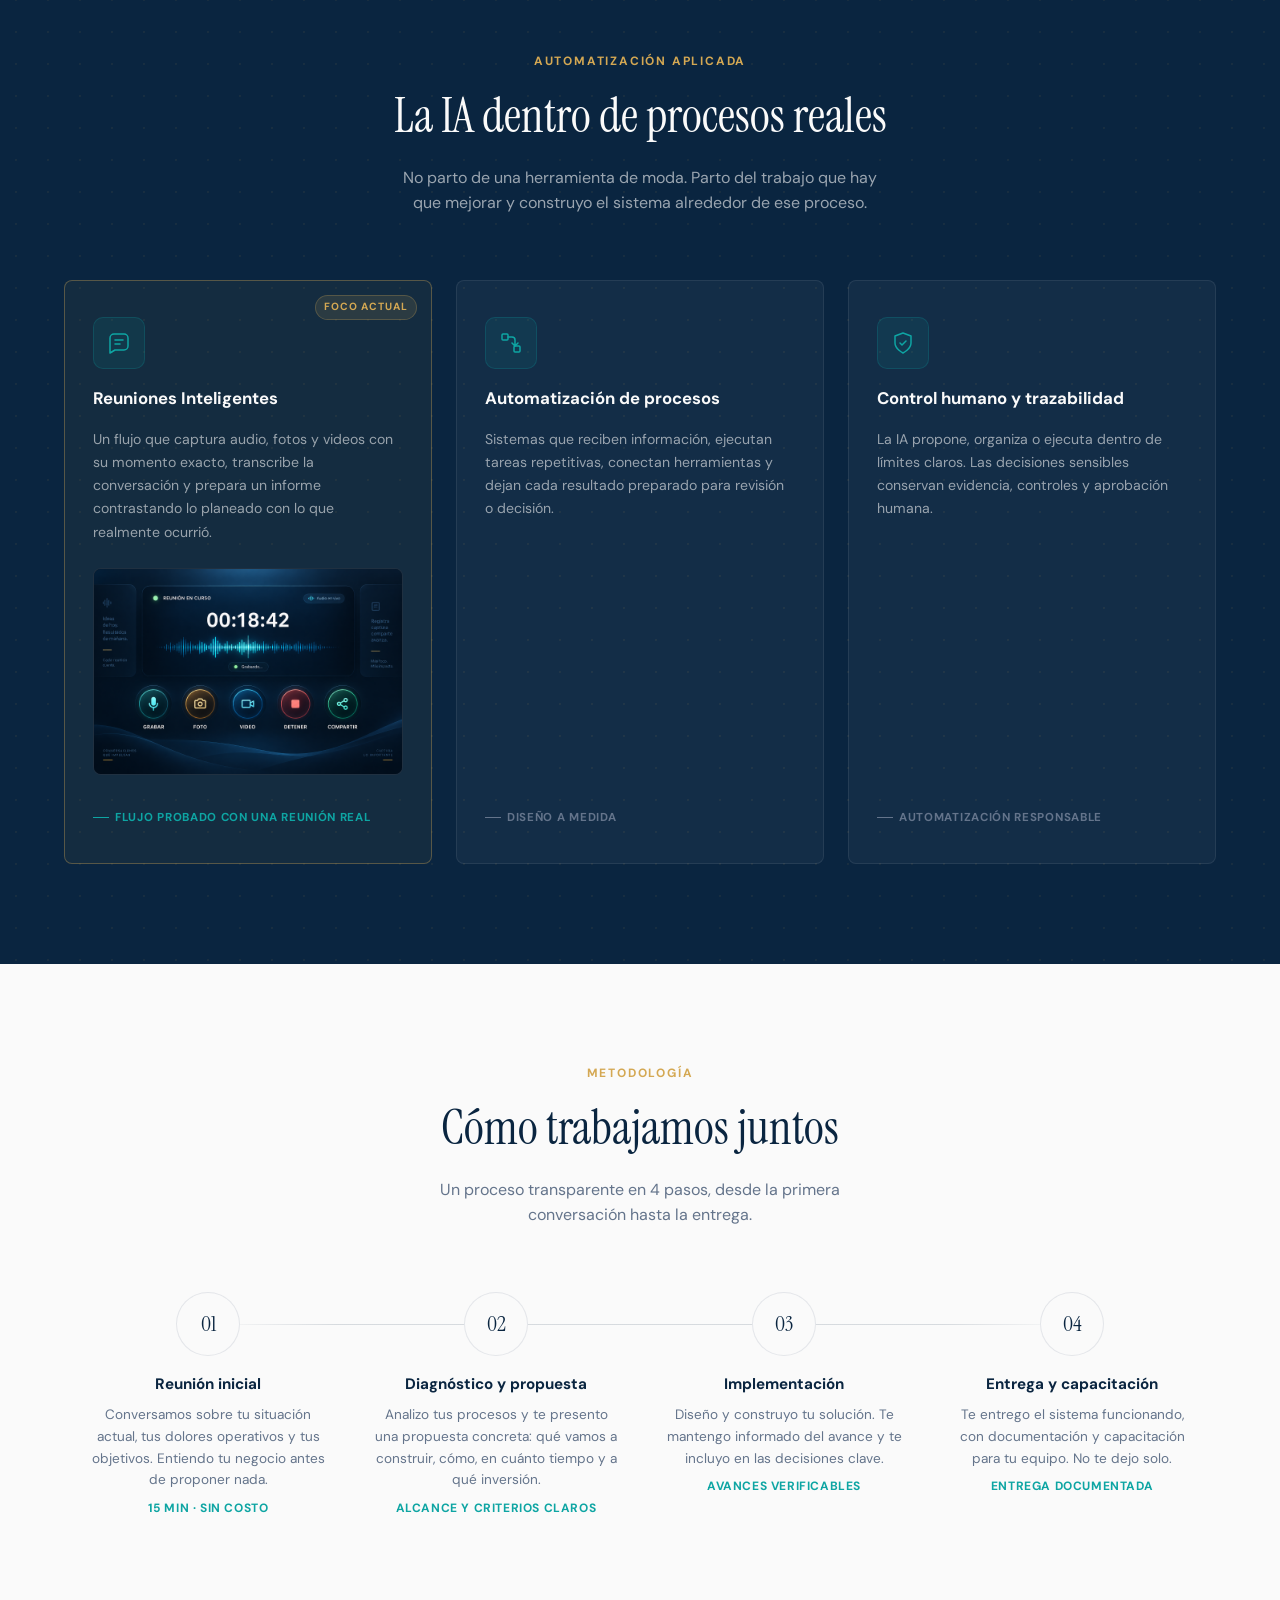
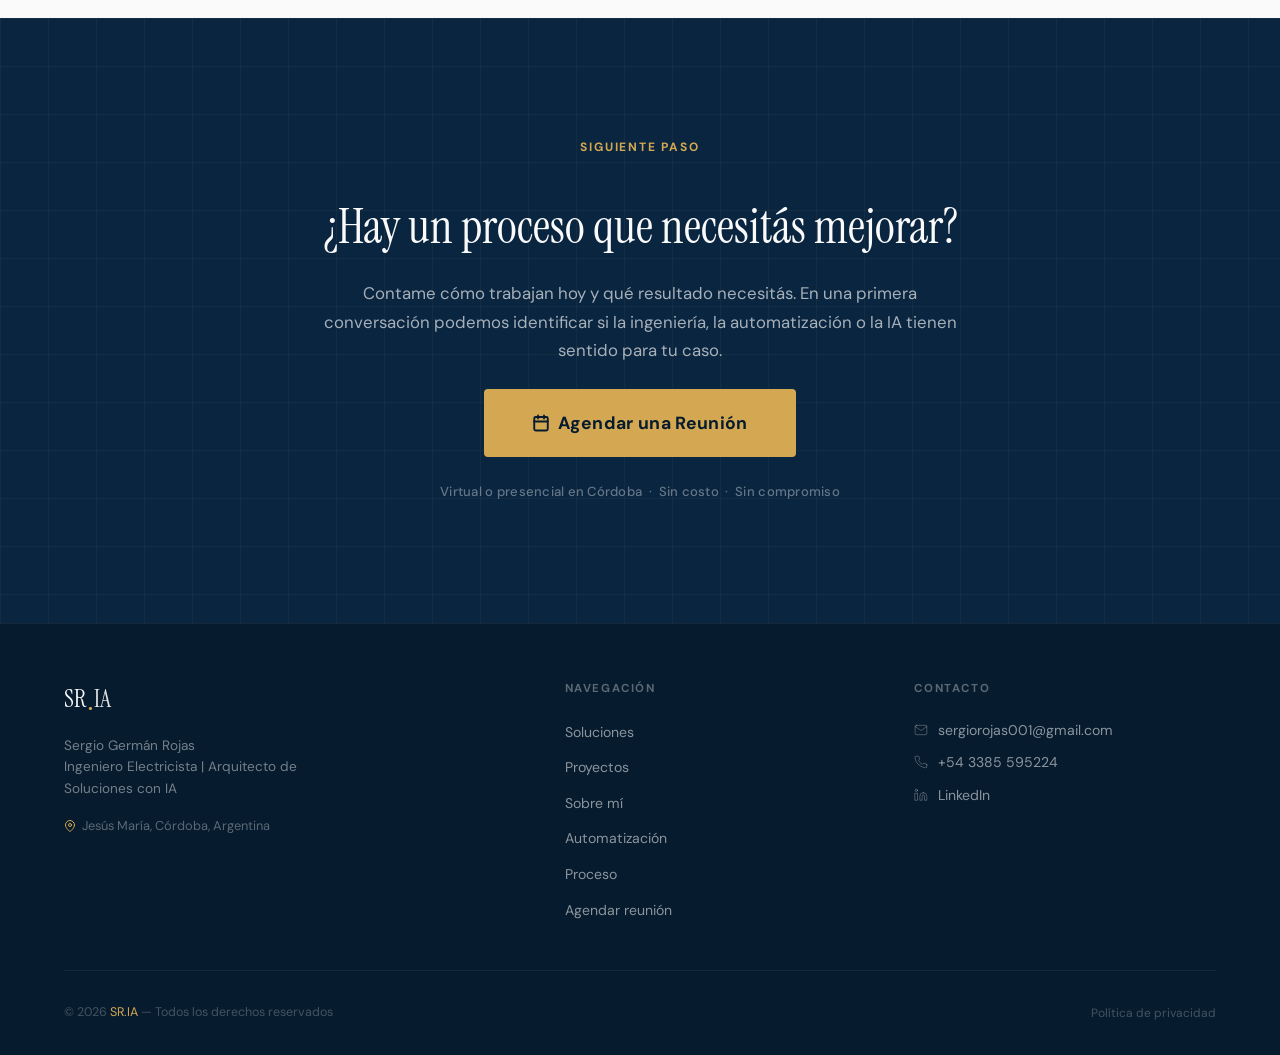
==== commit e778a81d: "Corrige cache de imagen de reuniones" ====
--- a/index.html
+++ b/index.html
@@ -528,7 +528,7 @@
           <p class="sector-text">
             Un flujo que captura audio, fotos y videos con su momento exacto, transcribe la conversación y prepara un informe contrastando lo planeado con lo que realmente ocurrió.
           </p>
-          <img class="project-card-image" src="images/reuniones-inteligentes.png" alt="Aplicación de Reuniones Inteligentes grabando una sesión" loading="lazy" />
+          <img class="project-card-image" src="images/reuniones-inteligentes-v2.png" alt="Interfaz conceptual de Reuniones Inteligentes con controles para grabar, tomar fotos, registrar video, detener y compartir" loading="lazy" />
           <span class="sector-tag active">Flujo probado con una reunión real</span>
         </div>
 
--- a/styles.css
+++ b/styles.css
@@ -1235,8 +1235,9 @@
 
 .project-card-image {
   width: 100%;
-  height: 190px;
-  object-fit: contain;
+  aspect-ratio: 3 / 2;
+  height: auto;
+  object-fit: cover;
   object-position: center;
   margin: 8px 0 18px;
   border-radius: 8px;
